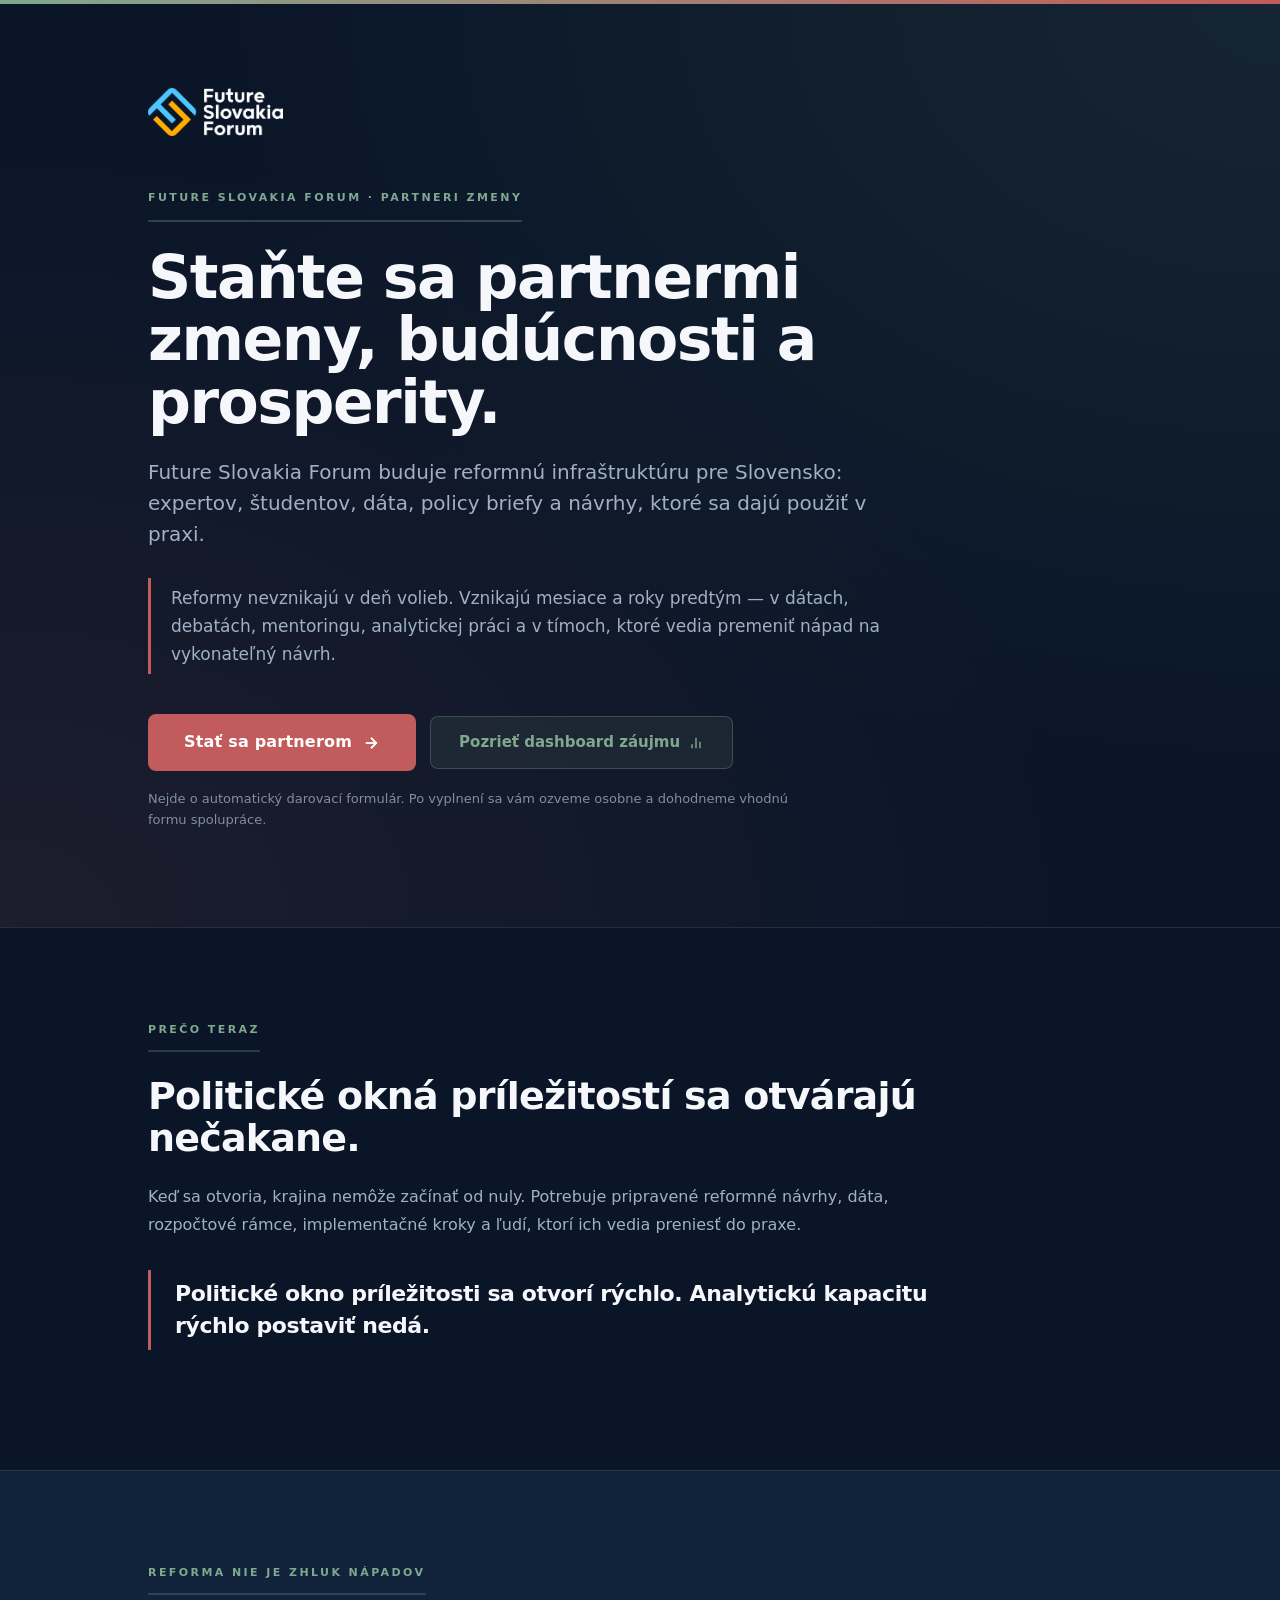
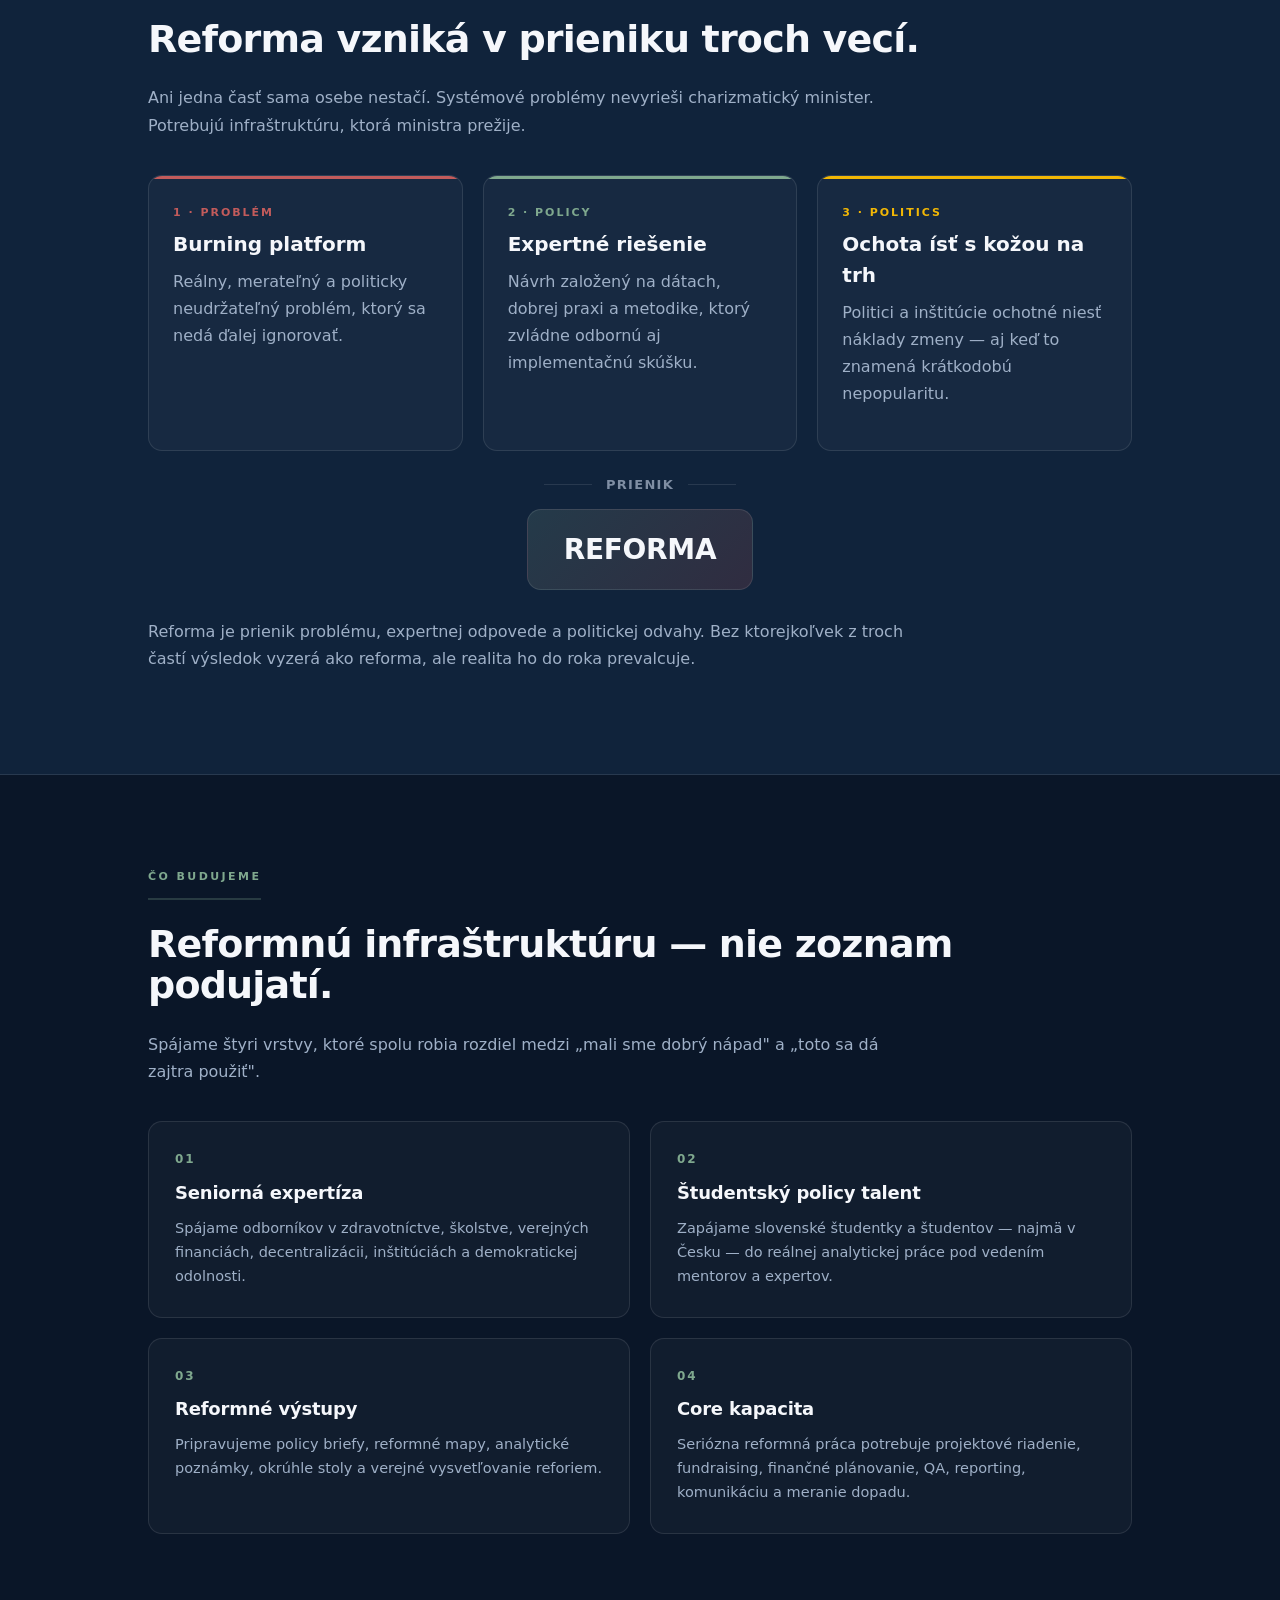
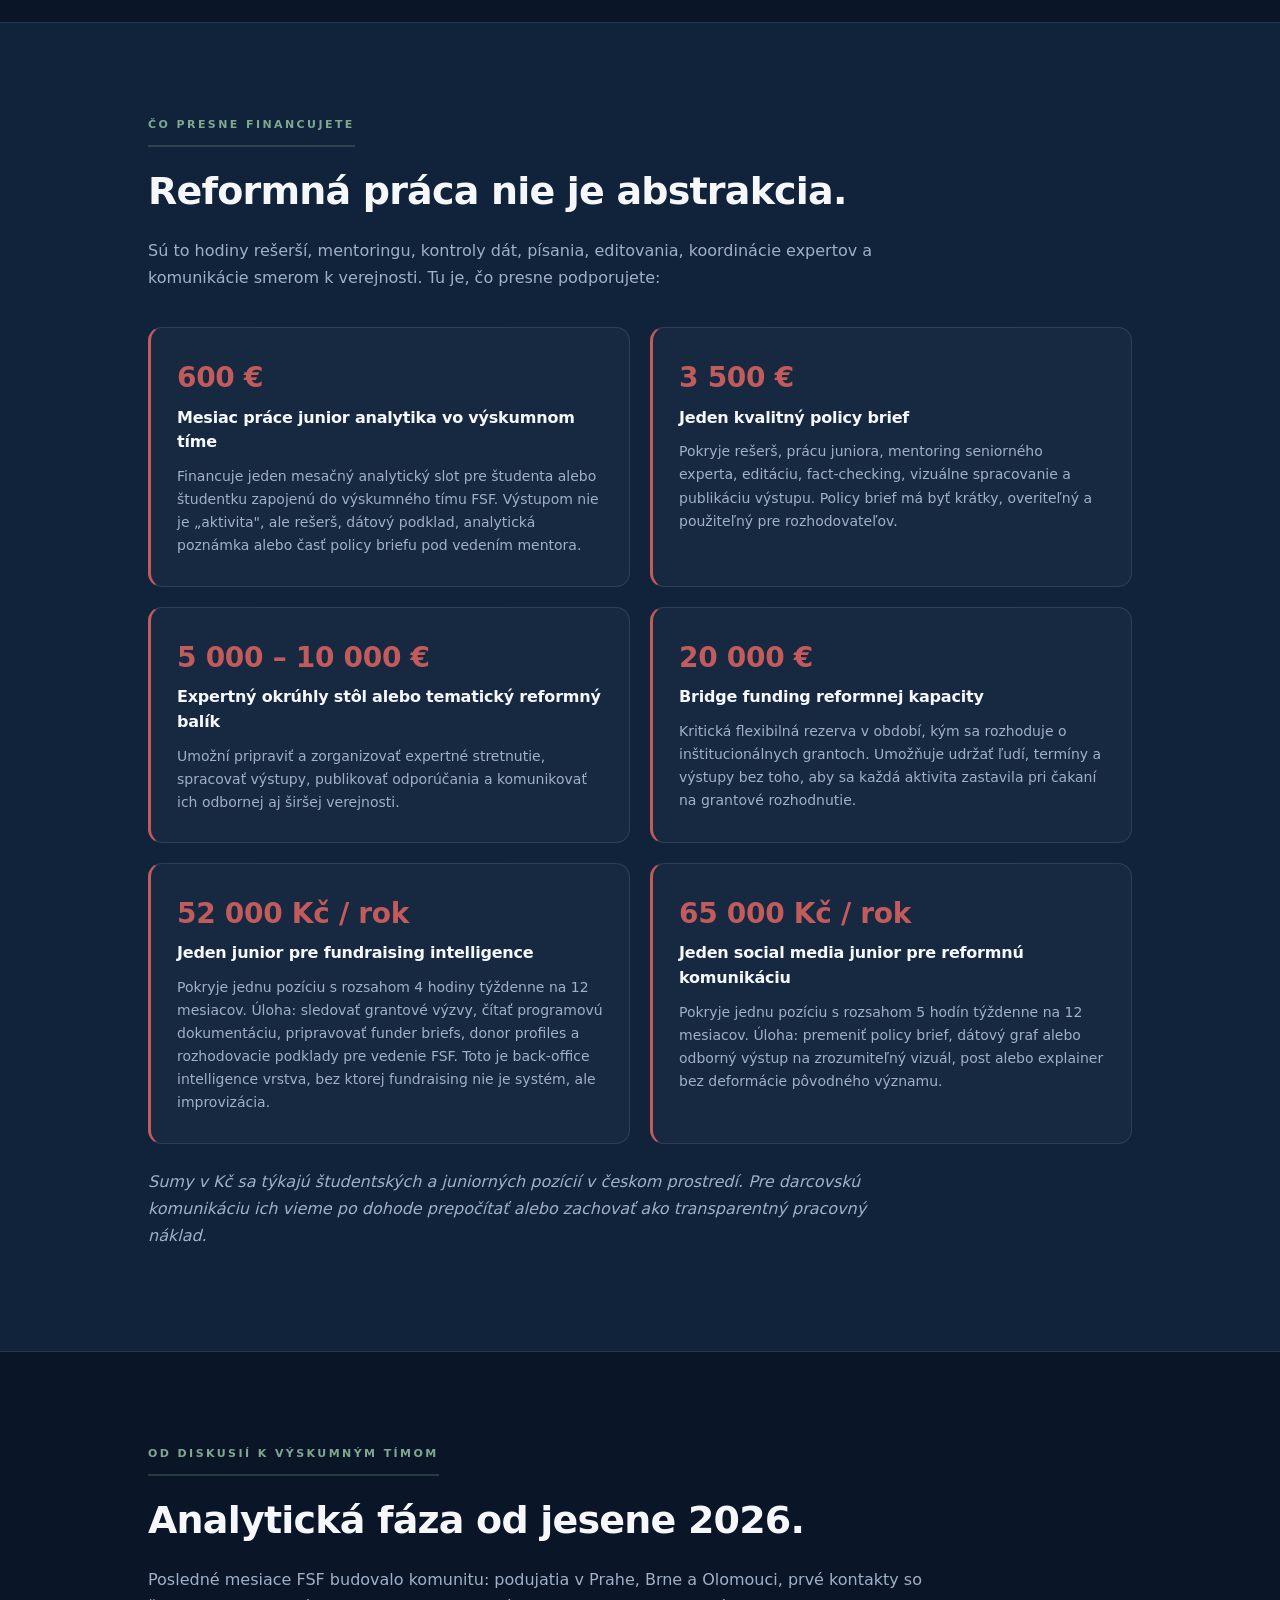
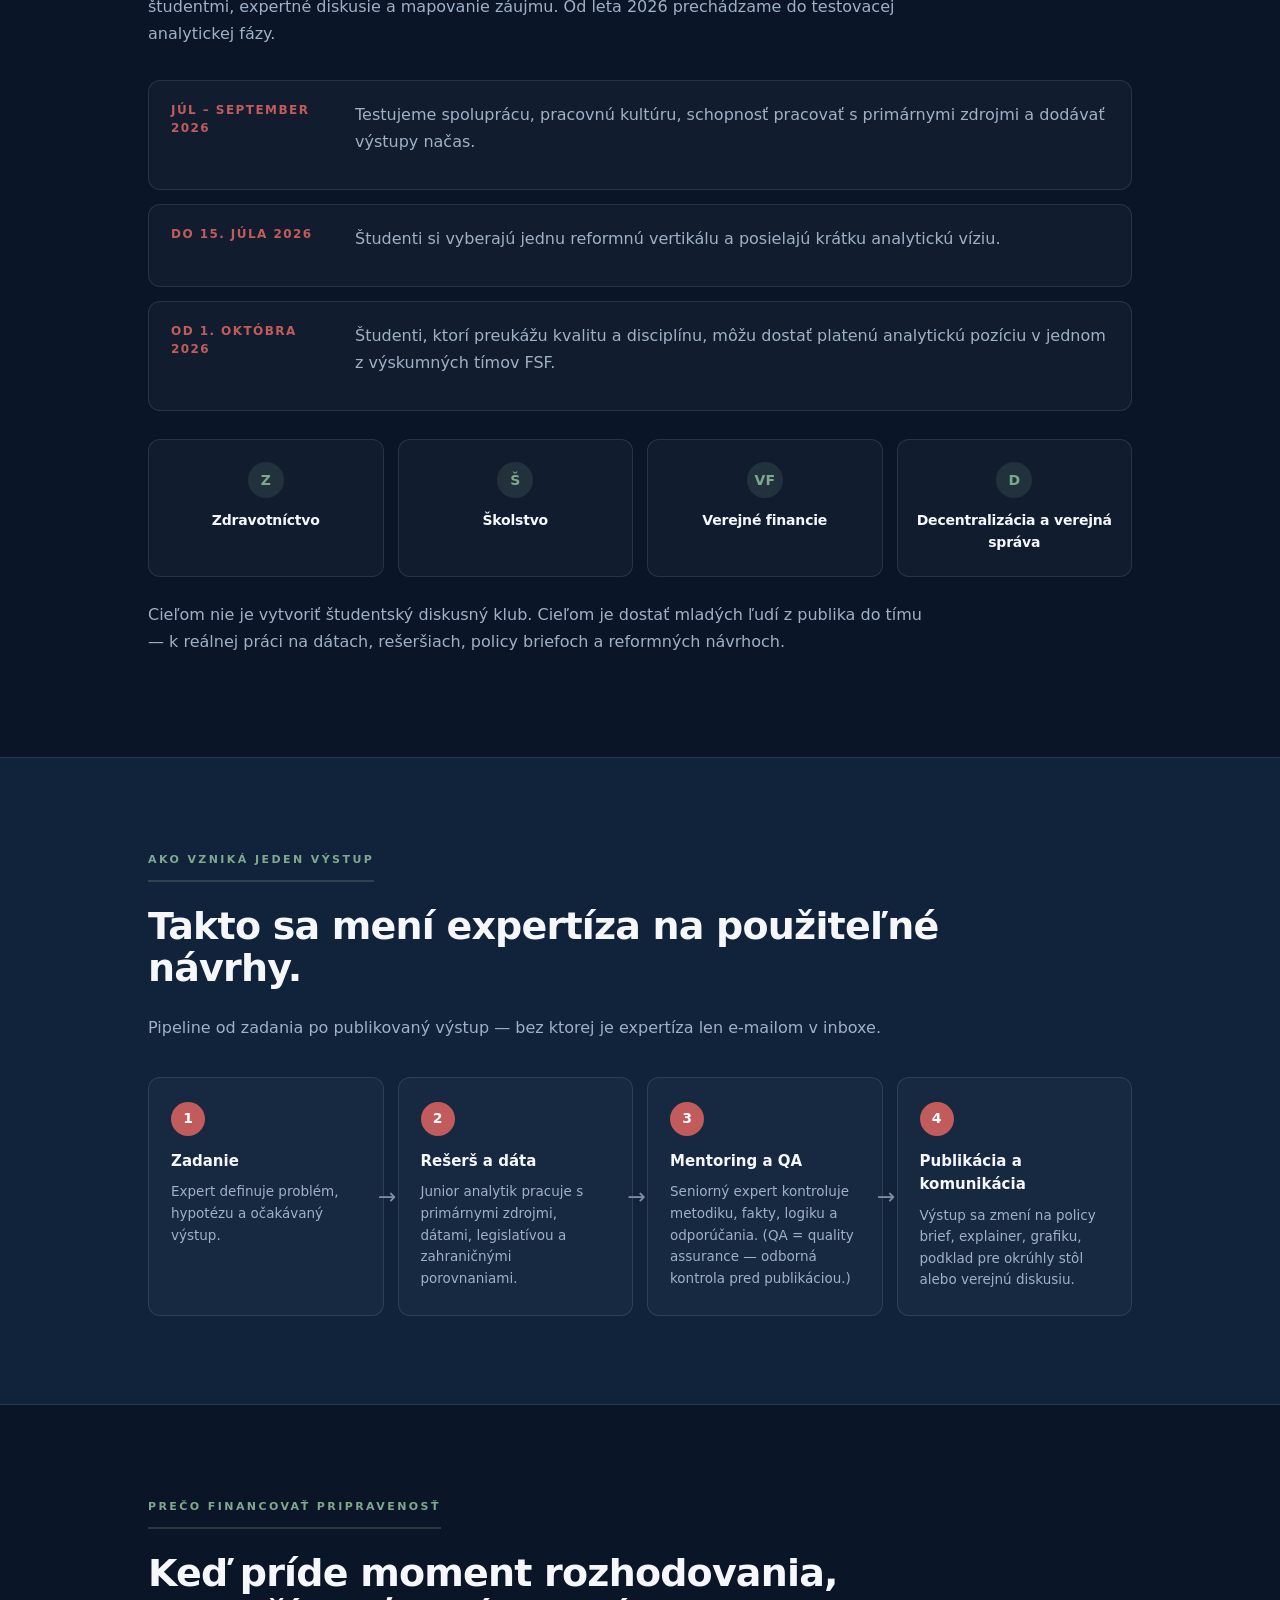
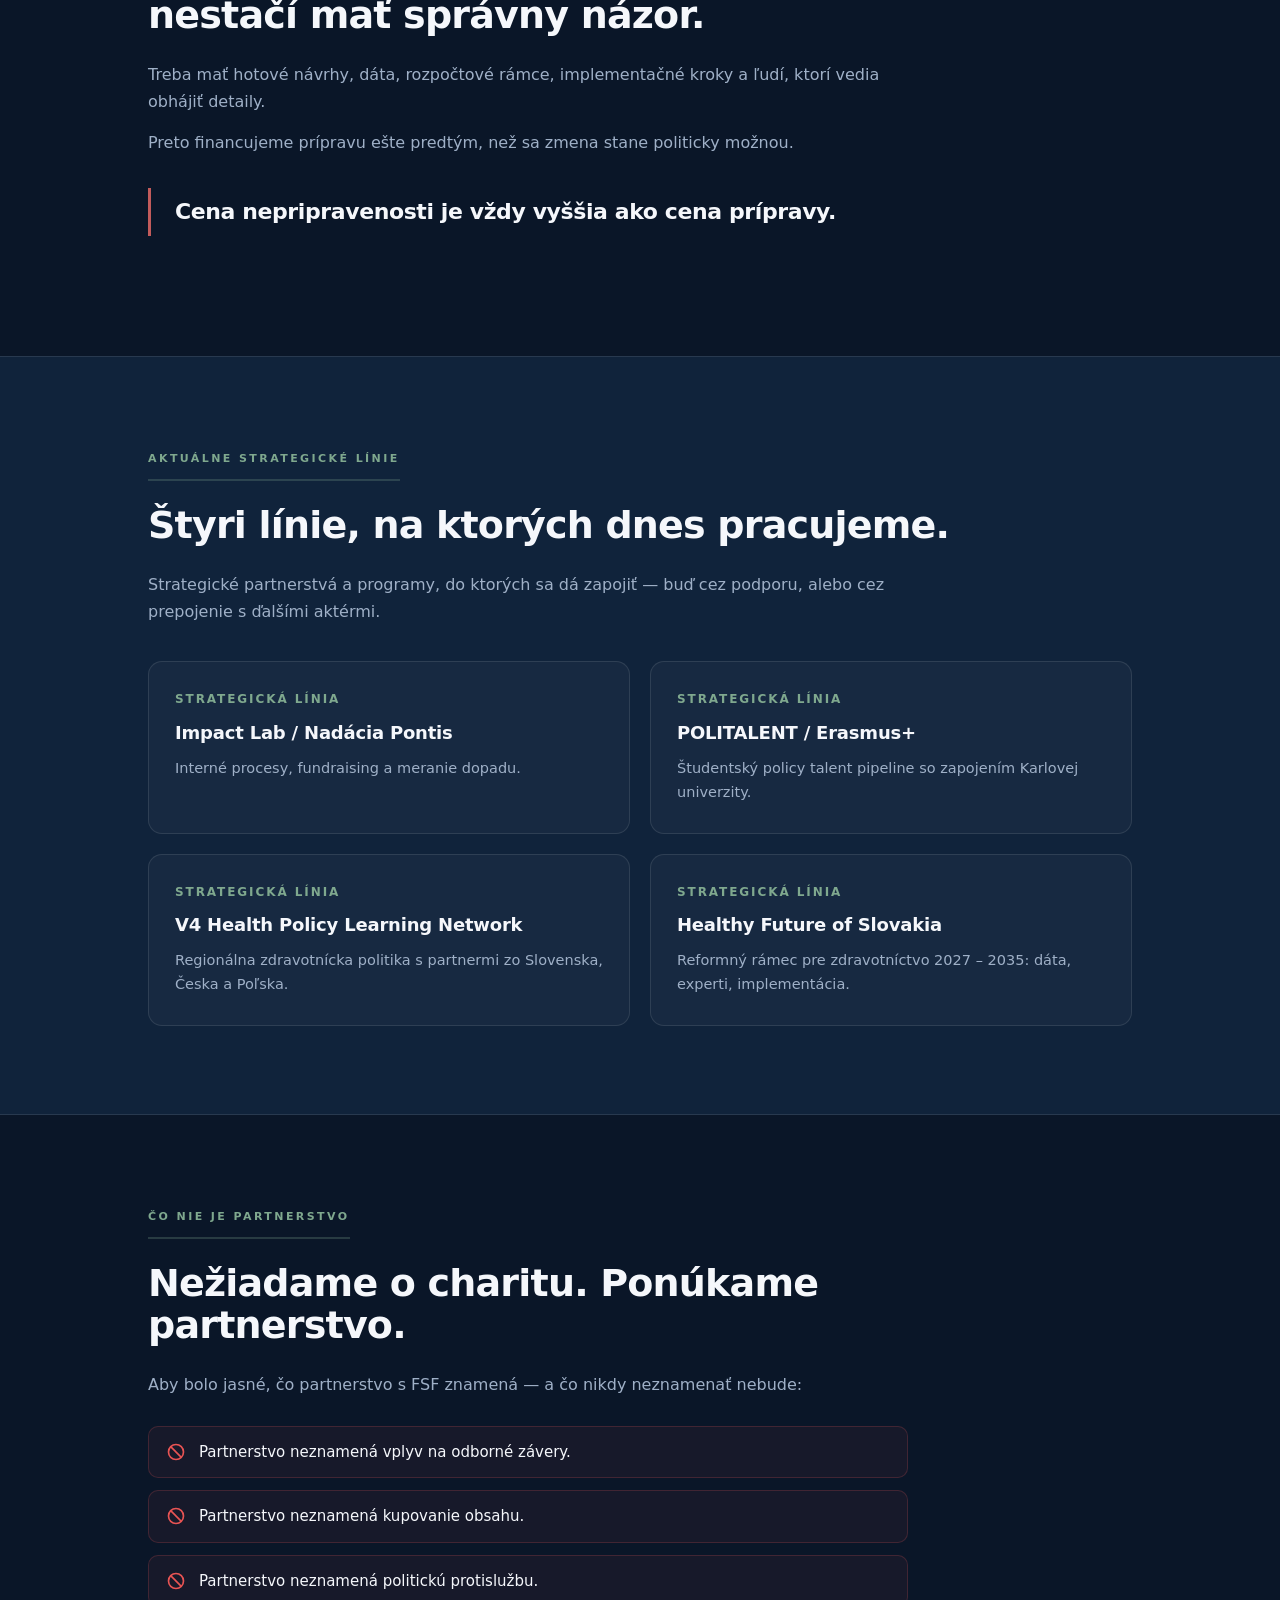
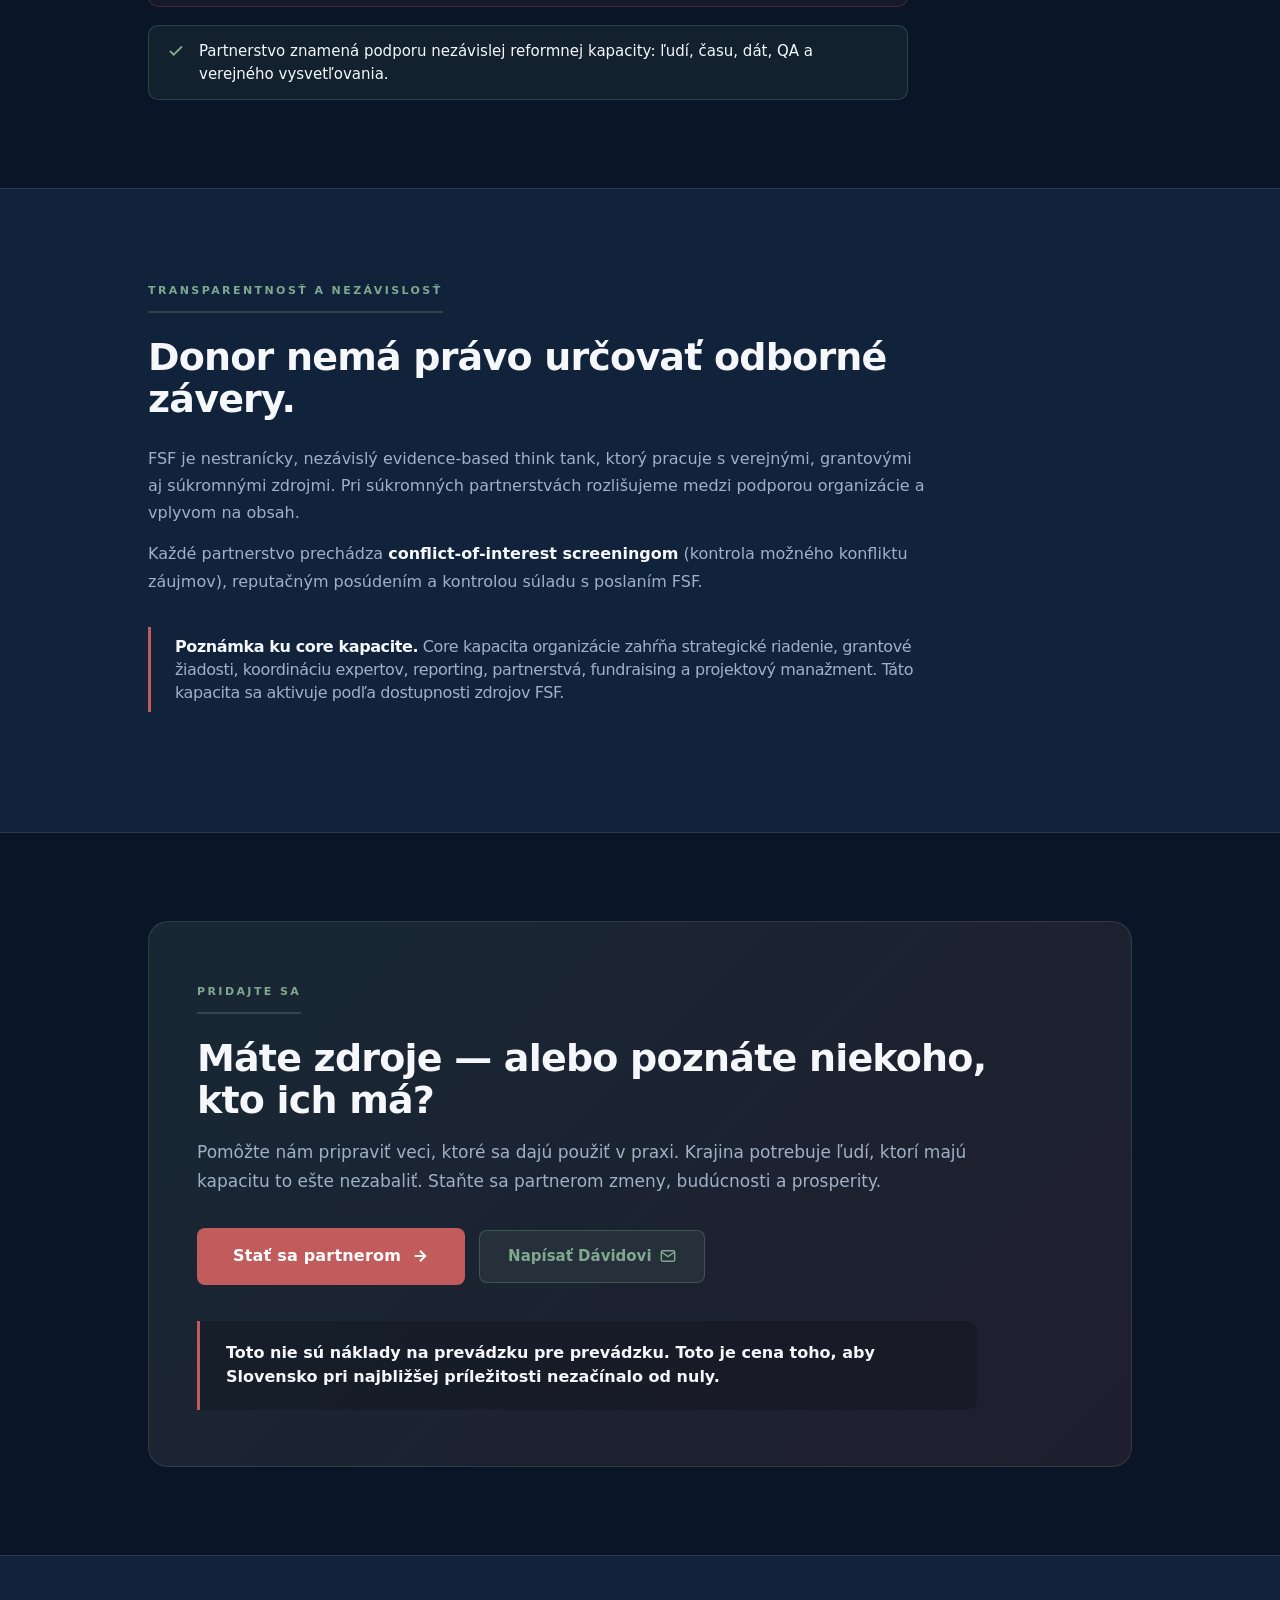
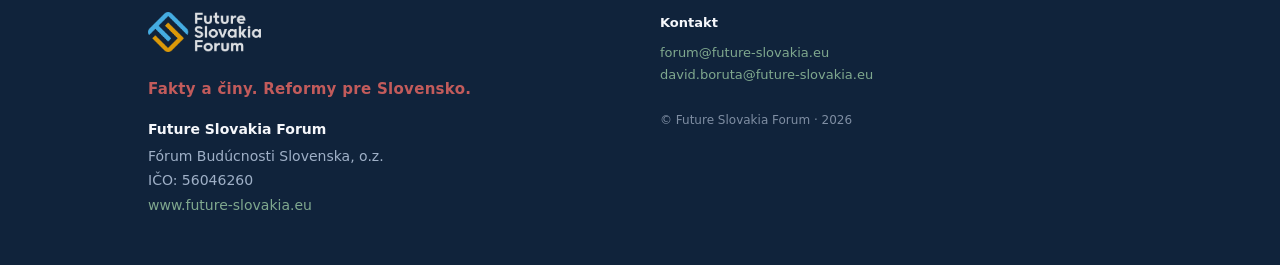
==== partneri-zmeny/index.html @ 7ffce9e7 "Add partneri-zmeny fundraising microsite" ====
<!DOCTYPE html>
<html lang="sk">
<head>
<meta charset="UTF-8">
<meta name="viewport" content="width=device-width, initial-scale=1.0">
<title>Staňte sa partnermi zmeny, budúcnosti a prosperity · Future Slovakia Forum</title>
<meta name="description" content="Future Slovakia Forum buduje reformnú infraštruktúru pre Slovensko: expertov, študentov, dáta a návrhy, ktoré sa dajú použiť v praxi. Staňte sa partnerom zmeny, budúcnosti a prosperity.">
<meta property="og:title" content="Staňte sa partnermi zmeny, budúcnosti a prosperity">
<meta property="og:description" content="Reformy nevznikajú v deň volieb. Future Slovakia Forum pripravuje expertov, študentov, dáta a návrhy pre lepšie Slovensko.">
<meta property="og:type" content="website">
<meta property="og:url" content="https://healthy-future.sk/partneri-zmeny/">
<meta property="og:image" content="https://healthy-future.sk/partneri-zmeny/og-image.png">
<meta property="og:image:width" content="1200">
<meta property="og:image:height" content="630">
<meta property="og:image:alt" content="Future Slovakia Forum — Staňte sa partnermi zmeny, budúcnosti a prosperity.">
<meta property="og:locale" content="sk_SK">
<meta name="twitter:card" content="summary_large_image">
<meta name="twitter:title" content="Staňte sa partnermi zmeny, budúcnosti a prosperity">
<meta name="twitter:description" content="Reformy nevznikajú v deň volieb. Future Slovakia Forum pripravuje expertov, študentov, dáta a návrhy pre lepšie Slovensko.">
<meta name="twitter:image" content="https://healthy-future.sk/partneri-zmeny/og-image.png">
<link rel="canonical" href="https://healthy-future.sk/partneri-zmeny/">
<link rel="icon" type="image/png" href="logo-fsf.png">
<meta name="referrer" content="strict-origin-when-cross-origin">
<meta http-equiv="Content-Security-Policy" content="default-src 'self'; script-src 'self' 'unsafe-inline'; style-src 'self' 'unsafe-inline' https://fonts.googleapis.com; font-src 'self' https://fonts.gstatic.com; img-src 'self' data: https://healthy-future.sk https://future-slovakia.eu; connect-src 'self' https://script.google.com https://script.googleusercontent.com; frame-ancestors 'none'; base-uri 'self'; form-action 'self';">
<link rel="preconnect" href="https://fonts.googleapis.com">
<link rel="preconnect" href="https://fonts.gstatic.com" crossorigin>
<link href="https://fonts.googleapis.com/css2?family=Inter+Tight:ital,wght@0,300;0,400;0,500;0,600;0,700;0,800;0,900&display=swap" rel="stylesheet">
<style>
  *{margin:0;padding:0;box-sizing:border-box}
  html{scroll-behavior:smooth}

  :root{
    --bg-primary:#0a1628;
    --bg-secondary:#10233b;
    --text-primary:#f5f7fb;
    --text-secondary:#9fb0c7;
    --text-muted:#7f8ea3;
    --accent:#c25b5b;
    --accent-hover:#a84a4a;
    --cyan:#7fa88e;
    --yellow:#f2b705;
    --border-soft:rgba(255,255,255,0.10);
    --card-bg:rgba(255,255,255,0.03);
    --font:'Inter Tight',system-ui,sans-serif;
  }

  body{
    font-family:var(--font);
    background:var(--bg-primary);
    color:var(--text-primary);
    -webkit-font-smoothing:antialiased;
    -moz-osx-font-smoothing:grayscale;
    line-height:1.55;
  }

  a:focus-visible,button:focus-visible{
    outline:2px solid var(--accent);
    outline-offset:3px;
    border-radius:4px;
  }

  /* ─── Top gradient strip ─── */
  body::before{
    content:'';position:fixed;top:0;left:0;right:0;height:4px;z-index:50;
    background:linear-gradient(90deg,var(--cyan),var(--accent));
  }

  /* ─── HERO ─── */
  .hero{
    position:relative;overflow:hidden;
    border-bottom:1px solid var(--border-soft);
  }
  .hero-bg{
    position:absolute;top:0;left:0;right:0;bottom:0;
    background:
      radial-gradient(ellipse at top right, rgba(127,168,142,0.10), transparent 60%),
      radial-gradient(ellipse at bottom left, rgba(194,91,91,0.10), transparent 60%),
      var(--bg-primary);
    pointer-events:none;z-index:0;
  }
  .hero-inner{
    position:relative;z-index:1;
    max-width:1080px;margin:0 auto;
    padding:88px 48px 96px;
  }
  .hero-logo{
    height:48px;width:auto;display:block;margin-bottom:48px;
  }
  .hero-eyebrow{
    font-size:11px;font-weight:700;letter-spacing:0.22em;text-transform:uppercase;
    color:var(--cyan);
    padding-bottom:14px;
    border-bottom:2px solid rgba(127,168,142,0.30);
    display:inline-block;margin-bottom:24px;
  }
  .hero h1{
    font-size:clamp(36px,5.4vw,60px);
    font-weight:900;line-height:1.04;letter-spacing:-1.5px;
    margin-bottom:24px;max-width:880px;
  }
  .hero-sub{
    font-size:clamp(17px,1.8vw,20px);
    color:var(--text-secondary);font-weight:400;
    line-height:1.55;max-width:760px;
    margin-bottom:28px;
  }
  .hero-claim{
    font-size:clamp(15px,1.5vw,17px);
    color:var(--text-secondary);font-weight:400;
    line-height:1.65;max-width:760px;
    border-left:3px solid var(--accent);
    padding:6px 0 6px 20px;
    margin-bottom:40px;
  }
  .hero-cta-row{
    display:flex;flex-wrap:wrap;gap:14px;align-items:center;
    margin-bottom:18px;
  }
  .btn-primary{
    display:inline-flex;align-items:center;gap:10px;
    padding:16px 36px;
    background:var(--accent);color:#fff;
    font-size:16px;font-weight:700;font-family:var(--font);
    border:none;border-radius:8px;text-decoration:none;cursor:pointer;
    transition:background 0.2s,transform 0.15s;
    letter-spacing:0.2px;
  }
  .btn-primary:hover{background:var(--accent-hover);transform:translateY(-1px)}
  .btn-primary svg{width:18px;height:18px;stroke:#fff;fill:none;stroke-width:2.5}
  .btn-secondary{
    display:inline-flex;align-items:center;gap:8px;
    padding:14px 28px;
    background:rgba(127,168,142,0.10);color:var(--cyan);
    font-size:15px;font-weight:600;font-family:var(--font);
    border:1px solid rgba(127,168,142,0.30);border-radius:8px;
    text-decoration:none;cursor:pointer;
    transition:background 0.2s,border-color 0.2s;
  }
  .btn-secondary:hover{background:rgba(127,168,142,0.18);border-color:var(--cyan)}
  .btn-secondary svg{width:16px;height:16px;stroke:currentColor;fill:none;stroke-width:2.2}
  .hero-microcopy{
    font-size:13px;color:var(--text-muted);font-weight:500;
    margin-top:14px;max-width:680px;line-height:1.6;
  }

  /* ─── Section common ─── */
  .section{position:relative}
  .section-bg{background:var(--bg-secondary);border-top:1px solid var(--border-soft);border-bottom:1px solid var(--border-soft)}
  .section-wrap{max-width:1080px;margin:0 auto;padding:88px 48px}
  .section-label{
    font-size:11px;font-weight:700;letter-spacing:0.22em;text-transform:uppercase;
    color:var(--cyan);margin-bottom:24px;
    padding-bottom:12px;
    border-bottom:2px solid rgba(127,168,142,0.25);
    display:inline-block;
  }
  .section h2{
    font-size:clamp(26px,3.4vw,38px);
    font-weight:800;line-height:1.1;letter-spacing:-0.8px;
    margin-bottom:24px;max-width:820px;
  }
  .section h3{
    font-size:18px;font-weight:700;letter-spacing:-0.2px;margin-bottom:10px;
  }
  .section p{
    color:var(--text-secondary);font-size:16px;line-height:1.7;
    max-width:780px;margin-bottom:14px;
  }
  .section p strong{color:var(--text-primary);font-weight:600}

  .lead-quote{
    font-size:clamp(18px,2.1vw,22px);
    color:var(--text-primary);font-weight:600;
    line-height:1.45;letter-spacing:-0.4px;
    border-left:3px solid var(--accent);
    padding:8px 0 8px 24px;
    margin:32px 0;max-width:820px;
  }

  /* ─── Venn ─── */
  .venn-wrap{
    display:grid;grid-template-columns:repeat(3,1fr);gap:20px;
    margin:36px 0 24px;
  }
  .venn-card{
    background:var(--card-bg);border:1px solid var(--border-soft);
    border-radius:14px;padding:28px 24px;
    position:relative;overflow:hidden;
  }
  .venn-card::before{
    content:'';position:absolute;top:0;left:0;right:0;height:3px;
  }
  .venn-card.c1::before{background:var(--accent)}
  .venn-card.c2::before{background:var(--cyan)}
  .venn-card.c3::before{background:var(--yellow)}
  .venn-tag{
    font-size:11px;font-weight:700;letter-spacing:0.18em;text-transform:uppercase;
    margin-bottom:8px;
  }
  .venn-card.c1 .venn-tag{color:var(--accent)}
  .venn-card.c2 .venn-tag{color:var(--cyan)}
  .venn-card.c3 .venn-tag{color:var(--yellow)}
  .venn-title{font-size:20px;font-weight:800;margin-bottom:8px;color:var(--text-primary)}
  .venn-desc{font-size:14px;color:var(--text-secondary);line-height:1.6;margin:0}

  .venn-intersect{
    display:flex;flex-direction:column;align-items:center;justify-content:center;
    margin:8px auto 28px;
    text-align:center;
  }
  .venn-arrows{
    display:flex;align-items:center;gap:14px;color:var(--text-muted);
    font-size:13px;letter-spacing:0.1em;text-transform:uppercase;font-weight:600;
    margin-bottom:14px;
  }
  .venn-arrows::before,.venn-arrows::after{
    content:'';display:inline-block;width:48px;height:1px;background:var(--border-soft);
  }
  .venn-result{
    display:inline-block;
    background:linear-gradient(135deg,rgba(127,168,142,0.18),rgba(194,91,91,0.18));
    border:1px solid var(--border-soft);
    border-radius:14px;padding:18px 36px;
    font-size:clamp(22px,2.5vw,28px);font-weight:900;
    letter-spacing:-0.3px;color:var(--text-primary);
  }

  /* ─── 4-card grid (Čo budujeme, Strategické línie, atď.) ─── */
  .grid-4{
    display:grid;grid-template-columns:repeat(2,1fr);gap:20px;
    margin-top:36px;
  }
  .grid-card{
    background:var(--card-bg);border:1px solid var(--border-soft);
    border-radius:14px;padding:28px 26px;
    transition:border-color 0.2s,background 0.2s;
  }
  .grid-card:hover{border-color:rgba(194,91,91,0.25);background:rgba(255,255,255,0.05)}
  .grid-card-num{
    font-size:12px;font-weight:700;letter-spacing:0.16em;color:var(--cyan);
    margin-bottom:10px;text-transform:uppercase;
  }
  .grid-card h3{margin-bottom:10px}
  .grid-card p{font-size:14.5px;line-height:1.65;margin-bottom:0;color:var(--text-secondary)}

  /* ─── Cost cards (Čo presne financujete) — 6 cards ─── */
  .cost-grid{
    display:grid;grid-template-columns:repeat(2,1fr);gap:20px;
    margin-top:36px;
  }
  .cost-card{
    background:var(--card-bg);border:1px solid var(--border-soft);
    border-radius:14px;padding:28px 26px;
    border-left:3px solid var(--accent);
  }
  .cost-amount{
    font-size:clamp(22px,2.5vw,28px);font-weight:900;
    color:var(--accent);letter-spacing:-0.3px;
    margin-bottom:6px;
  }
  .cost-card h3{font-size:16px;font-weight:700;margin-bottom:10px;color:var(--text-primary)}
  .cost-card p{font-size:14px;line-height:1.65;color:var(--text-secondary);margin-bottom:0}
  .cost-note{
    margin-top:24px;font-size:13px;color:var(--text-muted);
    font-style:italic;line-height:1.65;max-width:780px;
  }

  /* ─── Verticals (research teams) ─── */
  .vert-grid{
    display:grid;grid-template-columns:repeat(4,1fr);gap:14px;
    margin:28px 0 24px;
  }
  .vert-card{
    background:var(--card-bg);border:1px solid var(--border-soft);
    border-radius:12px;padding:22px 18px;text-align:center;
    transition:border-color 0.2s;
  }
  .vert-card:hover{border-color:var(--cyan)}
  .vert-card-icon{
    width:36px;height:36px;border-radius:50%;
    background:rgba(127,168,142,0.15);color:var(--cyan);
    display:flex;align-items:center;justify-content:center;margin:0 auto 12px;
    font-weight:800;font-size:14px;
  }
  .vert-card h4{font-size:14px;font-weight:700;color:var(--text-primary);letter-spacing:-0.2px}

  /* ─── Timeline ─── */
  .timeline{
    display:grid;grid-template-columns:1fr;gap:14px;
    margin:32px 0 12px;
  }
  .tl-item{
    display:grid;grid-template-columns:160px 1fr;gap:24px;
    background:var(--card-bg);border:1px solid var(--border-soft);
    border-radius:12px;padding:20px 22px;
  }
  .tl-date{
    font-size:12px;font-weight:700;letter-spacing:0.12em;text-transform:uppercase;
    color:var(--accent);line-height:1.5;
  }
  .tl-text{font-size:14.5px;color:var(--text-secondary);line-height:1.65;margin:0}

  /* ─── Output flow ─── */
  .flow-wrap{
    display:grid;grid-template-columns:repeat(4,1fr);gap:14px;
    margin-top:36px;position:relative;
  }
  .flow-step{
    background:var(--card-bg);border:1px solid var(--border-soft);
    border-radius:12px;padding:24px 22px;position:relative;
  }
  .flow-step-num{
    width:34px;height:34px;border-radius:50%;
    background:var(--accent);color:#fff;
    display:flex;align-items:center;justify-content:center;
    font-weight:800;font-size:14px;
    margin-bottom:14px;
  }
  .flow-step h4{font-size:15px;font-weight:700;margin-bottom:8px;color:var(--text-primary)}
  .flow-step p{font-size:13.5px;color:var(--text-secondary);line-height:1.6;margin-bottom:0}
  .flow-step:not(:last-child)::after{
    content:'→';
    position:absolute;right:-14px;top:50%;
    transform:translateY(-50%);
    color:var(--text-muted);font-size:22px;font-weight:300;
    z-index:1;
  }

  /* ─── Not-a-partnership list ─── */
  .not-list{
    display:flex;flex-direction:column;gap:12px;
    margin:28px 0 18px;max-width:760px;
  }
  .not-item{
    display:flex;align-items:flex-start;gap:14px;
    padding:14px 18px;
    background:rgba(232,84,84,0.06);
    border:1px solid rgba(232,84,84,0.20);
    border-radius:10px;
  }
  .not-item svg{width:18px;height:18px;flex-shrink:0;margin-top:2px;stroke:#e85454;fill:none;stroke-width:2.2}
  .not-item span{font-size:15px;color:var(--text-primary);font-weight:500;line-height:1.5}
  .yes-item{
    display:flex;align-items:flex-start;gap:14px;
    padding:14px 18px;
    background:rgba(127,168,142,0.08);
    border:1px solid rgba(127,168,142,0.25);
    border-radius:10px;
    max-width:760px;
  }
  .yes-item svg{width:18px;height:18px;flex-shrink:0;margin-top:2px;stroke:var(--cyan);fill:none;stroke-width:2.5}
  .yes-item span{font-size:15px;color:var(--text-primary);font-weight:500;line-height:1.5}

  /* ─── Final CTA ─── */
  .final-cta{
    background:linear-gradient(135deg,rgba(127,168,142,0.12),rgba(194,91,91,0.12));
    border-radius:20px;padding:56px 48px;
    margin:0;border:1px solid var(--border-soft);
  }
  .final-cta h2{margin-bottom:16px}
  .final-cta p{font-size:17px;max-width:780px;margin-bottom:32px}
  .final-quote{
    margin-top:36px;padding:20px 26px;
    border-left:3px solid var(--accent);
    background:rgba(0,0,0,0.18);border-radius:0 10px 10px 0;
    font-size:16px;font-weight:600;line-height:1.55;color:var(--text-primary);
    max-width:780px;
  }

  /* ─── Footer ─── */
  .footer{
    border-top:1px solid var(--border-soft);
    background:var(--bg-secondary);
  }
  .footer-inner{
    max-width:1080px;margin:0 auto;
    padding:56px 48px 48px;
    display:grid;grid-template-columns:1fr 1fr;gap:40px;align-items:flex-start;
  }
  .footer-logo{height:40px;width:auto;margin-bottom:18px;opacity:0.85}
  .footer-org{
    font-size:14px;color:var(--text-secondary);line-height:1.75;
  }
  .footer-org strong{color:var(--text-primary);font-weight:700;display:block;margin-bottom:2px}
  .footer-org a{color:var(--cyan);text-decoration:none}
  .footer-org a:hover{text-decoration:underline}
  .footer-meta{font-size:13px;color:var(--text-muted);line-height:1.7}
  .footer-slogan{
    font-size:15px;font-weight:700;color:var(--accent);
    letter-spacing:0.3px;
    margin-bottom:16px;
  }

  /* ─── Responsive ─── */
  @media (max-width:900px){
    .hero-inner{padding:72px 32px 80px}
    .section-wrap{padding:72px 32px}
    .venn-wrap{grid-template-columns:1fr;gap:14px}
    .grid-4{grid-template-columns:1fr}
    .cost-grid{grid-template-columns:1fr}
    .vert-grid{grid-template-columns:repeat(2,1fr)}
    .flow-wrap{grid-template-columns:1fr;gap:18px}
    .flow-step:not(:last-child)::after{
      content:'↓';right:50%;top:auto;bottom:-18px;transform:translateX(50%);
    }
    .final-cta{padding:40px 28px}
    .footer-inner{grid-template-columns:1fr;padding:48px 32px}
  }

  @media (max-width:640px){
    .hero-inner{padding:56px 22px 64px}
    .hero-logo{height:40px;margin-bottom:32px}
    .section-wrap{padding:56px 22px}
    .tl-item{grid-template-columns:1fr;gap:8px;padding:18px 20px}
    .footer-inner{padding:40px 22px}
  }

  @media(prefers-reduced-motion:no-preference){
    .hero-inner{animation:fadeUp 0.7s ease-out both}
    @keyframes fadeUp{
      from{opacity:0;transform:translateY(16px)}
      to{opacity:1;transform:translateY(0)}
    }
  }
</style>
</head>
<body>

<!-- ════════════════════ HERO ════════════════════ -->
<section class="hero">
  <div class="hero-bg" role="presentation"></div>
  <div class="hero-inner">
    <img src="logo-fsf.png" alt="Future Slovakia Forum" class="hero-logo" width="160" height="48">
    <div class="hero-eyebrow">Future Slovakia Forum · Partneri zmeny</div>
    <h1>Staňte sa partnermi zmeny, budúcnosti a prosperity.</h1>
    <p class="hero-sub">
      Future Slovakia Forum buduje reformnú infraštruktúru pre Slovensko: expertov, študentov, dáta, policy briefy a návrhy, ktoré sa dajú použiť v praxi.
    </p>
    <p class="hero-claim">
      Reformy nevznikajú v deň volieb. Vznikajú mesiace a roky predtým — v dátach, debatách, mentoringu, analytickej práci a v tímoch, ktoré vedia premeniť nápad na vykonateľný návrh.
    </p>
    <div class="hero-cta-row">
      <a href="registracia.html" class="btn-primary">
        Stať sa partnerom
        <svg viewBox="0 0 24 24"><line x1="5" y1="12" x2="19" y2="12"/><polyline points="12 5 19 12 12 19"/></svg>
      </a>
      <a href="dashboard.html" class="btn-secondary">
        Pozrieť dashboard záujmu
        <svg viewBox="0 0 24 24"><line x1="18" y1="20" x2="18" y2="10"/><line x1="12" y1="20" x2="12" y2="4"/><line x1="6" y1="20" x2="6" y2="14"/></svg>
      </a>
    </div>
    <p class="hero-microcopy">
      Nejde o automatický darovací formulár. Po vyplnení sa vám ozveme osobne a dohodneme vhodnú formu spolupráce.
    </p>
  </div>
</section>

<!-- ════════════════════ SEKCIA 1 — PREČO TERAZ ════════════════════ -->
<section class="section">
  <div class="section-wrap">
    <div class="section-label">Prečo teraz</div>
    <h2>Politické okná príležitostí sa otvárajú nečakane.</h2>
    <p>
      Keď sa otvoria, krajina nemôže začínať od nuly. Potrebuje pripravené reformné návrhy, dáta, rozpočtové rámce, implementačné kroky a ľudí, ktorí ich vedia preniesť do praxe.
    </p>
    <div class="lead-quote">
      Politické okno príležitosti sa otvorí rýchlo. Analytickú kapacitu rýchlo postaviť nedá.
    </div>
  </div>
</section>

<!-- ════════════════════ SEKCIA 2 — REFORMA NIE JE ZHLUK NÁPADOV ════════════════════ -->
<section class="section section-bg">
  <div class="section-wrap">
    <div class="section-label">Reforma nie je zhluk nápadov</div>
    <h2>Reforma vzniká v prieniku troch vecí.</h2>
    <p>
      Ani jedna časť sama osebe nestačí. Systémové problémy nevyrieši charizmatický minister. Potrebujú infraštruktúru, ktorá ministra prežije.
    </p>

    <div class="venn-wrap">
      <div class="venn-card c1">
        <div class="venn-tag">1 · Problém</div>
        <div class="venn-title">Burning platform</div>
        <p class="venn-desc">Reálny, merateľný a politicky neudržateľný problém, ktorý sa nedá ďalej ignorovať.</p>
      </div>
      <div class="venn-card c2">
        <div class="venn-tag">2 · Policy</div>
        <div class="venn-title">Expertné riešenie</div>
        <p class="venn-desc">Návrh založený na dátach, dobrej praxi a metodike, ktorý zvládne odbornú aj implementačnú skúšku.</p>
      </div>
      <div class="venn-card c3">
        <div class="venn-tag">3 · Politics</div>
        <div class="venn-title">Ochota ísť s kožou na trh</div>
        <p class="venn-desc">Politici a inštitúcie ochotné niesť náklady zmeny — aj keď to znamená krátkodobú nepopularitu.</p>
      </div>
    </div>

    <div class="venn-intersect">
      <div class="venn-arrows"><span>Prienik</span></div>
      <div class="venn-result">REFORMA</div>
    </div>

    <p>
      Reforma je prienik problému, expertnej odpovede a politickej odvahy. Bez ktorejkoľvek z troch častí výsledok vyzerá ako reforma, ale realita ho do roka prevalcuje.
    </p>
  </div>
</section>

<!-- ════════════════════ SEKCIA 3 — ČO BUDUJEME ════════════════════ -->
<section class="section">
  <div class="section-wrap">
    <div class="section-label">Čo budujeme</div>
    <h2>Reformnú infraštruktúru — nie zoznam podujatí.</h2>
    <p>
      Spájame štyri vrstvy, ktoré spolu robia rozdiel medzi „mali sme dobrý nápad" a „toto sa dá zajtra použiť".
    </p>

    <div class="grid-4">
      <div class="grid-card">
        <div class="grid-card-num">01</div>
        <h3>Seniorná expertíza</h3>
        <p>Spájame odborníkov v zdravotníctve, školstve, verejných financiách, decentralizácii, inštitúciách a demokratickej odolnosti.</p>
      </div>
      <div class="grid-card">
        <div class="grid-card-num">02</div>
        <h3>Študentský policy talent</h3>
        <p>Zapájame slovenské študentky a študentov — najmä v Česku — do reálnej analytickej práce pod vedením mentorov a expertov.</p>
      </div>
      <div class="grid-card">
        <div class="grid-card-num">03</div>
        <h3>Reformné výstupy</h3>
        <p>Pripravujeme policy briefy, reformné mapy, analytické poznámky, okrúhle stoly a verejné vysvetľovanie reforiem.</p>
      </div>
      <div class="grid-card">
        <div class="grid-card-num">04</div>
        <h3>Core kapacita</h3>
        <p>Seriózna reformná práca potrebuje projektové riadenie, fundraising, finančné plánovanie, QA, reporting, komunikáciu a meranie dopadu.</p>
      </div>
    </div>
  </div>
</section>

<!-- ════════════════════ SEKCIA 4 — ČO PRESNE FINANCUJETE ════════════════════ -->
<section class="section section-bg">
  <div class="section-wrap">
    <div class="section-label">Čo presne financujete</div>
    <h2>Reformná práca nie je abstrakcia.</h2>
    <p>
      Sú to hodiny rešerší, mentoringu, kontroly dát, písania, editovania, koordinácie expertov a komunikácie smerom k verejnosti. Tu je, čo presne podporujete:
    </p>

    <div class="cost-grid">
      <div class="cost-card">
        <div class="cost-amount">600 €</div>
        <h3>Mesiac práce junior analytika vo výskumnom tíme</h3>
        <p>Financuje jeden mesačný analytický slot pre študenta alebo študentku zapojenú do výskumného tímu FSF. Výstupom nie je „aktivita", ale rešerš, dátový podklad, analytická poznámka alebo časť policy briefu pod vedením mentora.</p>
      </div>
      <div class="cost-card">
        <div class="cost-amount">3 500 €</div>
        <h3>Jeden kvalitný policy brief</h3>
        <p>Pokryje rešerš, prácu juniora, mentoring seniorného experta, editáciu, fact-checking, vizuálne spracovanie a publikáciu výstupu. Policy brief má byť krátky, overiteľný a použiteľný pre rozhodovateľov.</p>
      </div>
      <div class="cost-card">
        <div class="cost-amount">5 000 – 10 000 €</div>
        <h3>Expertný okrúhly stôl alebo tematický reformný balík</h3>
        <p>Umožní pripraviť a zorganizovať expertné stretnutie, spracovať výstupy, publikovať odporúčania a komunikovať ich odbornej aj širšej verejnosti.</p>
      </div>
      <div class="cost-card">
        <div class="cost-amount">20 000 €</div>
        <h3>Bridge funding reformnej kapacity</h3>
        <p>Kritická flexibilná rezerva v období, kým sa rozhoduje o inštitucionálnych grantoch. Umožňuje udržať ľudí, termíny a výstupy bez toho, aby sa každá aktivita zastavila pri čakaní na grantové rozhodnutie.</p>
      </div>
      <div class="cost-card">
        <div class="cost-amount">52 000 Kč / rok</div>
        <h3>Jeden junior pre fundraising intelligence</h3>
        <p>Pokryje jednu pozíciu s rozsahom 4 hodiny týždenne na 12 mesiacov. Úloha: sledovať grantové výzvy, čítať programovú dokumentáciu, pripravovať funder briefs, donor profiles a rozhodovacie podklady pre vedenie FSF. Toto je back-office intelligence vrstva, bez ktorej fundraising nie je systém, ale improvizácia.</p>
      </div>
      <div class="cost-card">
        <div class="cost-amount">65 000 Kč / rok</div>
        <h3>Jeden social media junior pre reformnú komunikáciu</h3>
        <p>Pokryje jednu pozíciu s rozsahom 5 hodín týždenne na 12 mesiacov. Úloha: premeniť policy brief, dátový graf alebo odborný výstup na zrozumiteľný vizuál, post alebo explainer bez deformácie pôvodného významu.</p>
      </div>
    </div>

    <p class="cost-note">
      Sumy v Kč sa týkajú študentských a juniorných pozícií v českom prostredí. Pre darcovskú komunikáciu ich vieme po dohode prepočítať alebo zachovať ako transparentný pracovný náklad.
    </p>
  </div>
</section>

<!-- ════════════════════ SEKCIA 5 — VÝSKUMNÉ TÍMY ════════════════════ -->
<section class="section">
  <div class="section-wrap">
    <div class="section-label">Od diskusií k výskumným tímom</div>
    <h2>Analytická fáza od jesene 2026.</h2>
    <p>
      Posledné mesiace FSF budovalo komunitu: podujatia v Prahe, Brne a Olomouci, prvé kontakty so študentmi, expertné diskusie a mapovanie záujmu. Od leta 2026 prechádzame do testovacej analytickej fázy.
    </p>

    <div class="timeline">
      <div class="tl-item">
        <div class="tl-date">Júl – september 2026</div>
        <p class="tl-text">Testujeme spoluprácu, pracovnú kultúru, schopnosť pracovať s primárnymi zdrojmi a dodávať výstupy načas.</p>
      </div>
      <div class="tl-item">
        <div class="tl-date">Do 15. júla 2026</div>
        <p class="tl-text">Študenti si vyberajú jednu reformnú vertikálu a posielajú krátku analytickú víziu.</p>
      </div>
      <div class="tl-item">
        <div class="tl-date">Od 1. októbra 2026</div>
        <p class="tl-text">Študenti, ktorí preukážu kvalitu a disciplínu, môžu dostať platenú analytickú pozíciu v jednom z výskumných tímov FSF.</p>
      </div>
    </div>

    <div class="vert-grid">
      <div class="vert-card">
        <div class="vert-card-icon">Z</div>
        <h4>Zdravotníctvo</h4>
      </div>
      <div class="vert-card">
        <div class="vert-card-icon">Š</div>
        <h4>Školstvo</h4>
      </div>
      <div class="vert-card">
        <div class="vert-card-icon">VF</div>
        <h4>Verejné financie</h4>
      </div>
      <div class="vert-card">
        <div class="vert-card-icon">D</div>
        <h4>Decentralizácia a verejná správa</h4>
      </div>
    </div>

    <p>
      Cieľom nie je vytvoriť študentský diskusný klub. Cieľom je dostať mladých ľudí z publika do tímu — k reálnej práci na dátach, rešeršiach, policy briefoch a reformných návrhoch.
    </p>
  </div>
</section>

<!-- ════════════════════ SEKCIA 6 — AKO VZNIKÁ JEDEN VÝSTUP ════════════════════ -->
<section class="section section-bg">
  <div class="section-wrap">
    <div class="section-label">Ako vzniká jeden výstup</div>
    <h2>Takto sa mení expertíza na použiteľné návrhy.</h2>
    <p>
      Pipeline od zadania po publikovaný výstup — bez ktorej je expertíza len e-mailom v inboxe.
    </p>

    <div class="flow-wrap">
      <div class="flow-step">
        <div class="flow-step-num">1</div>
        <h4>Zadanie</h4>
        <p>Expert definuje problém, hypotézu a očakávaný výstup.</p>
      </div>
      <div class="flow-step">
        <div class="flow-step-num">2</div>
        <h4>Rešerš a dáta</h4>
        <p>Junior analytik pracuje s primárnymi zdrojmi, dátami, legislatívou a zahraničnými porovnaniami.</p>
      </div>
      <div class="flow-step">
        <div class="flow-step-num">3</div>
        <h4>Mentoring a QA</h4>
        <p>Seniorný expert kontroluje metodiku, fakty, logiku a odporúčania. (QA = quality assurance — odborná kontrola pred publikáciou.)</p>
      </div>
      <div class="flow-step">
        <div class="flow-step-num">4</div>
        <h4>Publikácia a komunikácia</h4>
        <p>Výstup sa zmení na policy brief, explainer, grafiku, podklad pre okrúhly stôl alebo verejnú diskusiu.</p>
      </div>
    </div>
  </div>
</section>

<!-- ════════════════════ SEKCIA 7 — PREČO FINANCOVAŤ PRIPRAVENOSŤ ════════════════════ -->
<section class="section">
  <div class="section-wrap">
    <div class="section-label">Prečo financovať pripravenosť</div>
    <h2>Keď príde moment rozhodovania, nestačí mať správny názor.</h2>
    <p>
      Treba mať hotové návrhy, dáta, rozpočtové rámce, implementačné kroky a ľudí, ktorí vedia obhájiť detaily.
    </p>
    <p>
      Preto financujeme prípravu ešte predtým, než sa zmena stane politicky možnou.
    </p>
    <div class="lead-quote">
      Cena nepripravenosti je vždy vyššia ako cena prípravy.
    </div>
  </div>
</section>

<!-- ════════════════════ SEKCIA 8 — STRATEGICKÉ LÍNIE ════════════════════ -->
<section class="section section-bg">
  <div class="section-wrap">
    <div class="section-label">Aktuálne strategické línie</div>
    <h2>Štyri línie, na ktorých dnes pracujeme.</h2>
    <p>
      Strategické partnerstvá a programy, do ktorých sa dá zapojiť — buď cez podporu, alebo cez prepojenie s ďalšími aktérmi.
    </p>

    <div class="grid-4">
      <div class="grid-card">
        <div class="grid-card-num">Strategická línia</div>
        <h3>Impact Lab / Nadácia Pontis</h3>
        <p>Interné procesy, fundraising a meranie dopadu.</p>
      </div>
      <div class="grid-card">
        <div class="grid-card-num">Strategická línia</div>
        <h3>POLITALENT / Erasmus+</h3>
        <p>Študentský policy talent pipeline so zapojením Karlovej univerzity.</p>
      </div>
      <div class="grid-card">
        <div class="grid-card-num">Strategická línia</div>
        <h3>V4 Health Policy Learning Network</h3>
        <p>Regionálna zdravotnícka politika s partnermi zo Slovenska, Česka a Poľska.</p>
      </div>
      <div class="grid-card">
        <div class="grid-card-num">Strategická línia</div>
        <h3>Healthy Future of Slovakia</h3>
        <p>Reformný rámec pre zdravotníctvo 2027 – 2035: dáta, experti, implementácia.</p>
      </div>
    </div>
  </div>
</section>

<!-- ════════════════════ SEKCIA 9 — ČO NIE JE PARTNERSTVO ════════════════════ -->
<section class="section">
  <div class="section-wrap">
    <div class="section-label">Čo nie je partnerstvo</div>
    <h2>Nežiadame o charitu. Ponúkame partnerstvo.</h2>
    <p>
      Aby bolo jasné, čo partnerstvo s FSF znamená — a čo nikdy neznamenať nebude:
    </p>

    <div class="not-list">
      <div class="not-item">
        <svg viewBox="0 0 24 24"><circle cx="12" cy="12" r="10"/><line x1="4.93" y1="4.93" x2="19.07" y2="19.07"/></svg>
        <span>Partnerstvo neznamená vplyv na odborné závery.</span>
      </div>
      <div class="not-item">
        <svg viewBox="0 0 24 24"><circle cx="12" cy="12" r="10"/><line x1="4.93" y1="4.93" x2="19.07" y2="19.07"/></svg>
        <span>Partnerstvo neznamená kupovanie obsahu.</span>
      </div>
      <div class="not-item">
        <svg viewBox="0 0 24 24"><circle cx="12" cy="12" r="10"/><line x1="4.93" y1="4.93" x2="19.07" y2="19.07"/></svg>
        <span>Partnerstvo neznamená politickú protislužbu.</span>
      </div>
    </div>

    <div class="yes-item">
      <svg viewBox="0 0 24 24"><polyline points="20 6 9 17 4 12"/></svg>
      <span>Partnerstvo znamená podporu nezávislej reformnej kapacity: ľudí, času, dát, QA a verejného vysvetľovania.</span>
    </div>
  </div>
</section>

<!-- ════════════════════ SEKCIA 10 — TRANSPARENTNOSŤ ════════════════════ -->
<section class="section section-bg">
  <div class="section-wrap">
    <div class="section-label">Transparentnosť a nezávislosť</div>
    <h2>Donor nemá právo určovať odborné závery.</h2>
    <p>
      FSF je nestranícky, nezávislý evidence-based think tank, ktorý pracuje s verejnými, grantovými aj súkromnými zdrojmi. Pri súkromných partnerstvách rozlišujeme medzi podporou organizácie a vplyvom na obsah.
    </p>
    <p>
      Každé partnerstvo prechádza <strong>conflict-of-interest screeningom</strong> (kontrola možného konfliktu záujmov), reputačným posúdením a kontrolou súladu s poslaním FSF.
    </p>

    <div class="lead-quote" style="font-size:16px;font-weight:500;color:var(--text-secondary)">
      <strong style="color:var(--text-primary);font-weight:700">Poznámka ku core kapacite.</strong>
      Core kapacita organizácie zahŕňa strategické riadenie, grantové žiadosti, koordináciu expertov, reporting, partnerstvá, fundraising a projektový manažment. Táto kapacita sa aktivuje podľa dostupnosti zdrojov FSF.
    </div>
  </div>
</section>

<!-- ════════════════════ SEKCIA 11 — FINAL CTA ════════════════════ -->
<section class="section">
  <div class="section-wrap">
    <div class="final-cta">
      <div class="section-label">Pridajte sa</div>
      <h2>Máte zdroje — alebo poznáte niekoho, kto ich má?</h2>
      <p>
        Pomôžte nám pripraviť veci, ktoré sa dajú použiť v praxi. Krajina potrebuje ľudí, ktorí majú kapacitu to ešte nezabaliť. Staňte sa partnerom zmeny, budúcnosti a prosperity.
      </p>
      <div class="hero-cta-row">
        <a href="registracia.html" class="btn-primary">
          Stať sa partnerom
          <svg viewBox="0 0 24 24"><line x1="5" y1="12" x2="19" y2="12"/><polyline points="12 5 19 12 12 19"/></svg>
        </a>
        <a href="mailto:david.boruta@future-slovakia.eu" class="btn-secondary">
          Napísať Dávidovi
          <svg viewBox="0 0 24 24"><path d="M4 4h16c1.1 0 2 .9 2 2v12c0 1.1-.9 2-2 2H4c-1.1 0-2-.9-2-2V6c0-1.1.9-2 2-2z"/><polyline points="22,6 12,13 2,6"/></svg>
        </a>
      </div>
      <div class="final-quote">
        Toto nie sú náklady na prevádzku pre prevádzku. Toto je cena toho, aby Slovensko pri najbližšej príležitosti nezačínalo od nuly.
      </div>
    </div>
  </div>
</section>

<!-- ════════════════════ FOOTER ════════════════════ -->
<footer class="footer">
  <div class="footer-inner">
    <div>
      <img src="logo-fsf.png" alt="Future Slovakia Forum" class="footer-logo" width="160" height="40">
      <div class="footer-slogan">Fakty a činy. Reformy pre Slovensko.</div>
      <div class="footer-org">
        <strong>Future Slovakia Forum</strong>
        Fórum Budúcnosti Slovenska, o.z.<br>
        IČO: 56046260<br>
        <a href="https://www.future-slovakia.eu" target="_blank" rel="noopener">www.future-slovakia.eu</a>
      </div>
    </div>
    <div class="footer-meta">
      <strong style="color:var(--text-primary);display:block;margin-bottom:8px;font-weight:700">Kontakt</strong>
      <a href="mailto:forum@future-slovakia.eu" style="color:var(--cyan);text-decoration:none">forum@future-slovakia.eu</a><br>
      <a href="mailto:david.boruta@future-slovakia.eu" style="color:var(--cyan);text-decoration:none">david.boruta@future-slovakia.eu</a>
      <div style="margin-top:24px;font-size:12px;color:var(--text-muted)">
        © Future Slovakia Forum · 2026
      </div>
    </div>
  </div>
</footer>

</body>
</html>
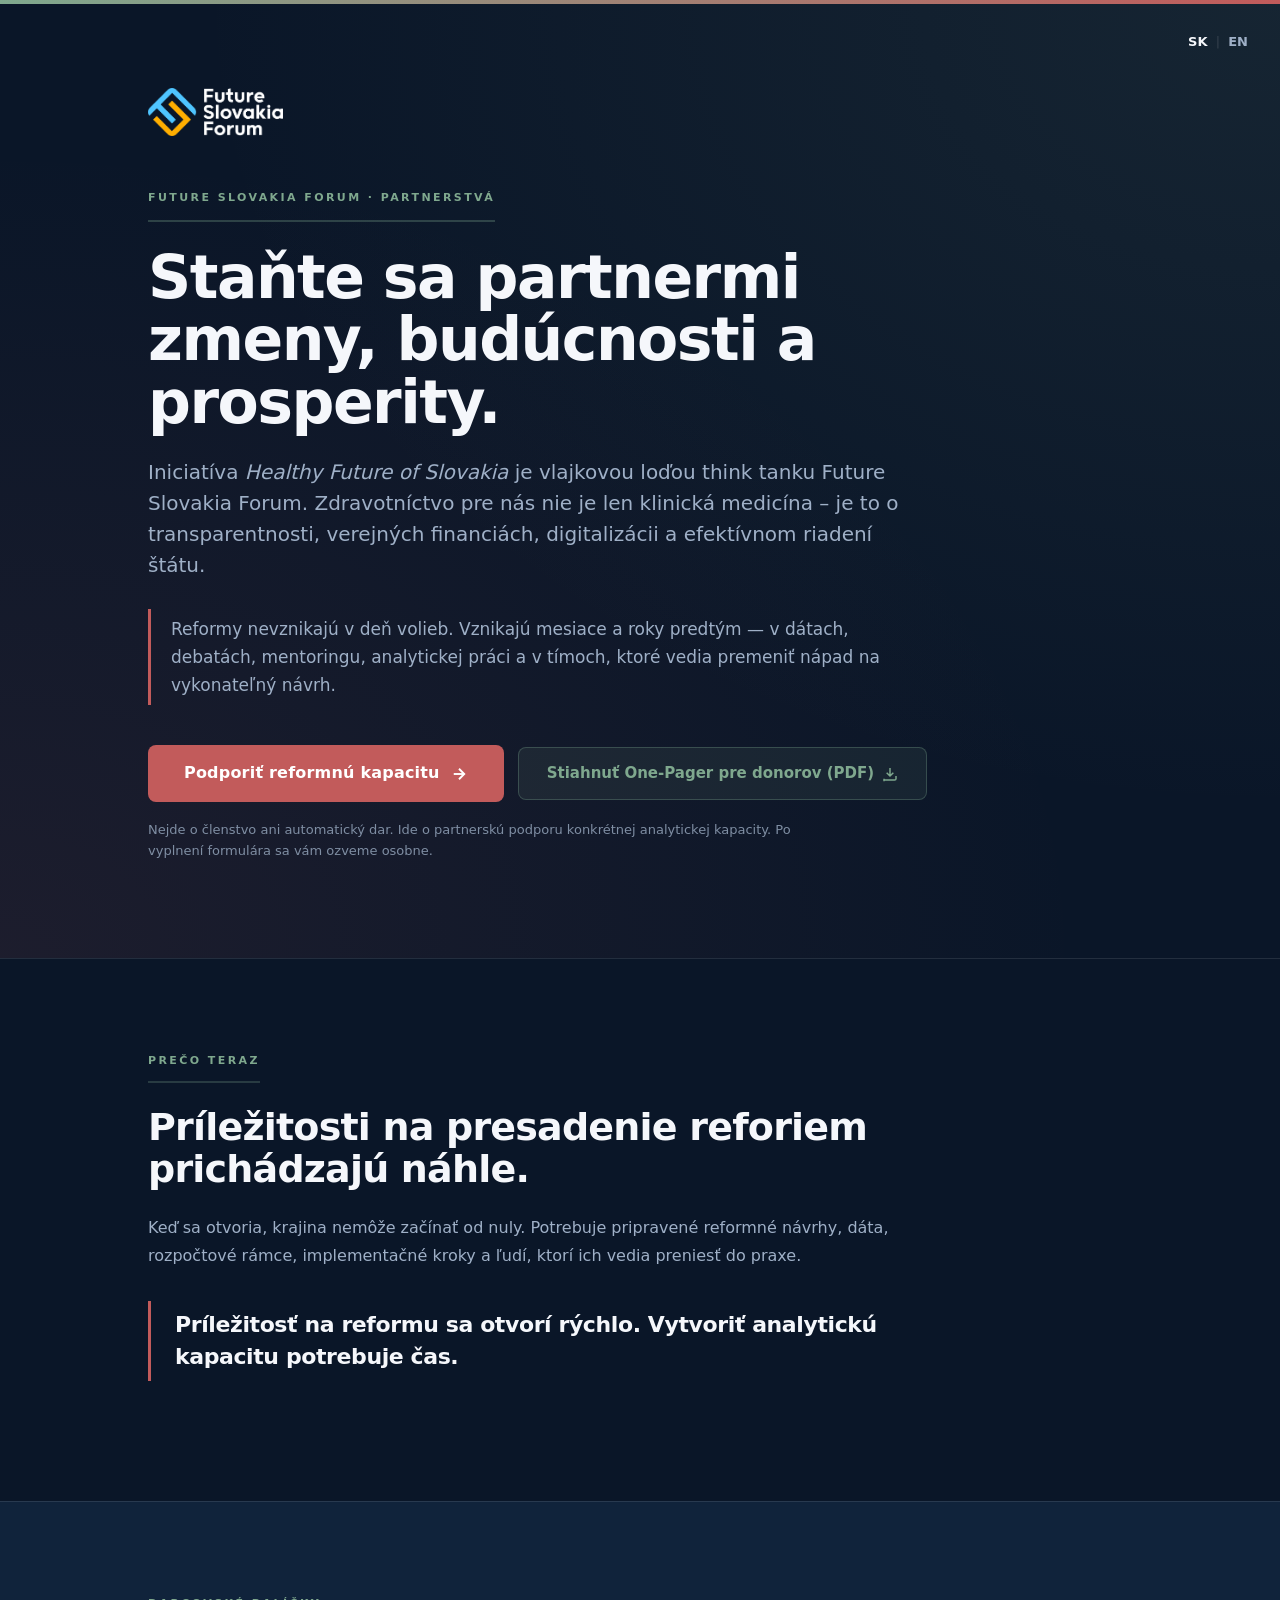
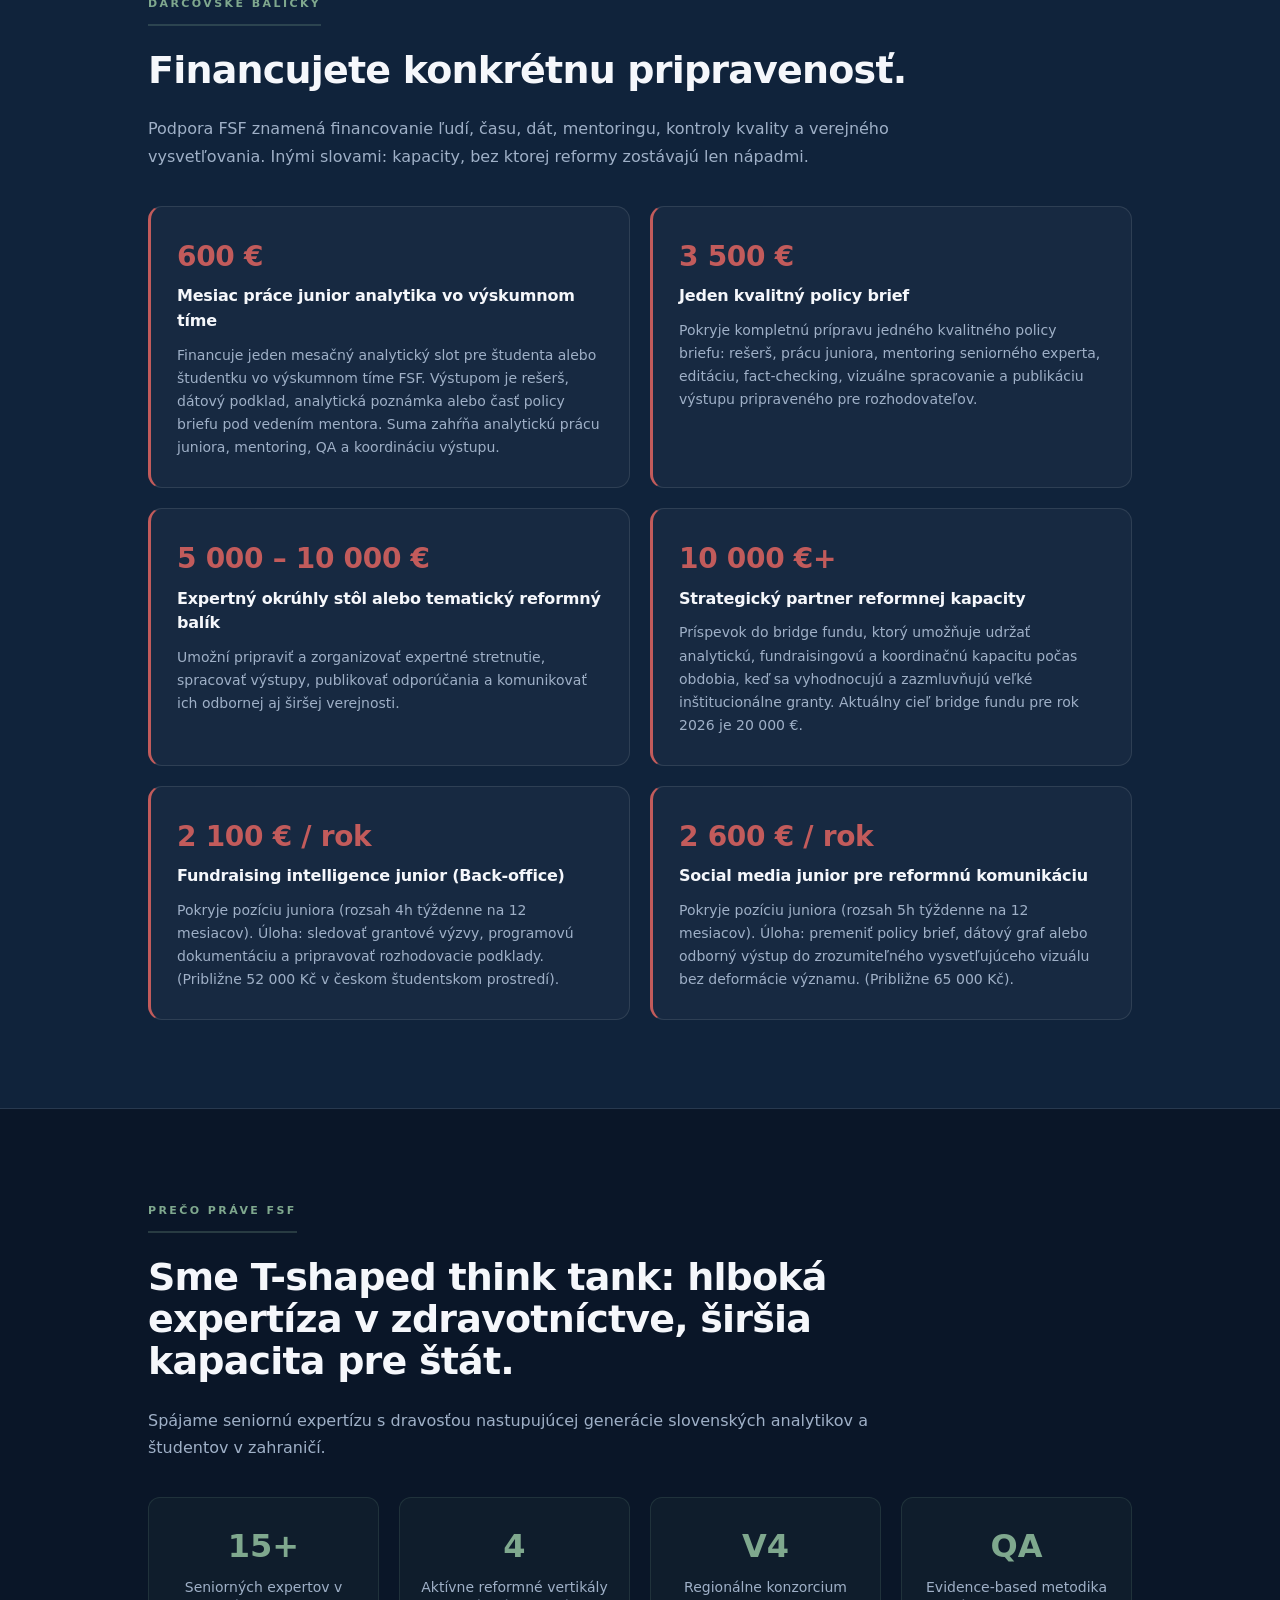
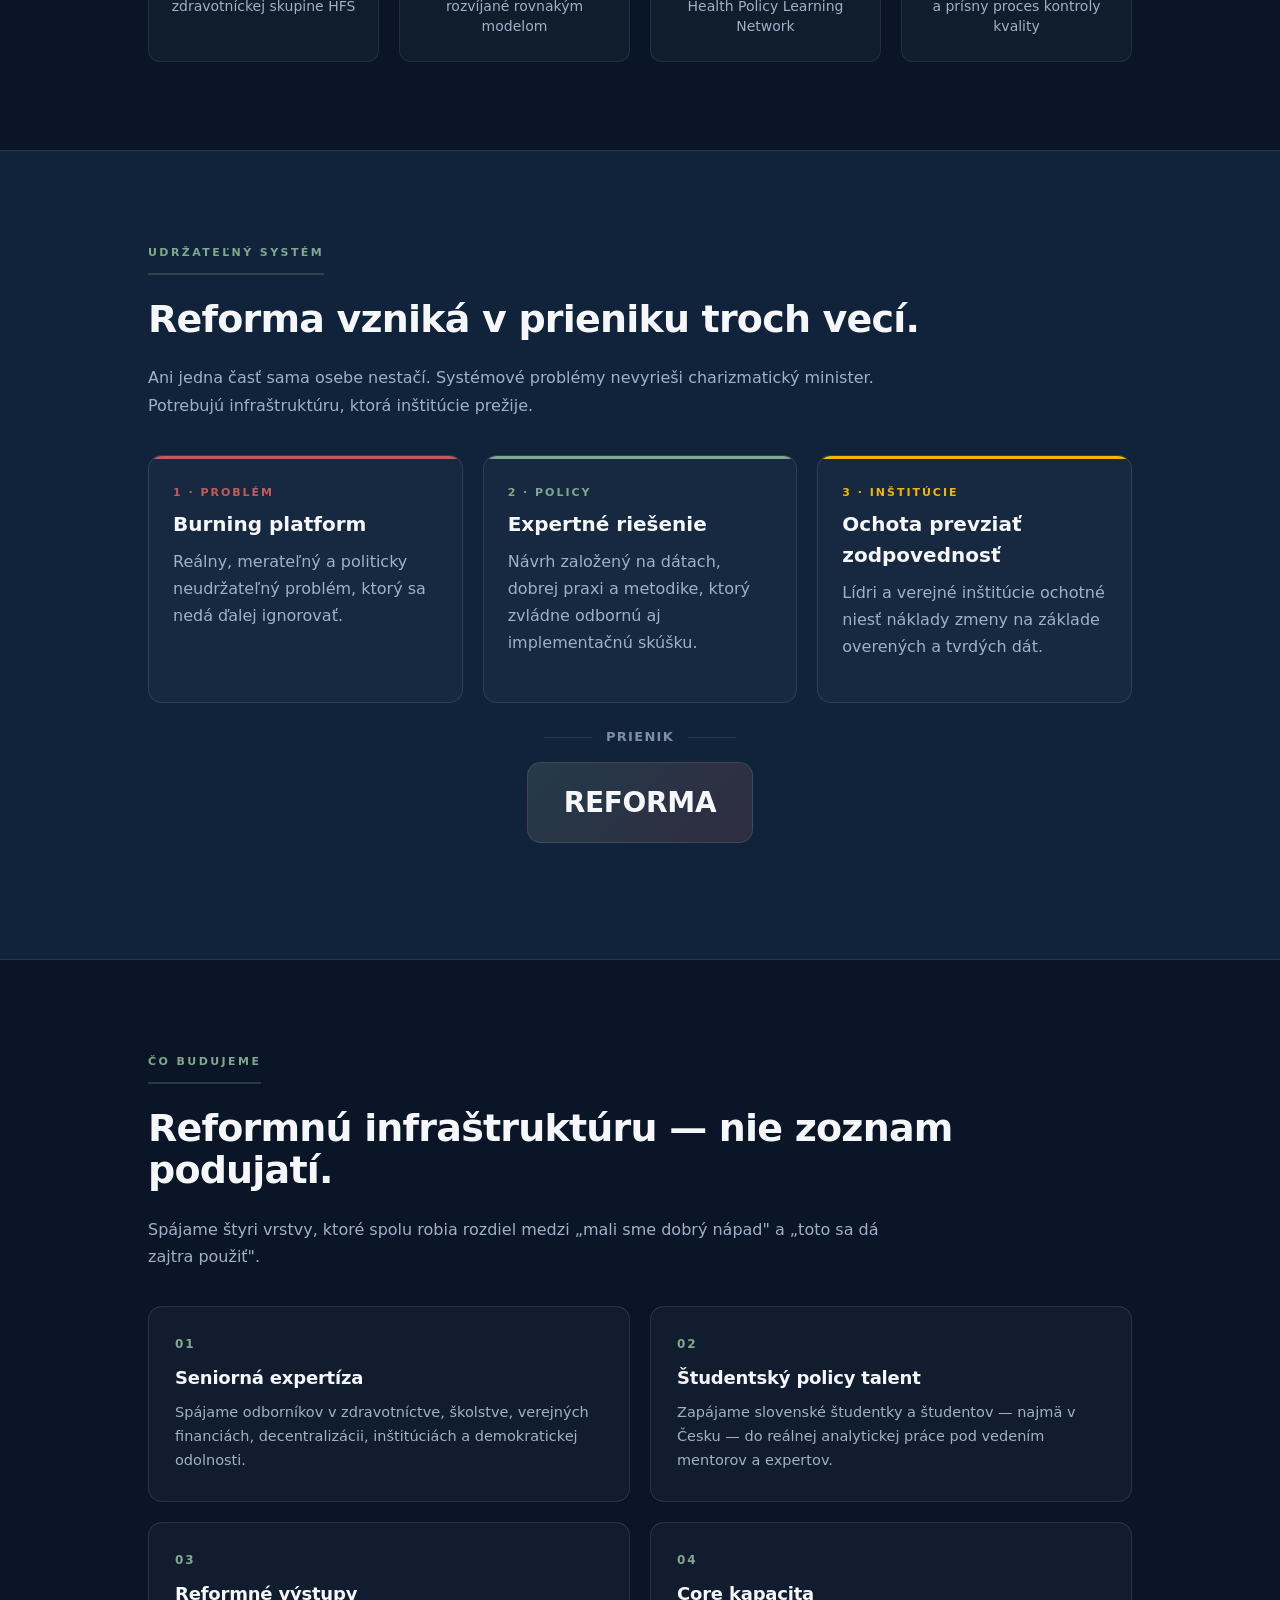
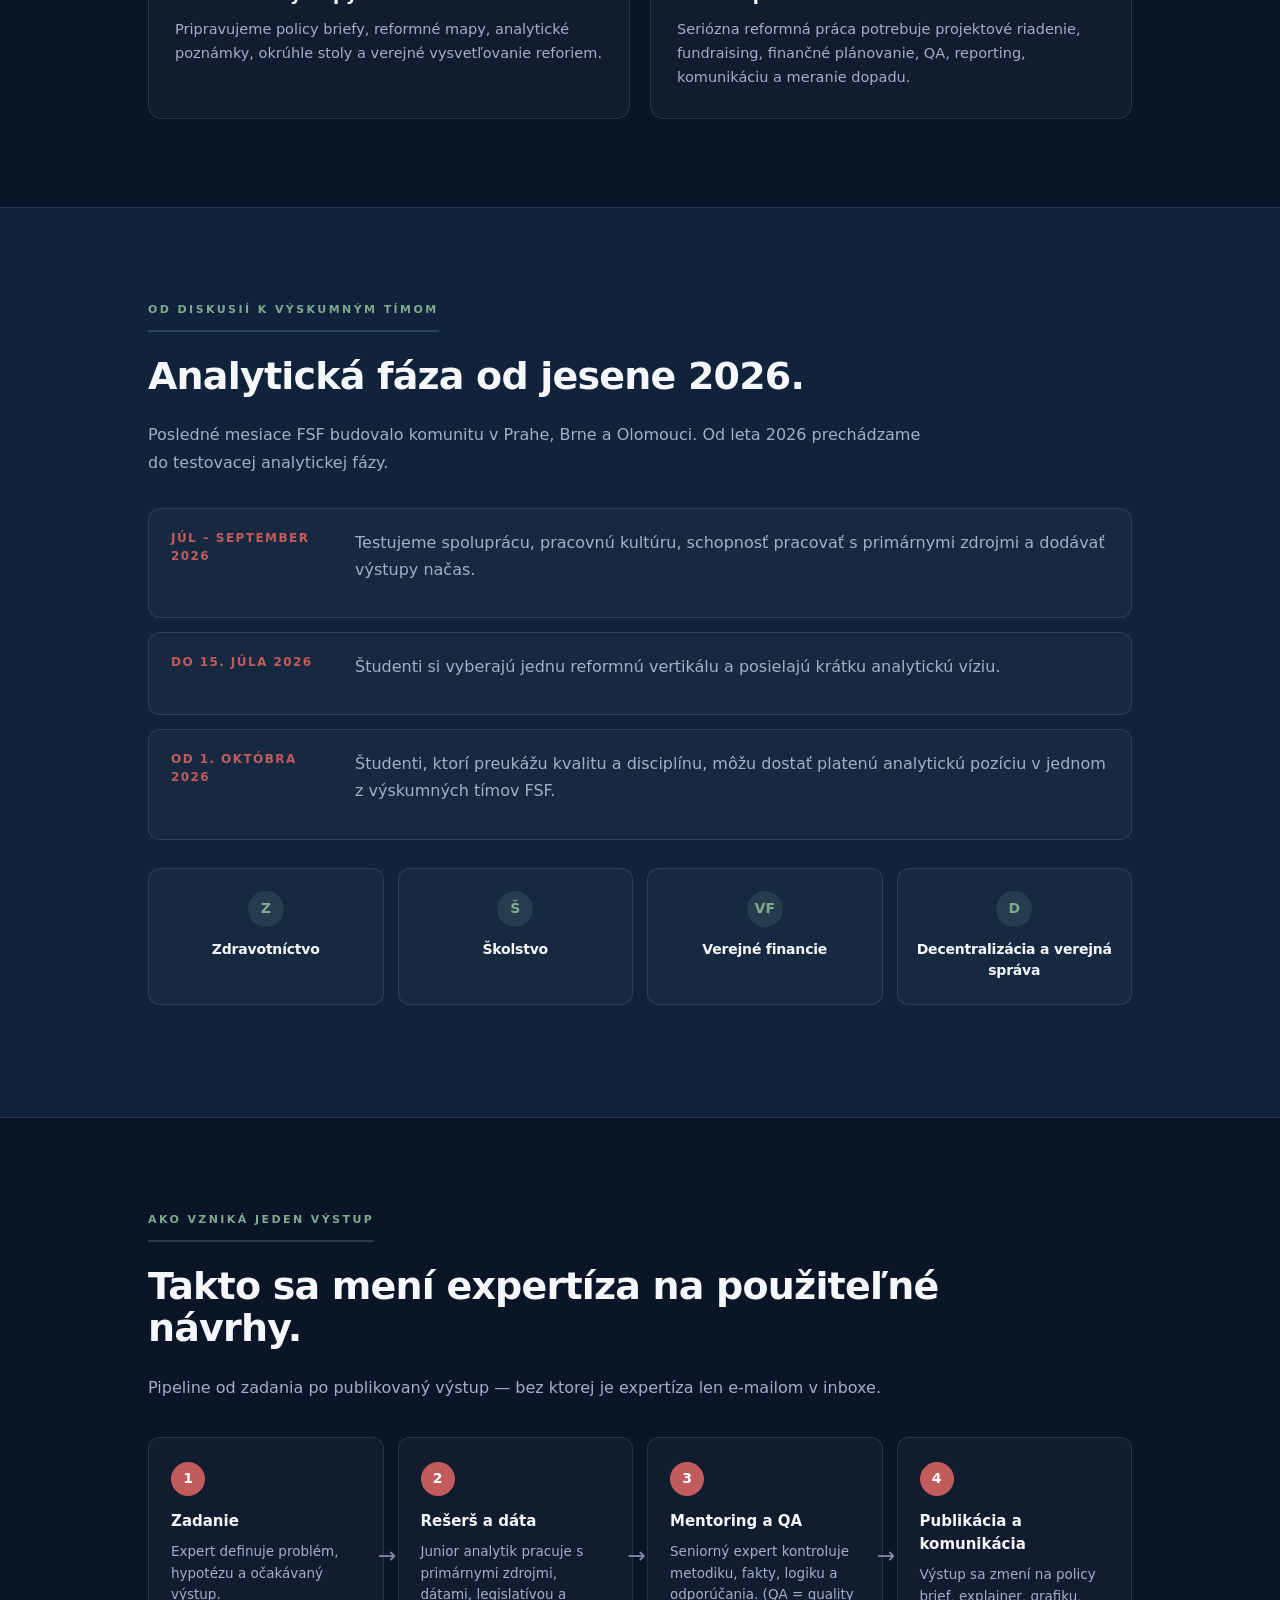
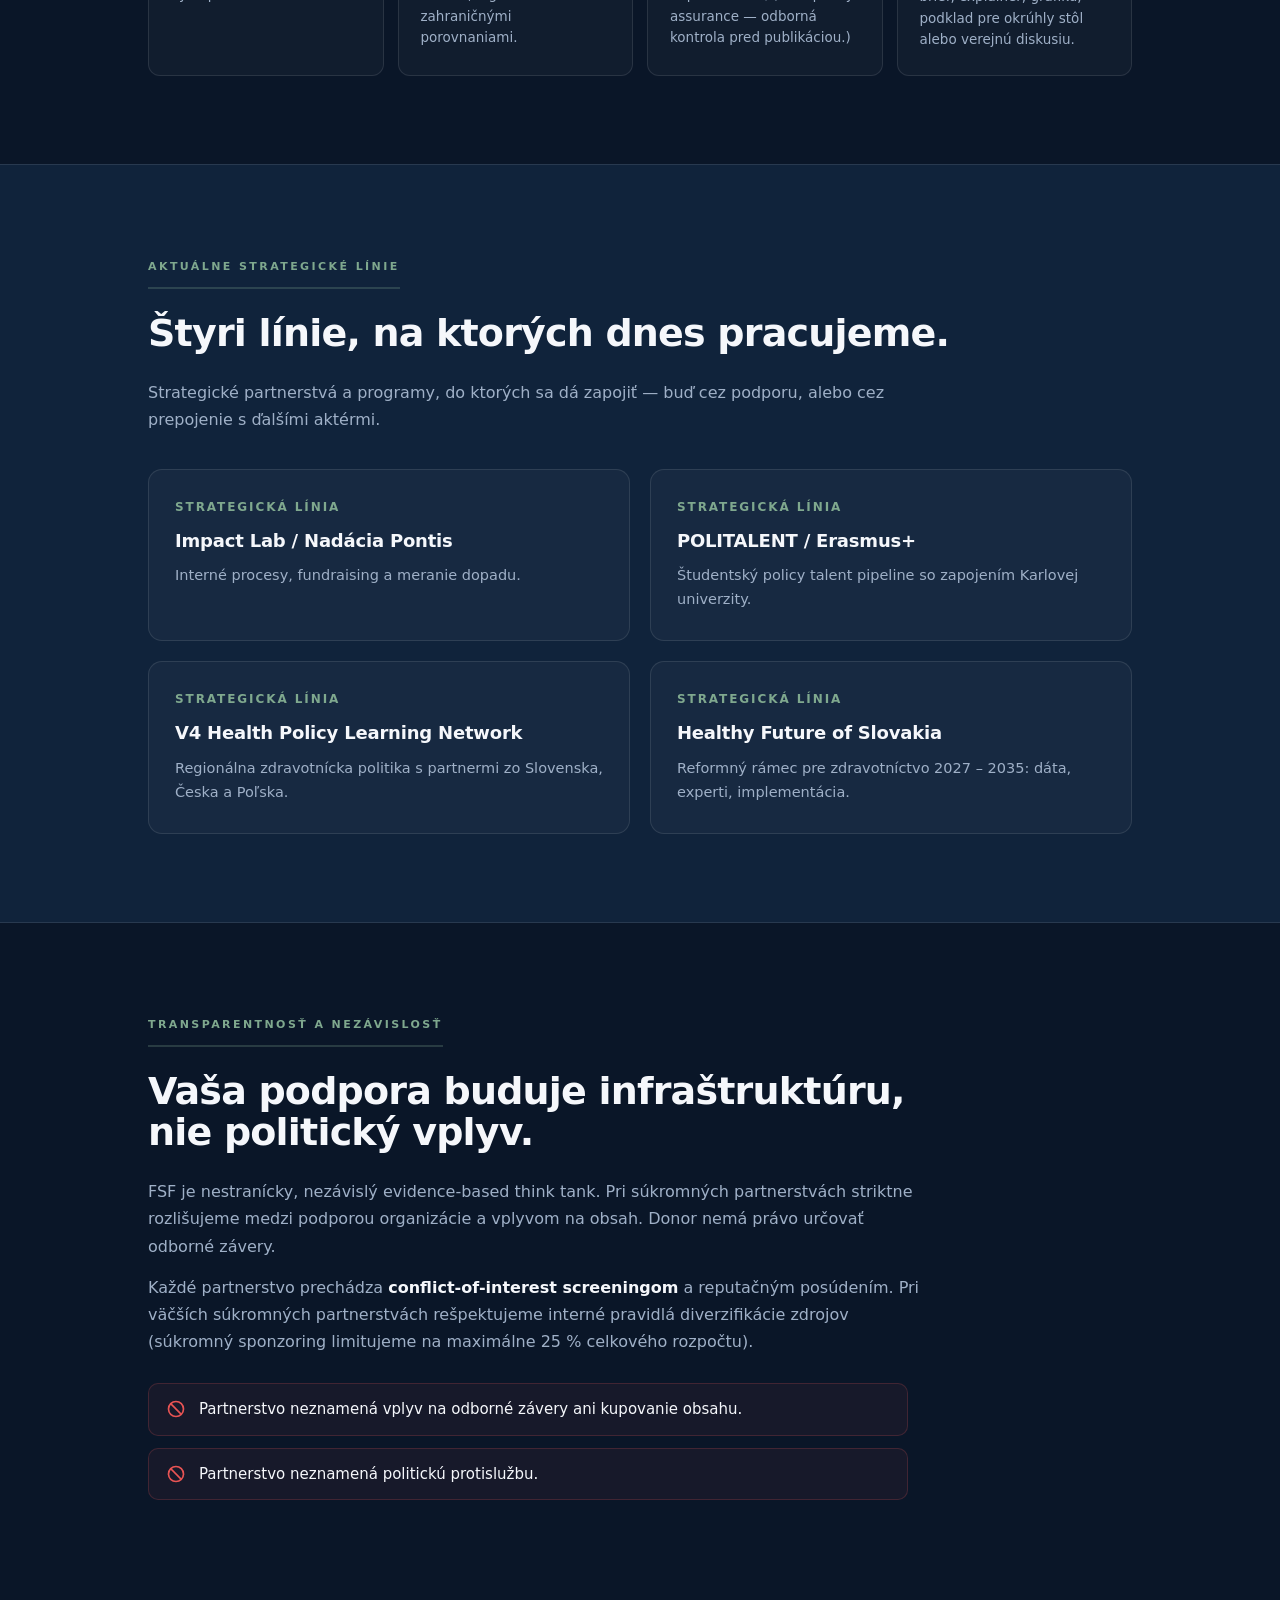
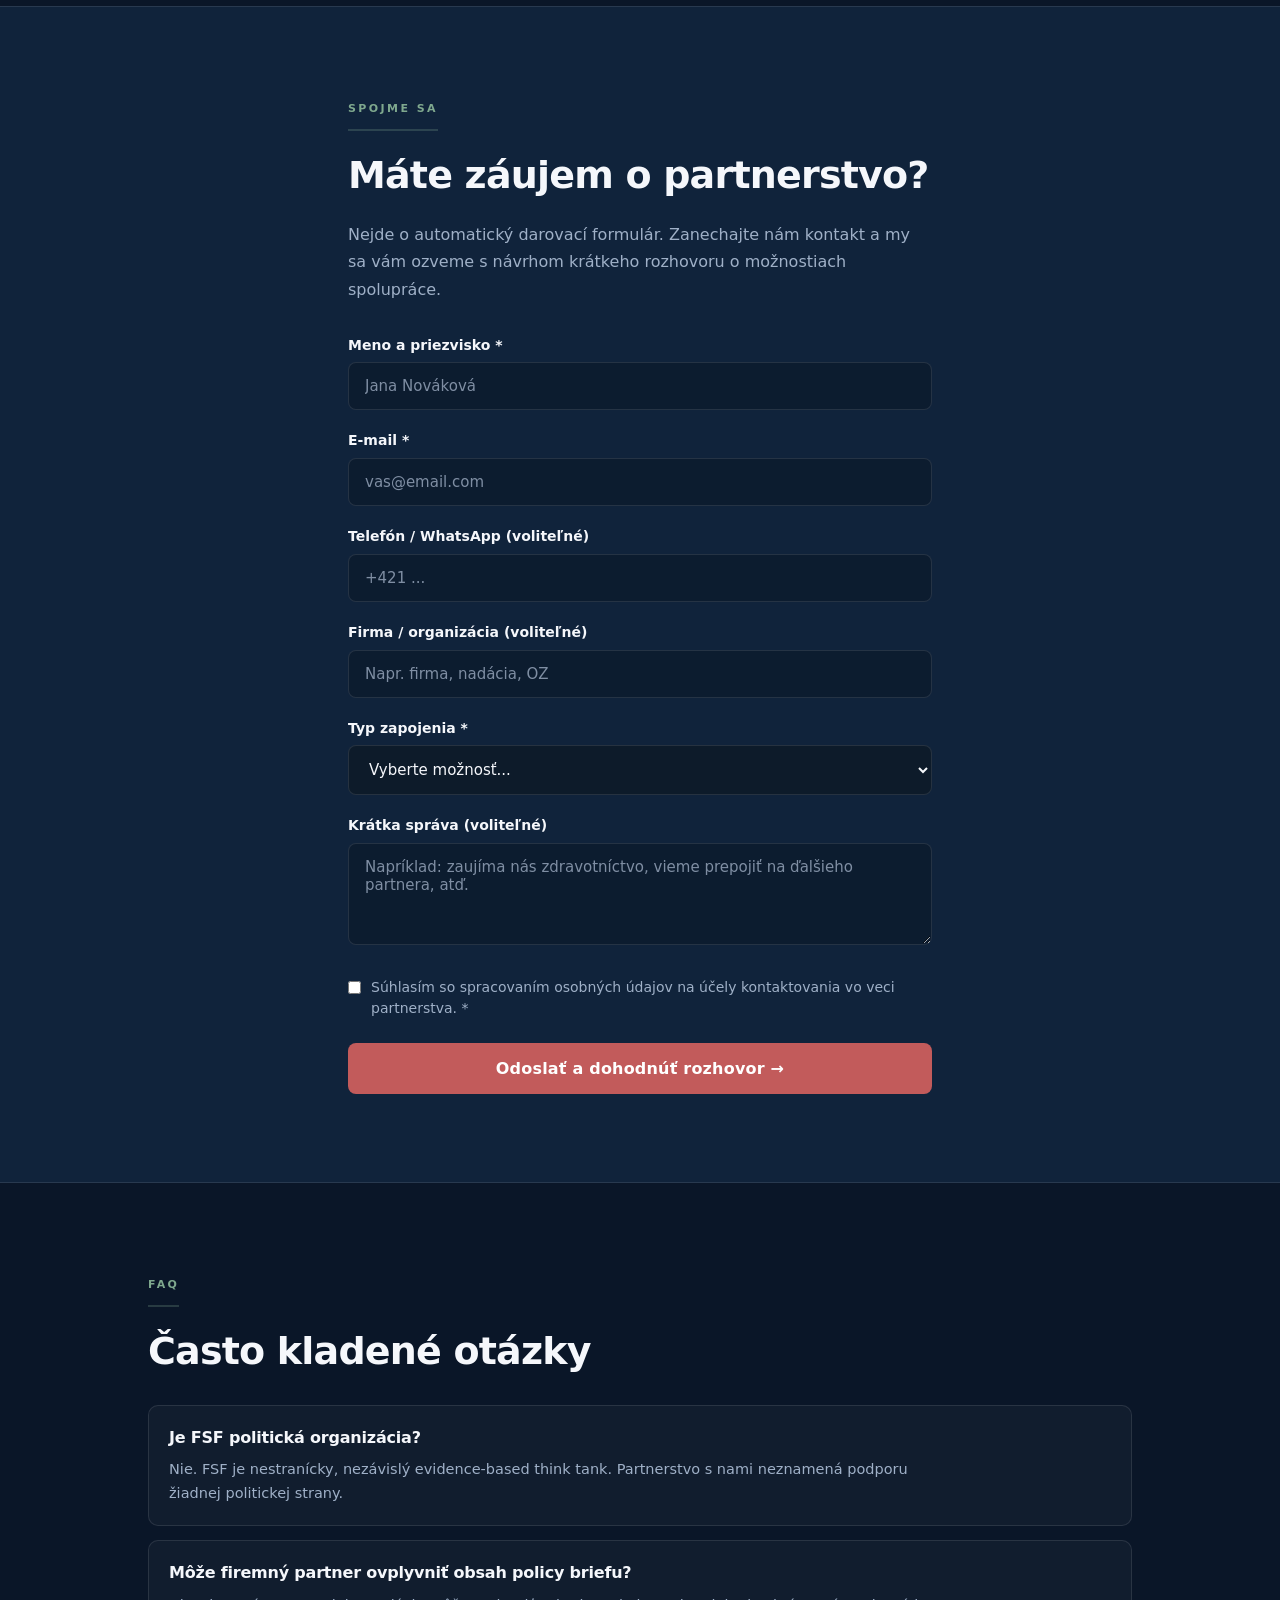
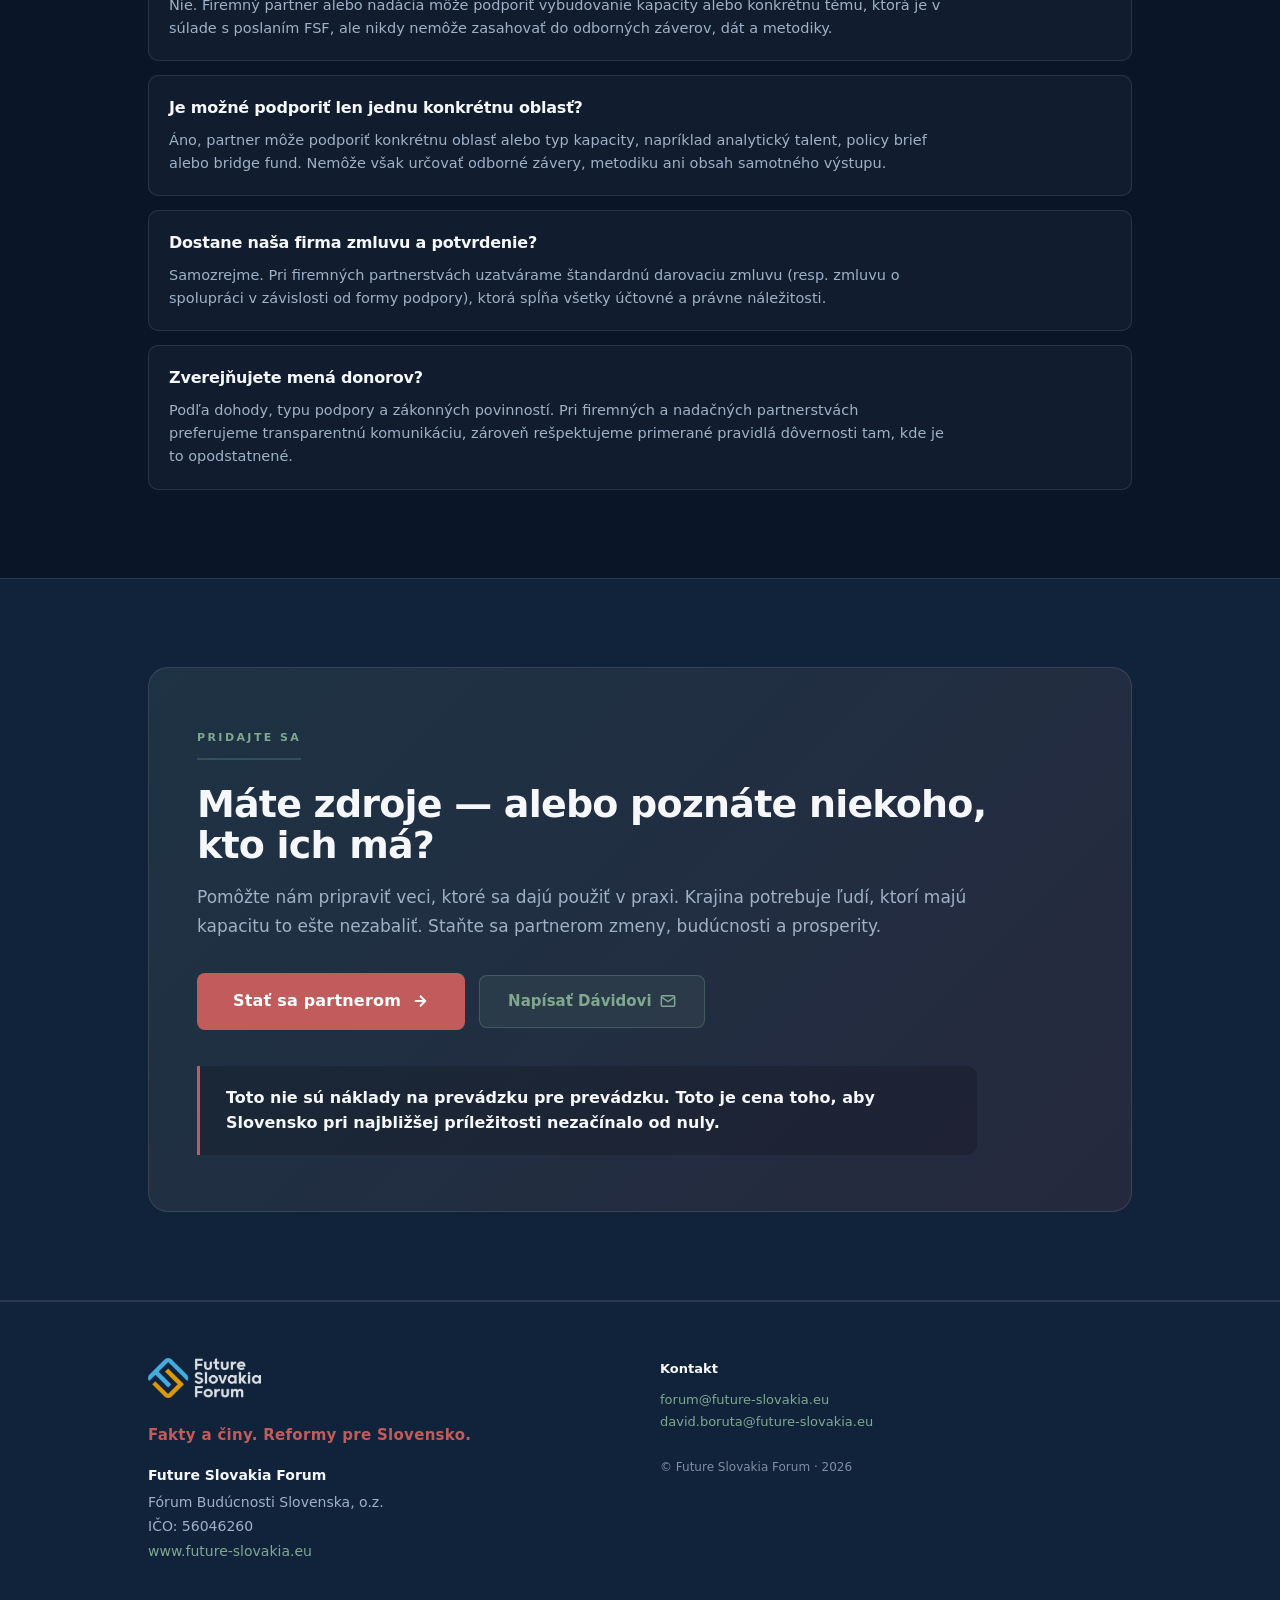
==== commit c99a7f37: "fix(content): correct HFS senior expert count 10+ → 15+ per documented memory rule Memory rule: '20+" ====
--- a/partneri-zmeny/index.html
+++ b/partneri-zmeny/index.html
@@ -3,21 +3,21 @@
 <head>
 <meta charset="UTF-8">
 <meta name="viewport" content="width=device-width, initial-scale=1.0">
-<title>Staňte sa partnermi zmeny, budúcnosti a prosperity · Future Slovakia Forum</title>
+<title>Partnerstvá pre pripravené reformy · Future Slovakia Forum</title>
 <meta name="description" content="Future Slovakia Forum buduje reformnú infraštruktúru pre Slovensko: expertov, študentov, dáta a návrhy, ktoré sa dajú použiť v praxi. Staňte sa partnerom zmeny, budúcnosti a prosperity.">
-<meta property="og:title" content="Staňte sa partnermi zmeny, budúcnosti a prosperity">
+<meta property="og:title" content="Partnerstvá pre pripravené reformy">
 <meta property="og:description" content="Reformy nevznikajú v deň volieb. Future Slovakia Forum pripravuje expertov, študentov, dáta a návrhy pre lepšie Slovensko.">
 <meta property="og:type" content="website">
 <meta property="og:url" content="https://healthy-future.sk/partneri-zmeny/">
-<meta property="og:image" content="https://healthy-future.sk/partneri-zmeny/og-image.png">
+<meta property="og:image" content="https://healthy-future.sk/partneri-zmeny/og-image.png?v=20260518b">
 <meta property="og:image:width" content="1200">
 <meta property="og:image:height" content="630">
-<meta property="og:image:alt" content="Future Slovakia Forum — Staňte sa partnermi zmeny, budúcnosti a prosperity.">
+<meta property="og:image:alt" content="Future Slovakia Forum — Partnerstvá pre pripravené reformy.">
 <meta property="og:locale" content="sk_SK">
 <meta name="twitter:card" content="summary_large_image">
-<meta name="twitter:title" content="Staňte sa partnermi zmeny, budúcnosti a prosperity">
+<meta name="twitter:title" content="Partnerstvá pre pripravené reformy">
 <meta name="twitter:description" content="Reformy nevznikajú v deň volieb. Future Slovakia Forum pripravuje expertov, študentov, dáta a návrhy pre lepšie Slovensko.">
-<meta name="twitter:image" content="https://healthy-future.sk/partneri-zmeny/og-image.png">
+<meta name="twitter:image" content="https://healthy-future.sk/partneri-zmeny/og-image.png?v=20260518b">
 <link rel="canonical" href="https://healthy-future.sk/partneri-zmeny/">
 <link rel="icon" type="image/png" href="logo-fsf.png">
 <meta name="referrer" content="strict-origin-when-cross-origin">
@@ -59,13 +59,20 @@
     border-radius:4px;
   }
 
-  /* ─── Top gradient strip ─── */
   body::before{
     content:'';position:fixed;top:0;left:0;right:0;height:4px;z-index:50;
     background:linear-gradient(90deg,var(--cyan),var(--accent));
   }
 
-  /* ─── HERO ─── */
+  /* Language switcher — absolute top-right of .hero / .header */
+  .lang-switcher{position:absolute;top:32px;right:32px;font-size:13px;font-weight:600;z-index:10;display:flex;gap:8px;align-items:center}
+  .lang-switcher a{color:var(--text-secondary);text-decoration:none;transition:color 0.2s}
+  .lang-switcher a:hover{color:var(--cyan)}
+  .lang-switcher a.active{color:var(--text-primary);pointer-events:none}
+  .lang-switcher .sep{color:var(--border-soft)}
+  @media (max-width:640px){.lang-switcher{top:16px;right:20px}}
+
+  /* HERO */
   .hero{
     position:relative;overflow:hidden;
     border-bottom:1px solid var(--border-soft);
@@ -77,6 +84,28 @@
       radial-gradient(ellipse at bottom left, rgba(194,91,91,0.10), transparent 60%),
       var(--bg-primary);
     pointer-events:none;z-index:0;
+  }
+  .hero-watermark{
+    position:absolute;top:0;right:0;bottom:0;
+    width:60%;
+    background-color:var(--text-primary);
+    -webkit-mask-image:url("og-watermark.svg");
+    mask-image:url("og-watermark.svg");
+    -webkit-mask-repeat:no-repeat;
+    mask-repeat:no-repeat;
+    -webkit-mask-position:right center;
+    mask-position:right center;
+    -webkit-mask-size:contain;
+    mask-size:contain;
+    opacity:0.08;
+    pointer-events:none;
+    z-index:0;
+  }
+  @media(max-width:900px){
+    .hero-watermark{width:75%;opacity:0.05}
+  }
+  @media(max-width:640px){
+    .hero-watermark{display:none}
   }
   .hero-inner{
     position:relative;z-index:1;
@@ -126,6 +155,7 @@
     letter-spacing:0.2px;
   }
   .btn-primary:hover{background:var(--accent-hover);transform:translateY(-1px)}
+  .btn-primary:disabled{opacity:0.5;cursor:not-allowed;transform:none}
   .btn-primary svg{width:18px;height:18px;stroke:#fff;fill:none;stroke-width:2.5}
   .btn-secondary{
     display:inline-flex;align-items:center;gap:8px;
@@ -143,7 +173,7 @@
     margin-top:14px;max-width:680px;line-height:1.6;
   }
 
-  /* ─── Section common ─── */
+  /* Section common */
   .section{position:relative}
   .section-bg{background:var(--bg-secondary);border-top:1px solid var(--border-soft);border-bottom:1px solid var(--border-soft)}
   .section-wrap{max-width:1080px;margin:0 auto;padding:88px 48px}
@@ -177,7 +207,7 @@
     margin:32px 0;max-width:820px;
   }
 
-  /* ─── Venn ─── */
+  /* Venn */
   .venn-wrap{
     display:grid;grid-template-columns:repeat(3,1fr);gap:20px;
     margin:36px 0 24px;
@@ -225,7 +255,7 @@
     letter-spacing:-0.3px;color:var(--text-primary);
   }
 
-  /* ─── 4-card grid (Čo budujeme, Strategické línie, atď.) ─── */
+  /* 4-card grid */
   .grid-4{
     display:grid;grid-template-columns:repeat(2,1fr);gap:20px;
     margin-top:36px;
@@ -243,7 +273,7 @@
   .grid-card h3{margin-bottom:10px}
   .grid-card p{font-size:14.5px;line-height:1.65;margin-bottom:0;color:var(--text-secondary)}
 
-  /* ─── Cost cards (Čo presne financujete) — 6 cards ─── */
+  /* Cost cards — 6 cards */
   .cost-grid{
     display:grid;grid-template-columns:repeat(2,1fr);gap:20px;
     margin-top:36px;
@@ -265,7 +295,25 @@
     font-style:italic;line-height:1.65;max-width:780px;
   }
 
-  /* ─── Verticals (research teams) ─── */
+  /* Proof Box Styles */
+  .proof-grid {
+    display:grid;grid-template-columns:repeat(4,1fr);gap:20px;margin-top:36px;
+  }
+  .proof-card {
+    background:rgba(127,168,142,0.05);border:1px solid rgba(127,168,142,0.15);
+    border-radius:12px;padding:24px 20px;text-align:center;
+  }
+  .proof-stat {
+    font-size:32px;font-weight:900;color:var(--cyan);margin-bottom:6px;
+  }
+  .proof-label {
+    font-size:14px;color:var(--text-secondary);line-height:1.4;
+  }
+  @media(max-width:768px){
+    .proof-grid {grid-template-columns:repeat(2,1fr);}
+  }
+
+  /* Verticals */
   .vert-grid{
     display:grid;grid-template-columns:repeat(4,1fr);gap:14px;
     margin:28px 0 24px;
@@ -284,7 +332,7 @@
   }
   .vert-card h4{font-size:14px;font-weight:700;color:var(--text-primary);letter-spacing:-0.2px}
 
-  /* ─── Timeline ─── */
+  /* Timeline */
   .timeline{
     display:grid;grid-template-columns:1fr;gap:14px;
     margin:32px 0 12px;
@@ -300,7 +348,7 @@
   }
   .tl-text{font-size:14.5px;color:var(--text-secondary);line-height:1.65;margin:0}
 
-  /* ─── Output flow ─── */
+  /* Output flow */
   .flow-wrap{
     display:grid;grid-template-columns:repeat(4,1fr);gap:14px;
     margin-top:36px;position:relative;
@@ -326,7 +374,7 @@
     z-index:1;
   }
 
-  /* ─── Not-a-partnership list ─── */
+  /* Not-a-partnership list */
   .not-list{
     display:flex;flex-direction:column;gap:12px;
     margin:28px 0 18px;max-width:760px;
@@ -351,7 +399,66 @@
   .yes-item svg{width:18px;height:18px;flex-shrink:0;margin-top:2px;stroke:var(--cyan);fill:none;stroke-width:2.5}
   .yes-item span{font-size:15px;color:var(--text-primary);font-weight:500;line-height:1.5}
 
-  /* ─── Final CTA ─── */
+  /* Integrated Form Styles */
+  .form-group {
+    margin-bottom: 20px;
+  }
+  .form-group label {
+    display: block; font-size: 14px; font-weight: 600; margin-bottom: 6px; color: var(--text-primary);
+  }
+  .form-control {
+    width: 100%; padding: 14px 16px; background: rgba(0,0,0,0.2); border: 1px solid var(--border-soft);
+    border-radius: 8px; color: var(--text-primary); font-family: var(--font); font-size: 15px;
+    transition: border-color 0.2s;
+  }
+  .form-control:focus {
+    outline: none; border-color: var(--cyan);
+  }
+  .form-control::placeholder{color:var(--text-muted)}
+  .form-group.invalid .form-control{border-color:#e85454}
+  .form-group .field-error{
+    display:none;font-size:12px;color:#e85454;margin-top:6px;
+  }
+  .form-group.invalid .field-error{display:block}
+  .checkbox-group {
+    display: flex; align-items: flex-start; gap: 10px; margin-top: 24px; margin-bottom: 24px;
+  }
+  .checkbox-group input {
+    margin-top: 4px;
+  }
+  .checkbox-group label {
+    font-size: 14px; color: var(--text-secondary); line-height: 1.5; cursor: pointer;
+  }
+  .checkbox-group.invalid label{color:#e85454}
+
+  /* Success / error panels inline in form section */
+  .form-state{display:none;text-align:center;padding:40px 24px;background:var(--card-bg);
+    border:1px solid var(--border-soft);border-radius:14px;margin-top:8px}
+  .form-state.show{display:block}
+  .form-state h3{font-size:22px;font-weight:800;margin-bottom:10px;color:var(--text-primary)}
+  .form-state p{font-size:15px;color:var(--text-secondary);line-height:1.6;max-width:520px;margin:0 auto}
+  .form-state-icon{width:56px;height:56px;border-radius:50%;display:flex;align-items:center;
+    justify-content:center;margin:0 auto 18px}
+  .form-state-icon.ok{background:rgba(127,168,142,0.18)}
+  .form-state-icon.ok svg{width:28px;height:28px;stroke:var(--cyan);fill:none;stroke-width:2.5}
+  .form-state-icon.err{background:rgba(232,84,84,0.14)}
+  .form-state-icon.err svg{width:28px;height:28px;stroke:#e85454;fill:none;stroke-width:2.5}
+
+  /* FAQ Accordion Styles */
+  .faq-wrap {
+    margin-top: 32px; display: flex; flex-direction: column; gap: 14px;
+  }
+  .faq-item {
+    background: var(--card-bg); border: 1px solid var(--border-soft); border-radius: 10px; padding: 20px;
+  }
+  .faq-item h3 {
+    font-size: 16px; font-weight: 700; color: var(--text-primary); margin-bottom: 8px;
+  }
+  .faq-item p {
+    font-size: 14.5px; color: var(--text-secondary); line-height: 1.6; margin-bottom: 0;
+  }
+
+  /* Final CTA */
   .final-cta{
     background:linear-gradient(135deg,rgba(127,168,142,0.12),rgba(194,91,91,0.12));
     border-radius:20px;padding:56px 48px;
@@ -367,7 +474,7 @@
     max-width:780px;
   }
 
-  /* ─── Footer ─── */
+  /* Footer */
   .footer{
     border-top:1px solid var(--border-soft);
     background:var(--bg-secondary);
@@ -391,7 +498,7 @@
     margin-bottom:16px;
   }
 
-  /* ─── Responsive ─── */
+  /* Responsive */
   @media (max-width:900px){
     .hero-inner{padding:72px 32px 80px}
     .section-wrap{padding:72px 32px}
@@ -426,56 +533,127 @@
 </head>
 <body>
 
-<!-- ════════════════════ HERO ════════════════════ -->
 <section class="hero">
   <div class="hero-bg" role="presentation"></div>
+  <div class="hero-watermark" role="presentation"></div>
+  <div class="lang-switcher"><a href="index.html" class="active" aria-current="page">SK</a><span class="sep">|</span><a href="index-en.html">EN</a></div>
   <div class="hero-inner">
     <img src="logo-fsf.png" alt="Future Slovakia Forum" class="hero-logo" width="160" height="48">
-    <div class="hero-eyebrow">Future Slovakia Forum · Partneri zmeny</div>
+    <div class="hero-eyebrow">Future Slovakia Forum · Partnerstvá</div>
     <h1>Staňte sa partnermi zmeny, budúcnosti a prosperity.</h1>
     <p class="hero-sub">
-      Future Slovakia Forum buduje reformnú infraštruktúru pre Slovensko: expertov, študentov, dáta, policy briefy a návrhy, ktoré sa dajú použiť v praxi.
+      Iniciatíva <em>Healthy Future of Slovakia</em> je vlajkovou loďou think tanku Future Slovakia Forum. Zdravotníctvo pre nás nie je len klinická medicína – je to o transparentnosti, verejných financiách, digitalizácii a efektívnom riadení štátu.
     </p>
     <p class="hero-claim">
       Reformy nevznikajú v deň volieb. Vznikajú mesiace a roky predtým — v dátach, debatách, mentoringu, analytickej práci a v tímoch, ktoré vedia premeniť nápad na vykonateľný návrh.
     </p>
     <div class="hero-cta-row">
-      <a href="registracia.html" class="btn-primary">
-        Stať sa partnerom
+      <a href="#kontakt-form" class="btn-primary">
+        Podporiť reformnú kapacitu
         <svg viewBox="0 0 24 24"><line x1="5" y1="12" x2="19" y2="12"/><polyline points="12 5 19 12 12 19"/></svg>
       </a>
-      <a href="dashboard.html" class="btn-secondary">
-        Pozrieť dashboard záujmu
-        <svg viewBox="0 0 24 24"><line x1="18" y1="20" x2="18" y2="10"/><line x1="12" y1="20" x2="12" y2="4"/><line x1="6" y1="20" x2="6" y2="14"/></svg>
+      <a href="FSF_Donor_OnePager_May2026_TUNED.pdf" class="btn-secondary" target="_blank" rel="noopener" download>
+        Stiahnuť One-Pager pre donorov (PDF)
+        <svg viewBox="0 0 24 24"><path d="M21 15v4a2 2 0 0 1-2 2H5a2 2 0 0 1-2-2v4M7 10l5 5 5-5M12 15V3"/></svg>
       </a>
     </div>
     <p class="hero-microcopy">
-      Nejde o automatický darovací formulár. Po vyplnení sa vám ozveme osobne a dohodneme vhodnú formu spolupráce.
-    </p>
-  </div>
-</section>
-
-<!-- ════════════════════ SEKCIA 1 — PREČO TERAZ ════════════════════ -->
+      Nejde o členstvo ani automatický dar. Ide o partnerskú podporu konkrétnej analytickej kapacity. Po vyplnení formulára sa vám ozveme osobne.
+    </p>
+  </div>
+</section>
+
 <section class="section">
   <div class="section-wrap">
     <div class="section-label">Prečo teraz</div>
-    <h2>Politické okná príležitostí sa otvárajú nečakane.</h2>
+    <h2>Príležitosti na presadenie reforiem prichádzajú náhle.</h2>
     <p>
       Keď sa otvoria, krajina nemôže začínať od nuly. Potrebuje pripravené reformné návrhy, dáta, rozpočtové rámce, implementačné kroky a ľudí, ktorí ich vedia preniesť do praxe.
     </p>
     <div class="lead-quote">
-      Politické okno príležitosti sa otvorí rýchlo. Analytickú kapacitu rýchlo postaviť nedá.
-    </div>
-  </div>
-</section>
-
-<!-- ════════════════════ SEKCIA 2 — REFORMA NIE JE ZHLUK NÁPADOV ════════════════════ -->
+      Príležitosť na reformu sa otvorí rýchlo. Vytvoriť analytickú kapacitu potrebuje čas.
+    </div>
+  </div>
+</section>
+
 <section class="section section-bg">
   <div class="section-wrap">
-    <div class="section-label">Reforma nie je zhluk nápadov</div>
+    <div class="section-label">Darcovské balíčky</div>
+    <h2>Financujete konkrétnu pripravenosť.</h2>
+    <p>
+      Podpora FSF znamená financovanie ľudí, času, dát, mentoringu, kontroly kvality a verejného vysvetľovania. Inými slovami: kapacity, bez ktorej reformy zostávajú len nápadmi.
+    </p>
+
+    <div class="cost-grid">
+      <div class="cost-card">
+        <div class="cost-amount">600 €</div>
+        <h3>Mesiac práce junior analytika vo výskumnom tíme</h3>
+        <p>Financuje jeden mesačný analytický slot pre študenta alebo študentku vo výskumnom tíme FSF. Výstupom je rešerš, dátový podklad, analytická poznámka alebo časť policy briefu pod vedením mentora. Suma zahŕňa analytickú prácu juniora, mentoring, QA a koordináciu výstupu.</p>
+      </div>
+      <div class="cost-card">
+        <div class="cost-amount">3 500 €</div>
+        <h3>Jeden kvalitný policy brief</h3>
+        <p>Pokryje kompletnú prípravu jedného kvalitného policy briefu: rešerš, prácu juniora, mentoring seniorného experta, editáciu, fact-checking, vizuálne spracovanie a publikáciu výstupu pripraveného pre rozhodovateľov.</p>
+      </div>
+      <div class="cost-card">
+        <div class="cost-amount">5 000 – 10 000 €</div>
+        <h3>Expertný okrúhly stôl alebo tematický reformný balík</h3>
+        <p>Umožní pripraviť a zorganizovať expertné stretnutie, spracovať výstupy, publikovať odporúčania a komunikovať ich odbornej aj širšej verejnosti.</p>
+      </div>
+      <div class="cost-card">
+        <div class="cost-amount">10 000 €+</div>
+        <h3>Strategický partner reformnej kapacity</h3>
+        <p>Príspevok do bridge fundu, ktorý umožňuje udržať analytickú, fundraisingovú a koordinačnú kapacitu počas obdobia, keď sa vyhodnocujú a zazmluvňujú veľké inštitucionálne granty. Aktuálny cieľ bridge fundu pre rok 2026 je 20 000 €.</p>
+      </div>
+      <div class="cost-card">
+        <div class="cost-amount">2 100 € / rok</div>
+        <h3>Fundraising intelligence junior (Back-office)</h3>
+        <p>Pokryje pozíciu juniora (rozsah 4h týždenne na 12 mesiacov). Úloha: sledovať grantové výzvy, programovú dokumentáciu a pripravovať rozhodovacie podklady. (Približne 52 000 Kč v českom študentskom prostredí).</p>
+      </div>
+      <div class="cost-card">
+        <div class="cost-amount">2 600 € / rok</div>
+        <h3>Social media junior pre reformnú komunikáciu</h3>
+        <p>Pokryje pozíciu juniora (rozsah 5h týždenne na 12 mesiacov). Úloha: premeniť policy brief, dátový graf alebo odborný výstup do zrozumiteľného vysvetľujúceho vizuálu bez deformácie významu. (Približne 65 000 Kč).</p>
+      </div>
+    </div>
+  </div>
+</section>
+
+<section class="section">
+  <div class="section-wrap">
+    <div class="section-label">Prečo práve FSF</div>
+    <h2>Sme T-shaped think tank: hlboká expertíza v zdravotníctve, širšia kapacita pre štát.</h2>
+    <p>
+      Spájame seniornú expertízu s dravosťou nastupujúcej generácie slovenských analytikov a študentov v zahraničí.
+    </p>
+
+    <div class="proof-grid">
+      <div class="proof-card">
+        <div class="proof-stat">15+</div>
+        <div class="proof-label">Seniorných expertov v zdravotníckej skupine HFS</div>
+      </div>
+      <div class="proof-card">
+        <div class="proof-stat">4</div>
+        <div class="proof-label">Aktívne reformné vertikály rozvíjané rovnakým modelom</div>
+      </div>
+      <div class="proof-card">
+        <div class="proof-stat">V4</div>
+        <div class="proof-label">Regionálne konzorcium Health Policy Learning Network</div>
+      </div>
+      <div class="proof-card">
+        <div class="proof-stat">QA</div>
+        <div class="proof-label">Evidence-based metodika a prísny proces kontroly kvality</div>
+      </div>
+    </div>
+  </div>
+</section>
+
+<section class="section section-bg">
+  <div class="section-wrap">
+    <div class="section-label">Udržateľný systém</div>
     <h2>Reforma vzniká v prieniku troch vecí.</h2>
     <p>
-      Ani jedna časť sama osebe nestačí. Systémové problémy nevyrieši charizmatický minister. Potrebujú infraštruktúru, ktorá ministra prežije.
+      Ani jedna časť sama osebe nestačí. Systémové problémy nevyrieši charizmatický minister. Potrebujú infraštruktúru, ktorá inštitúcie prežije.
     </p>
 
     <div class="venn-wrap">
@@ -490,9 +668,9 @@
         <p class="venn-desc">Návrh založený na dátach, dobrej praxi a metodike, ktorý zvládne odbornú aj implementačnú skúšku.</p>
       </div>
       <div class="venn-card c3">
-        <div class="venn-tag">3 · Politics</div>
-        <div class="venn-title">Ochota ísť s kožou na trh</div>
-        <p class="venn-desc">Politici a inštitúcie ochotné niesť náklady zmeny — aj keď to znamená krátkodobú nepopularitu.</p>
+        <div class="venn-tag">3 · Inštitúcie</div>
+        <div class="venn-title">Ochota prevziať zodpovednosť</div>
+        <p class="venn-desc">Lídri a verejné inštitúcie ochotné niesť náklady zmeny na základe overených a tvrdých dát.</p>
       </div>
     </div>
 
@@ -500,14 +678,9 @@
       <div class="venn-arrows"><span>Prienik</span></div>
       <div class="venn-result">REFORMA</div>
     </div>
-
-    <p>
-      Reforma je prienik problému, expertnej odpovede a politickej odvahy. Bez ktorejkoľvek z troch častí výsledok vyzerá ako reforma, ale realita ho do roka prevalcuje.
-    </p>
-  </div>
-</section>
-
-<!-- ════════════════════ SEKCIA 3 — ČO BUDUJEME ════════════════════ -->
+  </div>
+</section>
+
 <section class="section">
   <div class="section-wrap">
     <div class="section-label">Čo budujeme</div>
@@ -541,61 +714,12 @@
   </div>
 </section>
 
-<!-- ════════════════════ SEKCIA 4 — ČO PRESNE FINANCUJETE ════════════════════ -->
 <section class="section section-bg">
-  <div class="section-wrap">
-    <div class="section-label">Čo presne financujete</div>
-    <h2>Reformná práca nie je abstrakcia.</h2>
-    <p>
-      Sú to hodiny rešerší, mentoringu, kontroly dát, písania, editovania, koordinácie expertov a komunikácie smerom k verejnosti. Tu je, čo presne podporujete:
-    </p>
-
-    <div class="cost-grid">
-      <div class="cost-card">
-        <div class="cost-amount">600 €</div>
-        <h3>Mesiac práce junior analytika vo výskumnom tíme</h3>
-        <p>Financuje jeden mesačný analytický slot pre študenta alebo študentku zapojenú do výskumného tímu FSF. Výstupom nie je „aktivita", ale rešerš, dátový podklad, analytická poznámka alebo časť policy briefu pod vedením mentora.</p>
-      </div>
-      <div class="cost-card">
-        <div class="cost-amount">3 500 €</div>
-        <h3>Jeden kvalitný policy brief</h3>
-        <p>Pokryje rešerš, prácu juniora, mentoring seniorného experta, editáciu, fact-checking, vizuálne spracovanie a publikáciu výstupu. Policy brief má byť krátky, overiteľný a použiteľný pre rozhodovateľov.</p>
-      </div>
-      <div class="cost-card">
-        <div class="cost-amount">5 000 – 10 000 €</div>
-        <h3>Expertný okrúhly stôl alebo tematický reformný balík</h3>
-        <p>Umožní pripraviť a zorganizovať expertné stretnutie, spracovať výstupy, publikovať odporúčania a komunikovať ich odbornej aj širšej verejnosti.</p>
-      </div>
-      <div class="cost-card">
-        <div class="cost-amount">20 000 €</div>
-        <h3>Bridge funding reformnej kapacity</h3>
-        <p>Kritická flexibilná rezerva v období, kým sa rozhoduje o inštitucionálnych grantoch. Umožňuje udržať ľudí, termíny a výstupy bez toho, aby sa každá aktivita zastavila pri čakaní na grantové rozhodnutie.</p>
-      </div>
-      <div class="cost-card">
-        <div class="cost-amount">52 000 Kč / rok</div>
-        <h3>Jeden junior pre fundraising intelligence</h3>
-        <p>Pokryje jednu pozíciu s rozsahom 4 hodiny týždenne na 12 mesiacov. Úloha: sledovať grantové výzvy, čítať programovú dokumentáciu, pripravovať funder briefs, donor profiles a rozhodovacie podklady pre vedenie FSF. Toto je back-office intelligence vrstva, bez ktorej fundraising nie je systém, ale improvizácia.</p>
-      </div>
-      <div class="cost-card">
-        <div class="cost-amount">65 000 Kč / rok</div>
-        <h3>Jeden social media junior pre reformnú komunikáciu</h3>
-        <p>Pokryje jednu pozíciu s rozsahom 5 hodín týždenne na 12 mesiacov. Úloha: premeniť policy brief, dátový graf alebo odborný výstup na zrozumiteľný vizuál, post alebo explainer bez deformácie pôvodného významu.</p>
-      </div>
-    </div>
-
-    <p class="cost-note">
-      Sumy v Kč sa týkajú študentských a juniorných pozícií v českom prostredí. Pre darcovskú komunikáciu ich vieme po dohode prepočítať alebo zachovať ako transparentný pracovný náklad.
-    </p>
-  </div>
-</section>
-
-<!-- ════════════════════ SEKCIA 5 — VÝSKUMNÉ TÍMY ════════════════════ -->
-<section class="section">
   <div class="section-wrap">
     <div class="section-label">Od diskusií k výskumným tímom</div>
     <h2>Analytická fáza od jesene 2026.</h2>
     <p>
-      Posledné mesiace FSF budovalo komunitu: podujatia v Prahe, Brne a Olomouci, prvé kontakty so študentmi, expertné diskusie a mapovanie záujmu. Od leta 2026 prechádzame do testovacej analytickej fázy.
+      Posledné mesiace FSF budovalo komunitu v Prahe, Brne a Olomouci. Od leta 2026 prechádzame do testovacej analytickej fázy.
     </p>
 
     <div class="timeline">
@@ -631,15 +755,10 @@
         <h4>Decentralizácia a verejná správa</h4>
       </div>
     </div>
-
-    <p>
-      Cieľom nie je vytvoriť študentský diskusný klub. Cieľom je dostať mladých ľudí z publika do tímu — k reálnej práci na dátach, rešeršiach, policy briefoch a reformných návrhoch.
-    </p>
-  </div>
-</section>
-
-<!-- ════════════════════ SEKCIA 6 — AKO VZNIKÁ JEDEN VÝSTUP ════════════════════ -->
-<section class="section section-bg">
+  </div>
+</section>
+
+<section class="section">
   <div class="section-wrap">
     <div class="section-label">Ako vzniká jeden výstup</div>
     <h2>Takto sa mení expertíza na použiteľné návrhy.</h2>
@@ -672,24 +791,6 @@
   </div>
 </section>
 
-<!-- ════════════════════ SEKCIA 7 — PREČO FINANCOVAŤ PRIPRAVENOSŤ ════════════════════ -->
-<section class="section">
-  <div class="section-wrap">
-    <div class="section-label">Prečo financovať pripravenosť</div>
-    <h2>Keď príde moment rozhodovania, nestačí mať správny názor.</h2>
-    <p>
-      Treba mať hotové návrhy, dáta, rozpočtové rámce, implementačné kroky a ľudí, ktorí vedia obhájiť detaily.
-    </p>
-    <p>
-      Preto financujeme prípravu ešte predtým, než sa zmena stane politicky možnou.
-    </p>
-    <div class="lead-quote">
-      Cena nepripravenosti je vždy vyššia ako cena prípravy.
-    </div>
-  </div>
-</section>
-
-<!-- ════════════════════ SEKCIA 8 — STRATEGICKÉ LÍNIE ════════════════════ -->
 <section class="section section-bg">
   <div class="section-wrap">
     <div class="section-label">Aktuálne strategické línie</div>
@@ -723,58 +824,136 @@
   </div>
 </section>
 
-<!-- ════════════════════ SEKCIA 9 — ČO NIE JE PARTNERSTVO ════════════════════ -->
 <section class="section">
   <div class="section-wrap">
-    <div class="section-label">Čo nie je partnerstvo</div>
-    <h2>Nežiadame o charitu. Ponúkame partnerstvo.</h2>
+    <div class="section-label">Transparentnosť a nezávislosť</div>
+    <h2>Vaša podpora buduje infraštruktúru, nie politický vplyv.</h2>
     <p>
-      Aby bolo jasné, čo partnerstvo s FSF znamená — a čo nikdy neznamenať nebude:
+      FSF je nestranícky, nezávislý evidence-based think tank. Pri súkromných partnerstvách striktne rozlišujeme medzi podporou organizácie a vplyvom na obsah. Donor nemá právo určovať odborné závery.
+    </p>
+    <p>
+      Každé partnerstvo prechádza <strong>conflict-of-interest screeningom</strong> a reputačným posúdením. Pri väčších súkromných partnerstvách rešpektujeme interné pravidlá diverzifikácie zdrojov (súkromný sponzoring limitujeme na maximálne 25 % celkového rozpočtu).
     </p>
 
     <div class="not-list">
       <div class="not-item">
         <svg viewBox="0 0 24 24"><circle cx="12" cy="12" r="10"/><line x1="4.93" y1="4.93" x2="19.07" y2="19.07"/></svg>
-        <span>Partnerstvo neznamená vplyv na odborné závery.</span>
-      </div>
-      <div class="not-item">
-        <svg viewBox="0 0 24 24"><circle cx="12" cy="12" r="10"/><line x1="4.93" y1="4.93" x2="19.07" y2="19.07"/></svg>
-        <span>Partnerstvo neznamená kupovanie obsahu.</span>
+        <span>Partnerstvo neznamená vplyv na odborné závery ani kupovanie obsahu.</span>
       </div>
       <div class="not-item">
         <svg viewBox="0 0 24 24"><circle cx="12" cy="12" r="10"/><line x1="4.93" y1="4.93" x2="19.07" y2="19.07"/></svg>
         <span>Partnerstvo neznamená politickú protislužbu.</span>
       </div>
     </div>
-
-    <div class="yes-item">
-      <svg viewBox="0 0 24 24"><polyline points="20 6 9 17 4 12"/></svg>
-      <span>Partnerstvo znamená podporu nezávislej reformnej kapacity: ľudí, času, dát, QA a verejného vysvetľovania.</span>
-    </div>
-  </div>
-</section>
-
-<!-- ════════════════════ SEKCIA 10 — TRANSPARENTNOSŤ ════════════════════ -->
+  </div>
+</section>
+
+<section class="section section-bg" id="kontakt-form">
+  <div class="section-wrap" style="max-width: 680px;">
+    <div class="section-label">Spojme sa</div>
+    <h2>Máte záujem o partnerstvo?</h2>
+    <p style="margin-bottom: 32px;">
+      Nejde o automatický darovací formulár. Zanechajte nám kontakt a my sa vám ozveme s návrhom krátkeho rozhovoru o možnostiach spolupráce.
+    </p>
+
+    <div id="formContainer">
+      <form id="regForm" novalidate>
+        <div class="form-group">
+          <label for="f_name">Meno a priezvisko *</label>
+          <input type="text" id="f_name" name="name" class="form-control" required placeholder="Jana Nováková" autocomplete="name">
+          <div class="field-error">Zadajte meno a priezvisko.</div>
+        </div>
+        <div class="form-group">
+          <label for="f_email">E-mail *</label>
+          <input type="email" id="f_email" name="email" class="form-control" required placeholder="vas@email.com" autocomplete="email">
+          <div class="field-error">Zadajte platnú e-mailovú adresu.</div>
+        </div>
+        <div class="form-group">
+          <label for="f_phone">Telefón / WhatsApp (voliteľné)</label>
+          <input type="text" id="f_phone" name="phone" class="form-control" placeholder="+421 ..." autocomplete="tel">
+        </div>
+        <div class="form-group">
+          <label for="f_org">Firma / organizácia (voliteľné)</label>
+          <input type="text" id="f_org" name="org" class="form-control" placeholder="Napr. firma, nadácia, OZ" autocomplete="organization">
+        </div>
+        <div class="form-group">
+          <label for="f_type">Typ zapojenia *</label>
+          <select id="f_type" name="type" class="form-control" style="background-color: #0d1b2a;" required>
+            <option value="" disabled selected>Vyberte možnosť...</option>
+            <option value="firma_csr">Chcem podporiť ako firma / CSR</option>
+            <option value="individualny_donor">Chcem podporiť ako jednotlivec</option>
+            <option value="otvaram_dvere">Viem vás prepojiť na ďalšieho partnera</option>
+            <option value="nadacia_grant">Zastupujem nadáciu / grantový program</option>
+            <option value="rozhovor">Mám otázku / chcem krátky rozhovor</option>
+          </select>
+          <div class="field-error">Vyberte typ zapojenia.</div>
+        </div>
+        <div class="form-group">
+          <label for="f_message">Krátka správa (voliteľné)</label>
+          <textarea id="f_message" name="message" class="form-control" rows="4" placeholder="Napríklad: zaujíma nás zdravotníctvo, vieme prepojiť na ďalšieho partnera, atď."></textarea>
+        </div>
+
+        <div class="checkbox-group" id="gdprWrap">
+          <input type="checkbox" id="f_gdpr" name="gdpr" required>
+          <label for="f_gdpr">Súhlasím so spracovaním osobných údajov na účely kontaktovania vo veci partnerstva. *</label>
+        </div>
+
+        <button type="submit" class="btn-primary" id="submitBtn" style="width: 100%; justify-content: center;">
+          Odoslať a dohodnúť rozhovor →
+        </button>
+      </form>
+    </div>
+
+    <div class="form-state" id="successPanel">
+      <div class="form-state-icon ok">
+        <svg viewBox="0 0 24 24"><polyline points="20 6 9 17 4 12"/></svg>
+      </div>
+      <h3>Ďakujeme. Ozveme sa vám osobne.</h3>
+      <p>Vašu správu sme prijali. Ozveme sa vám, aby sme dohodli vhodnú formu spolupráce.</p>
+    </div>
+
+    <div class="form-state" id="errorPanel">
+      <div class="form-state-icon err">
+        <svg viewBox="0 0 24 24"><circle cx="12" cy="12" r="10"/><line x1="12" y1="8" x2="12" y2="12"/><line x1="12" y1="16" x2="12.01" y2="16"/></svg>
+      </div>
+      <h3>Niečo sa pokazilo.</h3>
+      <p>Skúste to prosím znova alebo napíšte priamo na <a href="mailto:david.boruta@future-slovakia.eu" style="color:var(--cyan)">david.boruta@future-slovakia.eu</a>.</p>
+    </div>
+
+  </div>
+</section>
+
+<section class="section">
+  <div class="section-wrap">
+    <div class="section-label">FAQ</div>
+    <h2>Často kladené otázky</h2>
+
+    <div class="faq-wrap">
+      <div class="faq-item">
+        <h3>Je FSF politická organizácia?</h3>
+        <p>Nie. FSF je nestranícky, nezávislý evidence-based think tank. Partnerstvo s nami neznamená podporu žiadnej politickej strany.</p>
+      </div>
+      <div class="faq-item">
+        <h3>Môže firemný partner ovplyvniť obsah policy briefu?</h3>
+        <p>Nie. Firemný partner alebo nadácia môže podporiť vybudovanie kapacity alebo konkrétnu tému, ktorá je v súlade s poslaním FSF, ale nikdy nemôže zasahovať do odborných záverov, dát a metodiky.</p>
+      </div>
+      <div class="faq-item">
+        <h3>Je možné podporiť len jednu konkrétnu oblasť?</h3>
+        <p>Áno, partner môže podporiť konkrétnu oblasť alebo typ kapacity, napríklad analytický talent, policy brief alebo bridge fund. Nemôže však určovať odborné závery, metodiku ani obsah samotného výstupu.</p>
+      </div>
+      <div class="faq-item">
+        <h3>Dostane naša firma zmluvu a potvrdenie?</h3>
+        <p>Samozrejme. Pri firemných partnerstvách uzatvárame štandardnú darovaciu zmluvu (resp. zmluvu o spolupráci v závislosti od formy podpory), ktorá spĺňa všetky účtovné a právne náležitosti.</p>
+      </div>
+      <div class="faq-item">
+        <h3>Zverejňujete mená donorov?</h3>
+        <p>Podľa dohody, typu podpory a zákonných povinností. Pri firemných a nadačných partnerstvách preferujeme transparentnú komunikáciu, zároveň rešpektujeme primerané pravidlá dôvernosti tam, kde je to opodstatnené.</p>
+      </div>
+    </div>
+  </div>
+</section>
+
 <section class="section section-bg">
-  <div class="section-wrap">
-    <div class="section-label">Transparentnosť a nezávislosť</div>
-    <h2>Donor nemá právo určovať odborné závery.</h2>
-    <p>
-      FSF je nestranícky, nezávislý evidence-based think tank, ktorý pracuje s verejnými, grantovými aj súkromnými zdrojmi. Pri súkromných partnerstvách rozlišujeme medzi podporou organizácie a vplyvom na obsah.
-    </p>
-    <p>
-      Každé partnerstvo prechádza <strong>conflict-of-interest screeningom</strong> (kontrola možného konfliktu záujmov), reputačným posúdením a kontrolou súladu s poslaním FSF.
-    </p>
-
-    <div class="lead-quote" style="font-size:16px;font-weight:500;color:var(--text-secondary)">
-      <strong style="color:var(--text-primary);font-weight:700">Poznámka ku core kapacite.</strong>
-      Core kapacita organizácie zahŕňa strategické riadenie, grantové žiadosti, koordináciu expertov, reporting, partnerstvá, fundraising a projektový manažment. Táto kapacita sa aktivuje podľa dostupnosti zdrojov FSF.
-    </div>
-  </div>
-</section>
-
-<!-- ════════════════════ SEKCIA 11 — FINAL CTA ════════════════════ -->
-<section class="section">
   <div class="section-wrap">
     <div class="final-cta">
       <div class="section-label">Pridajte sa</div>
@@ -783,7 +962,7 @@
         Pomôžte nám pripraviť veci, ktoré sa dajú použiť v praxi. Krajina potrebuje ľudí, ktorí majú kapacitu to ešte nezabaliť. Staňte sa partnerom zmeny, budúcnosti a prosperity.
       </p>
       <div class="hero-cta-row">
-        <a href="registracia.html" class="btn-primary">
+        <a href="#kontakt-form" class="btn-primary">
           Stať sa partnerom
           <svg viewBox="0 0 24 24"><line x1="5" y1="12" x2="19" y2="12"/><polyline points="12 5 19 12 12 19"/></svg>
         </a>
@@ -799,7 +978,6 @@
   </div>
 </section>
 
-<!-- ════════════════════ FOOTER ════════════════════ -->
 <footer class="footer">
   <div class="footer-inner">
     <div>
@@ -823,5 +1001,145 @@
   </div>
 </footer>
 
+<script>
+(function(){
+  'use strict';
+
+  // GAS endpoint — shared with the (now-archived) registracia.html.
+  // Backend stays unchanged: same Sheet schema, same duplicate guard,
+  // same notification emails. We just send a thinner payload because
+  // the inline form collects fewer fields than the old standalone one.
+  const GAS_URL = 'https://script.google.com/macros/s/AKfycbzLlDKbFZB72J5zPY2UL7-WxaI0pJVdyI9EGqbfMaWyCgMaQUqNsJlLwzGc2APjo1j22w/exec';
+
+  const form = document.getElementById('regForm');
+  const formContainer = document.getElementById('formContainer');
+  const successPanel = document.getElementById('successPanel');
+  const errorPanel = document.getElementById('errorPanel');
+  const submitBtn = document.getElementById('submitBtn');
+  const SUBMIT_HTML = submitBtn.innerHTML;
+
+  function resetSubmit(){
+    submitBtn.disabled = false;
+    submitBtn.innerHTML = SUBMIT_HTML;
+  }
+
+  function showSuccess(){
+    formContainer.style.display = 'none';
+    errorPanel.classList.remove('show');
+    successPanel.classList.add('show');
+    successPanel.scrollIntoView({ behavior: 'smooth', block: 'center' });
+  }
+
+  function showError(){
+    formContainer.style.display = 'none';
+    successPanel.classList.remove('show');
+    errorPanel.classList.add('show');
+    errorPanel.scrollIntoView({ behavior: 'smooth', block: 'center' });
+  }
+
+  // Clear invalid state when the user starts fixing the field
+  ['f_name','f_email','f_type'].forEach(function(id){
+    const el = document.getElementById(id);
+    el.addEventListener('input', function(){ el.closest('.form-group').classList.remove('invalid'); });
+    el.addEventListener('change', function(){ el.closest('.form-group').classList.remove('invalid'); });
+  });
+  document.getElementById('f_gdpr').addEventListener('change', function(){
+    document.getElementById('gdprWrap').classList.toggle('invalid', !this.checked);
+  });
+
+  /**
+   * Split a full name into first / last on the LAST whitespace.
+   * "Anna Mária Nováková" → meno="Anna Mária", priezvisko="Nováková".
+   * Single-word input duplicates into both fields so GAS validation
+   * (which requires both) doesn't reject the submit.
+   */
+  function splitName(full){
+    const parts = full.trim().split(/\s+/);
+    if (parts.length >= 2) {
+      return { meno: parts.slice(0, -1).join(' '), priezvisko: parts[parts.length - 1] };
+    }
+    return { meno: parts[0] || '', priezvisko: parts[0] || '' };
+  }
+
+  form.addEventListener('submit', async function(e){
+    e.preventDefault();
+    form.querySelectorAll('.form-group').forEach(function(g){ g.classList.remove('invalid'); });
+    document.getElementById('gdprWrap').classList.remove('invalid');
+
+    const nameEl = document.getElementById('f_name');
+    const emailEl = document.getElementById('f_email');
+    const phoneEl = document.getElementById('f_phone');
+    const orgEl = document.getElementById('f_org');
+    const typeEl = document.getElementById('f_type');
+    const msgEl = document.getElementById('f_message');
+    const gdprEl = document.getElementById('f_gdpr');
+
+    let valid = true;
+    if (!nameEl.value.trim()) { nameEl.closest('.form-group').classList.add('invalid'); valid = false; }
+    if (!emailEl.value || !/^[^\s@]+@[^\s@]+\.[^\s@]+$/.test(emailEl.value)) {
+      emailEl.closest('.form-group').classList.add('invalid'); valid = false;
+    }
+    if (!typeEl.value) { typeEl.closest('.form-group').classList.add('invalid'); valid = false; }
+    if (!gdprEl.checked) { document.getElementById('gdprWrap').classList.add('invalid'); valid = false; }
+
+    if (!valid) {
+      const firstErr = form.querySelector('.form-group.invalid, .checkbox-group.invalid');
+      if (firstErr) firstErr.scrollIntoView({ behavior: 'smooth', block: 'center' });
+      return;
+    }
+
+    const name = splitName(nameEl.value);
+
+    // Keep existing GAS field names so backend (Sheet schema, duplicate
+    // guard, notification emails) stays unchanged. Removed-from-UI fields
+    // are sent empty.
+    const payload = {
+      meno: name.meno,
+      priezvisko: name.priezvisko,
+      email: emailEl.value.trim(),
+      mobil: phoneEl.value.trim(),
+      organizacia: orgEl.value.trim(),
+      mesto_krajina: '',
+      typ_partnerstva: typeEl.value,
+      forma_podpory: '',
+      financne_pasmo: '',
+      support_items: [],
+      preferred_vertical: '',
+      wants_call: false,
+      public_note_allowed: false,
+      sprava: msgEl.value.trim(),
+      gdpr: !!gdprEl.checked,
+      user_agent: (navigator.userAgent || '').slice(0, 200)
+    };
+
+    submitBtn.disabled = true;
+    submitBtn.innerHTML = 'Odosielam...';
+
+    try {
+      const res = await fetch(GAS_URL, {
+        method: 'POST',
+        headers: { 'Content-Type': 'text/plain;charset=utf-8' },
+        body: JSON.stringify(payload)
+      });
+      let data = null;
+      try { data = await res.json(); } catch (err) { /* non-JSON response — fall through */ }
+
+      if (data && data.error === 'already_registered') {
+        alert('Na tento e-mail je už záujem o partnerstvo zaevidovaný. Ak ide o omyl alebo chcete poslať doplňujúce informácie, napíšte nám na david.boruta@future-slovakia.eu.');
+        resetSubmit();
+        return;
+      }
+      if (data && data.ok) {
+        showSuccess();
+        return;
+      }
+      showError();
+    } catch (err) {
+      showError();
+    }
+  });
+})();
+</script>
+
 </body>
 </html>
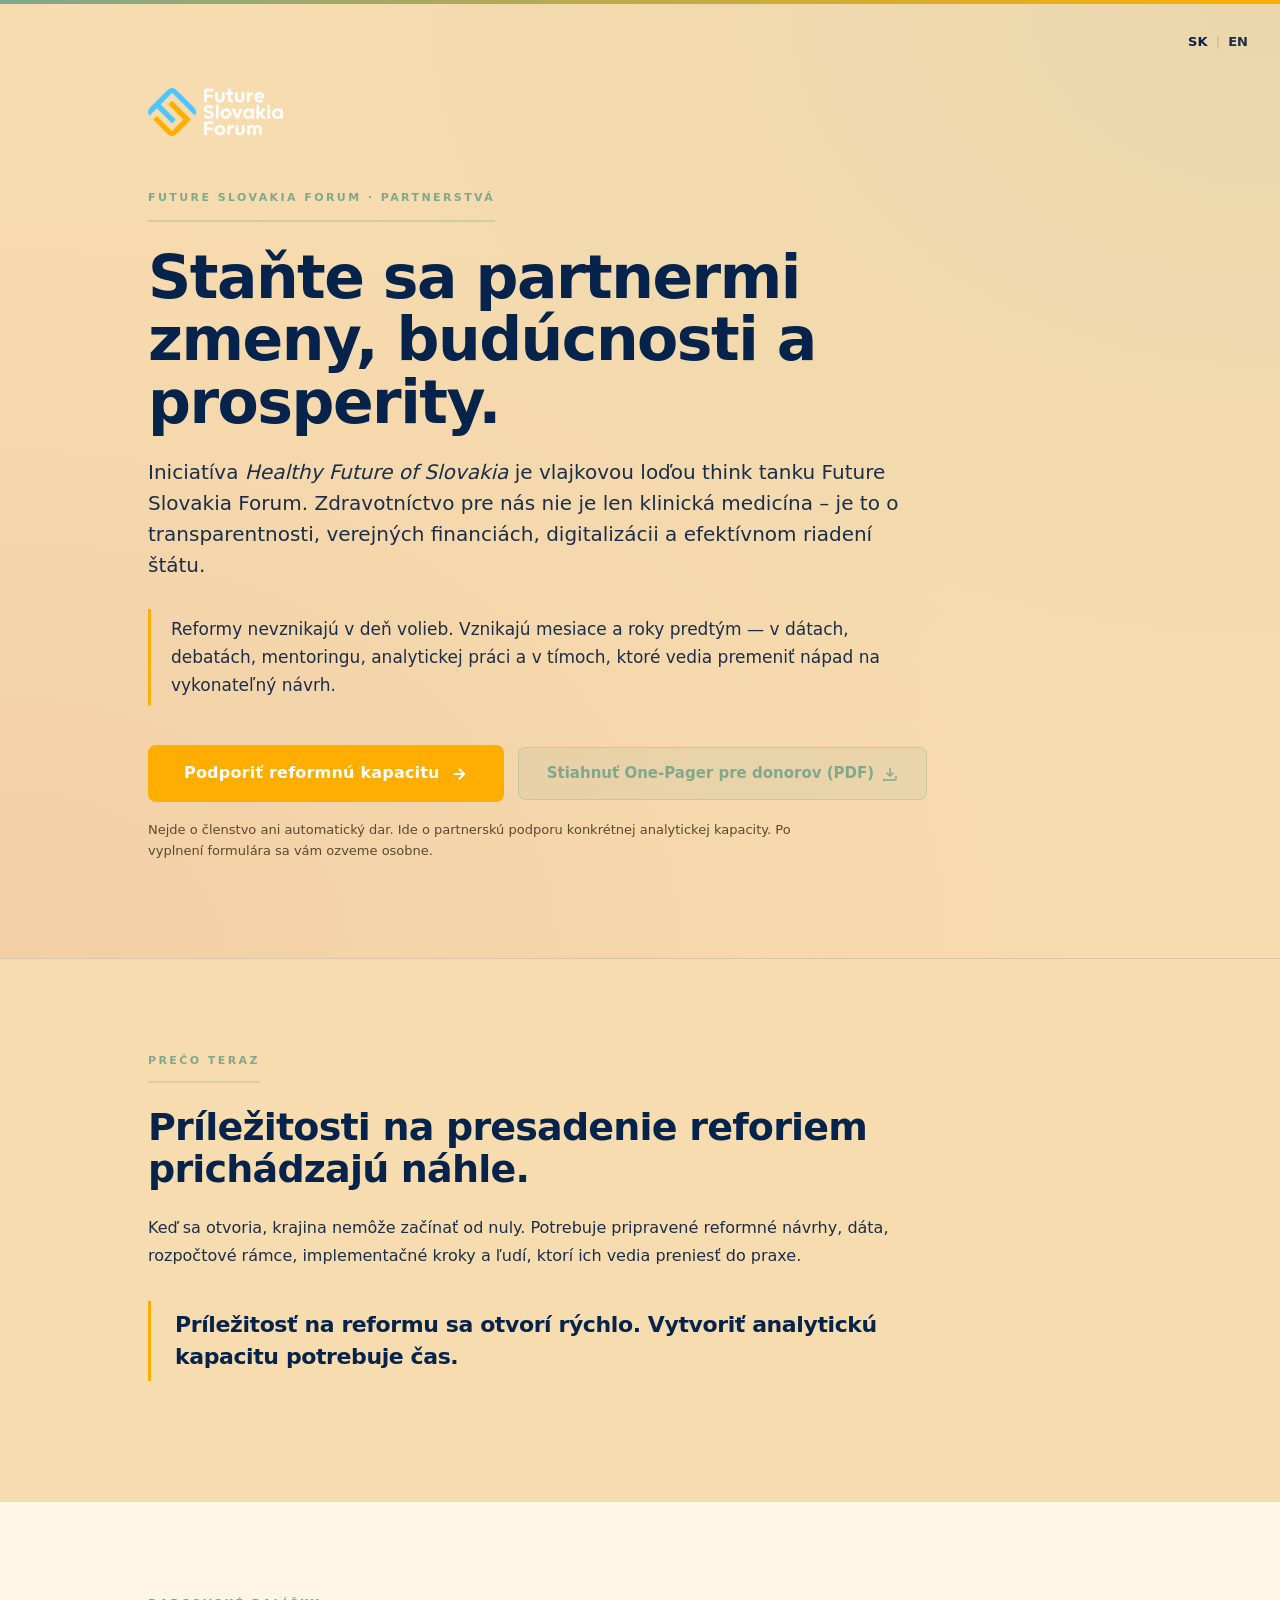
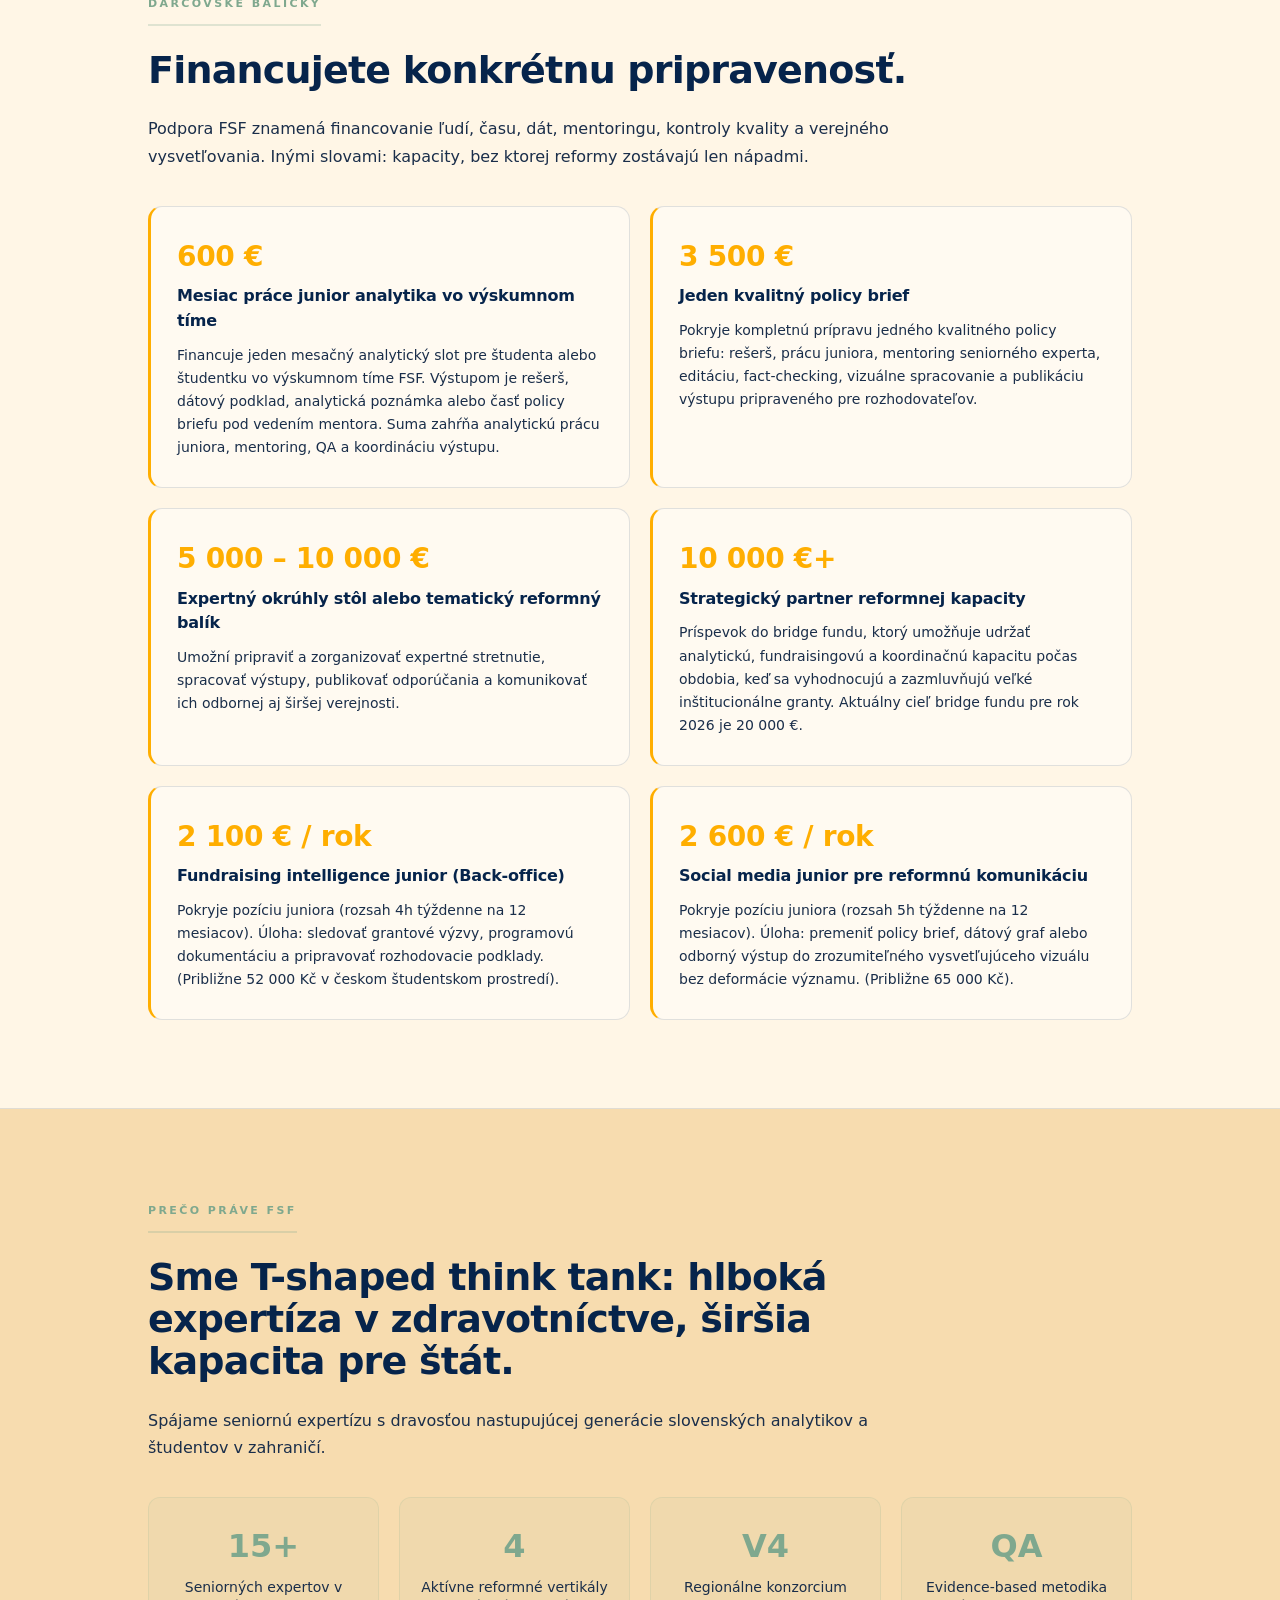
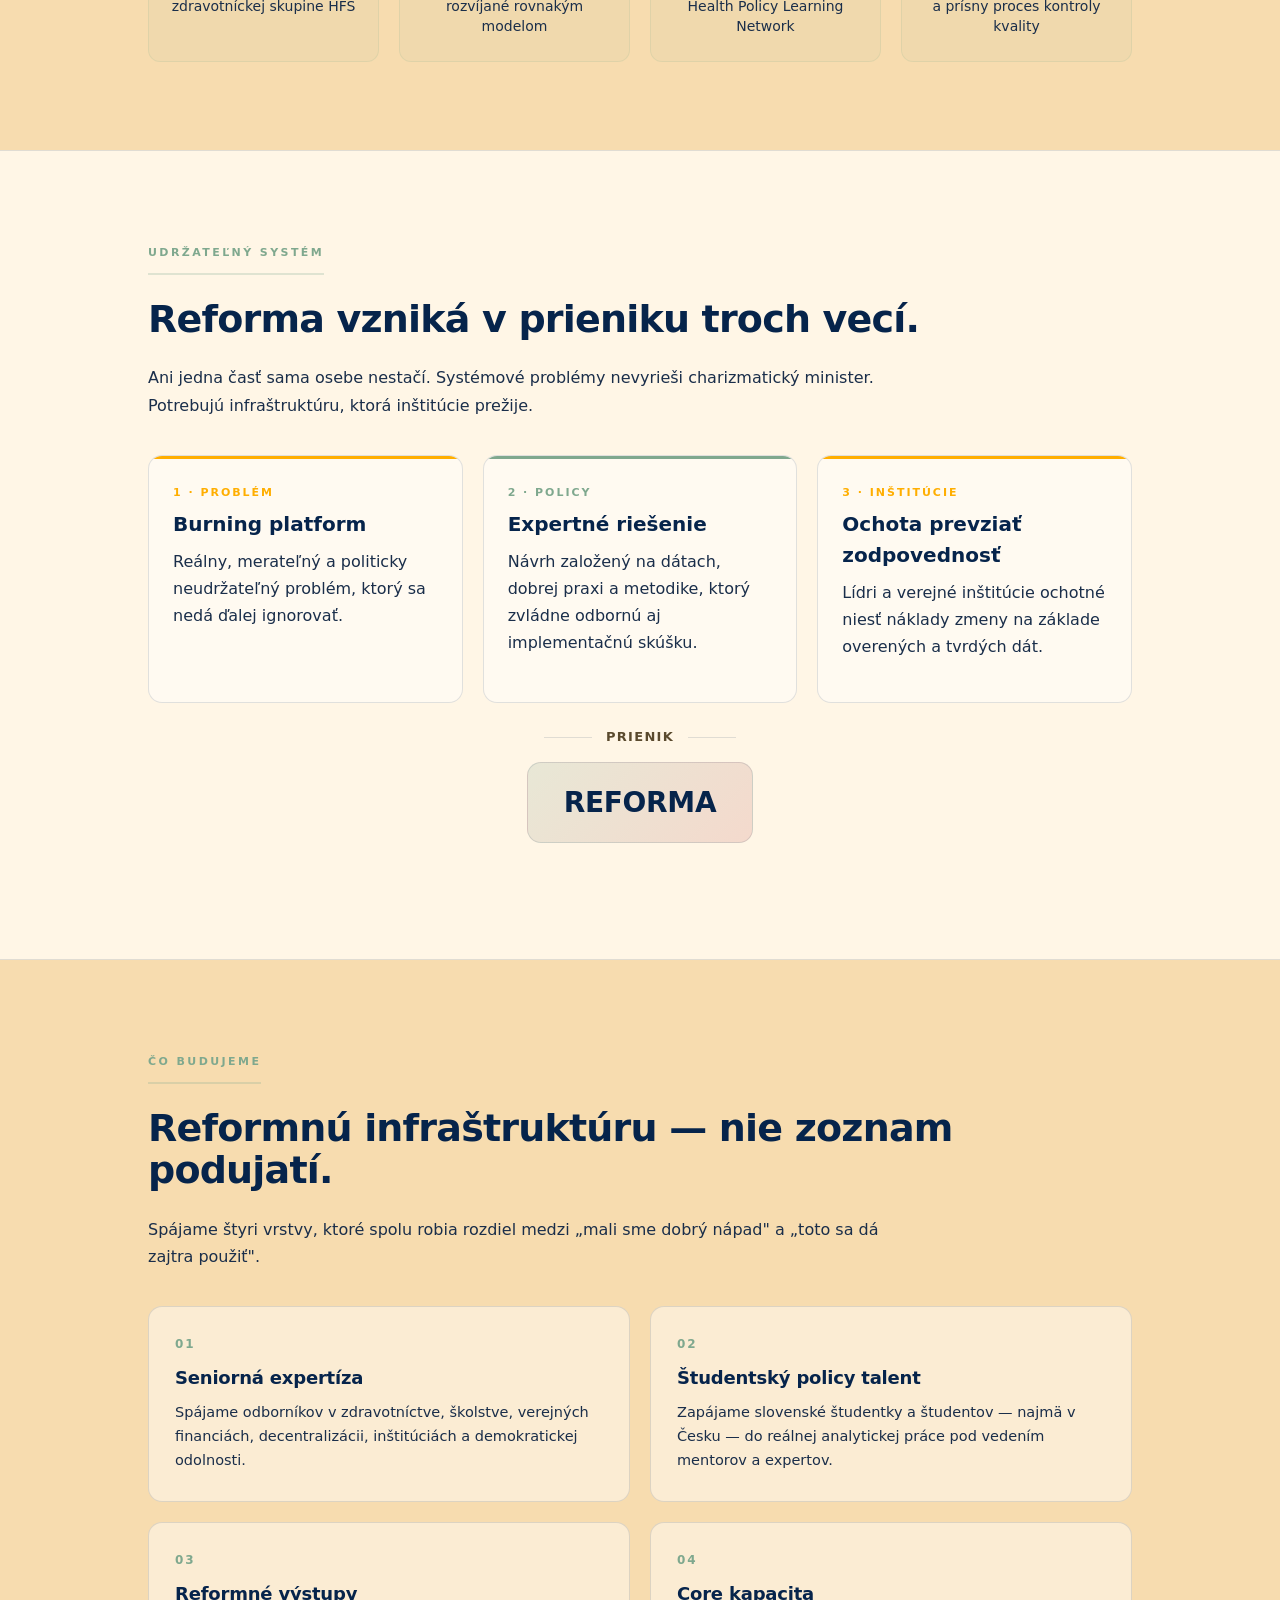
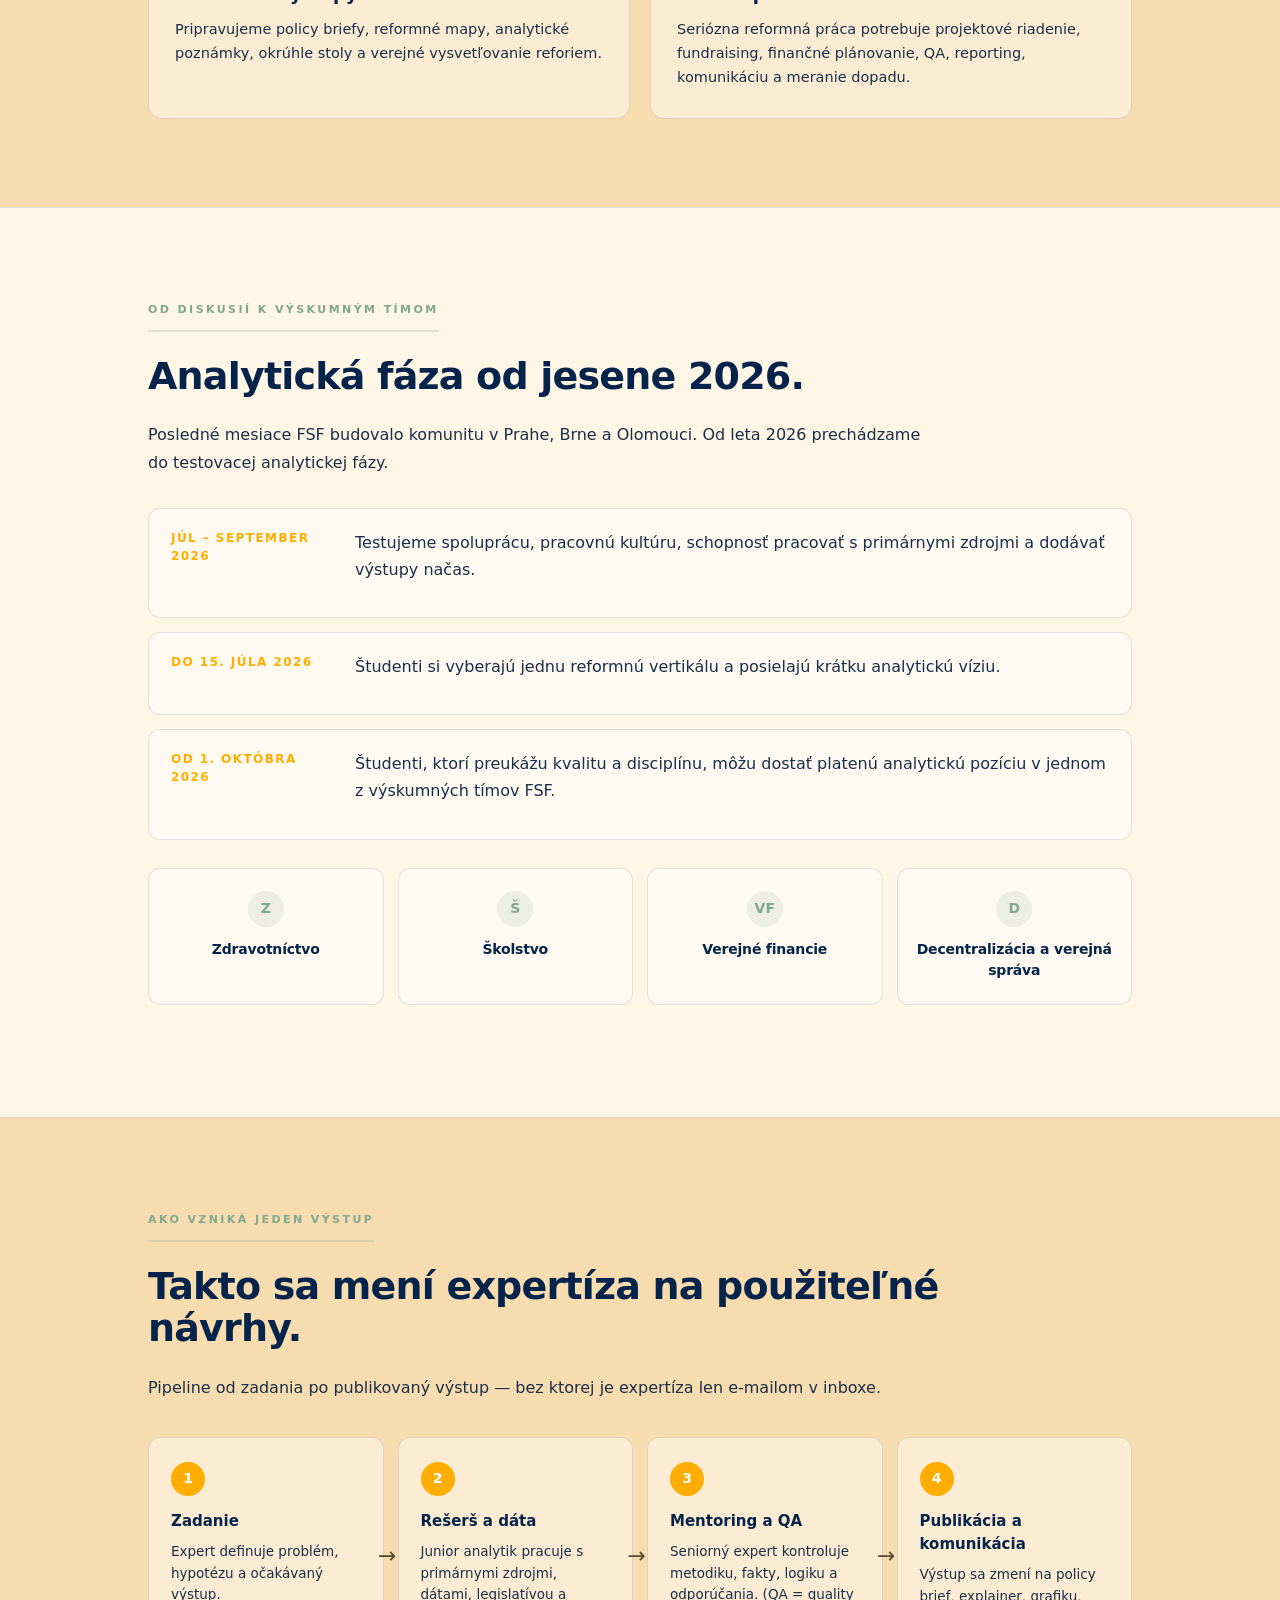
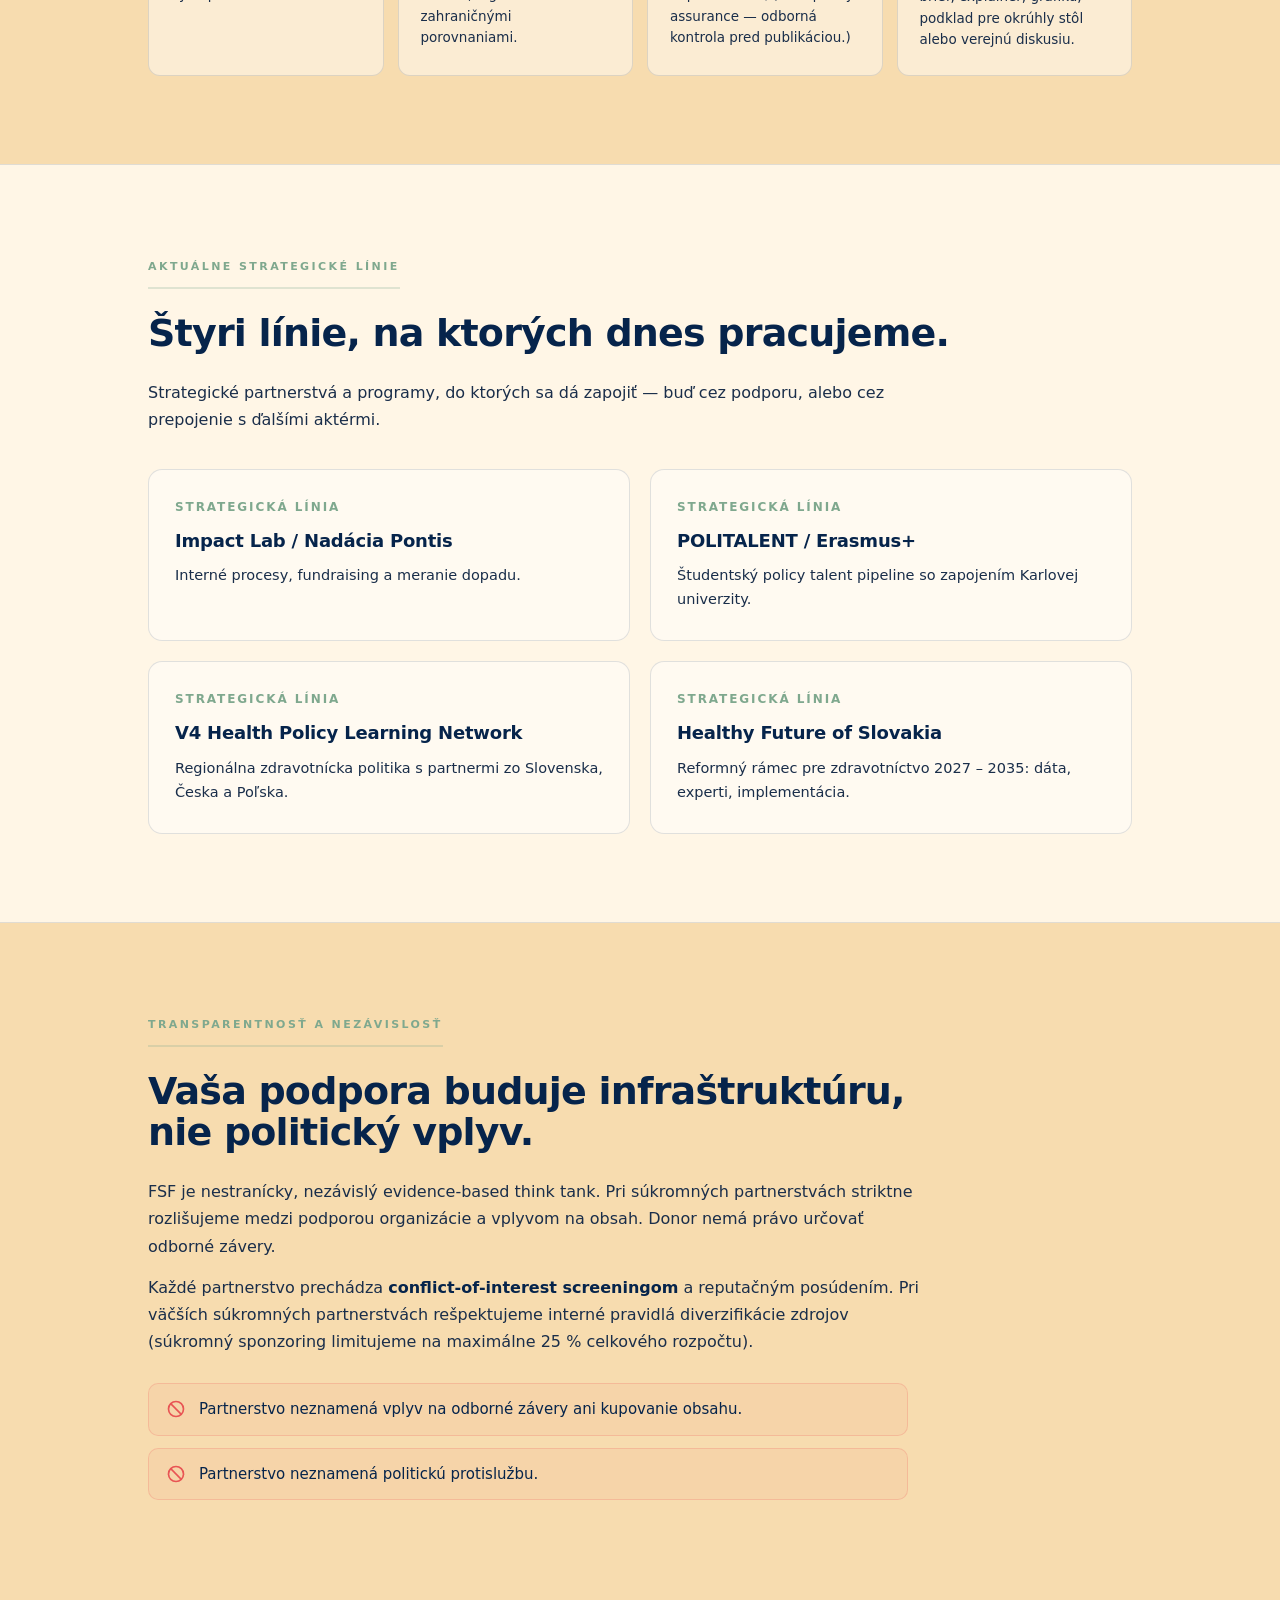
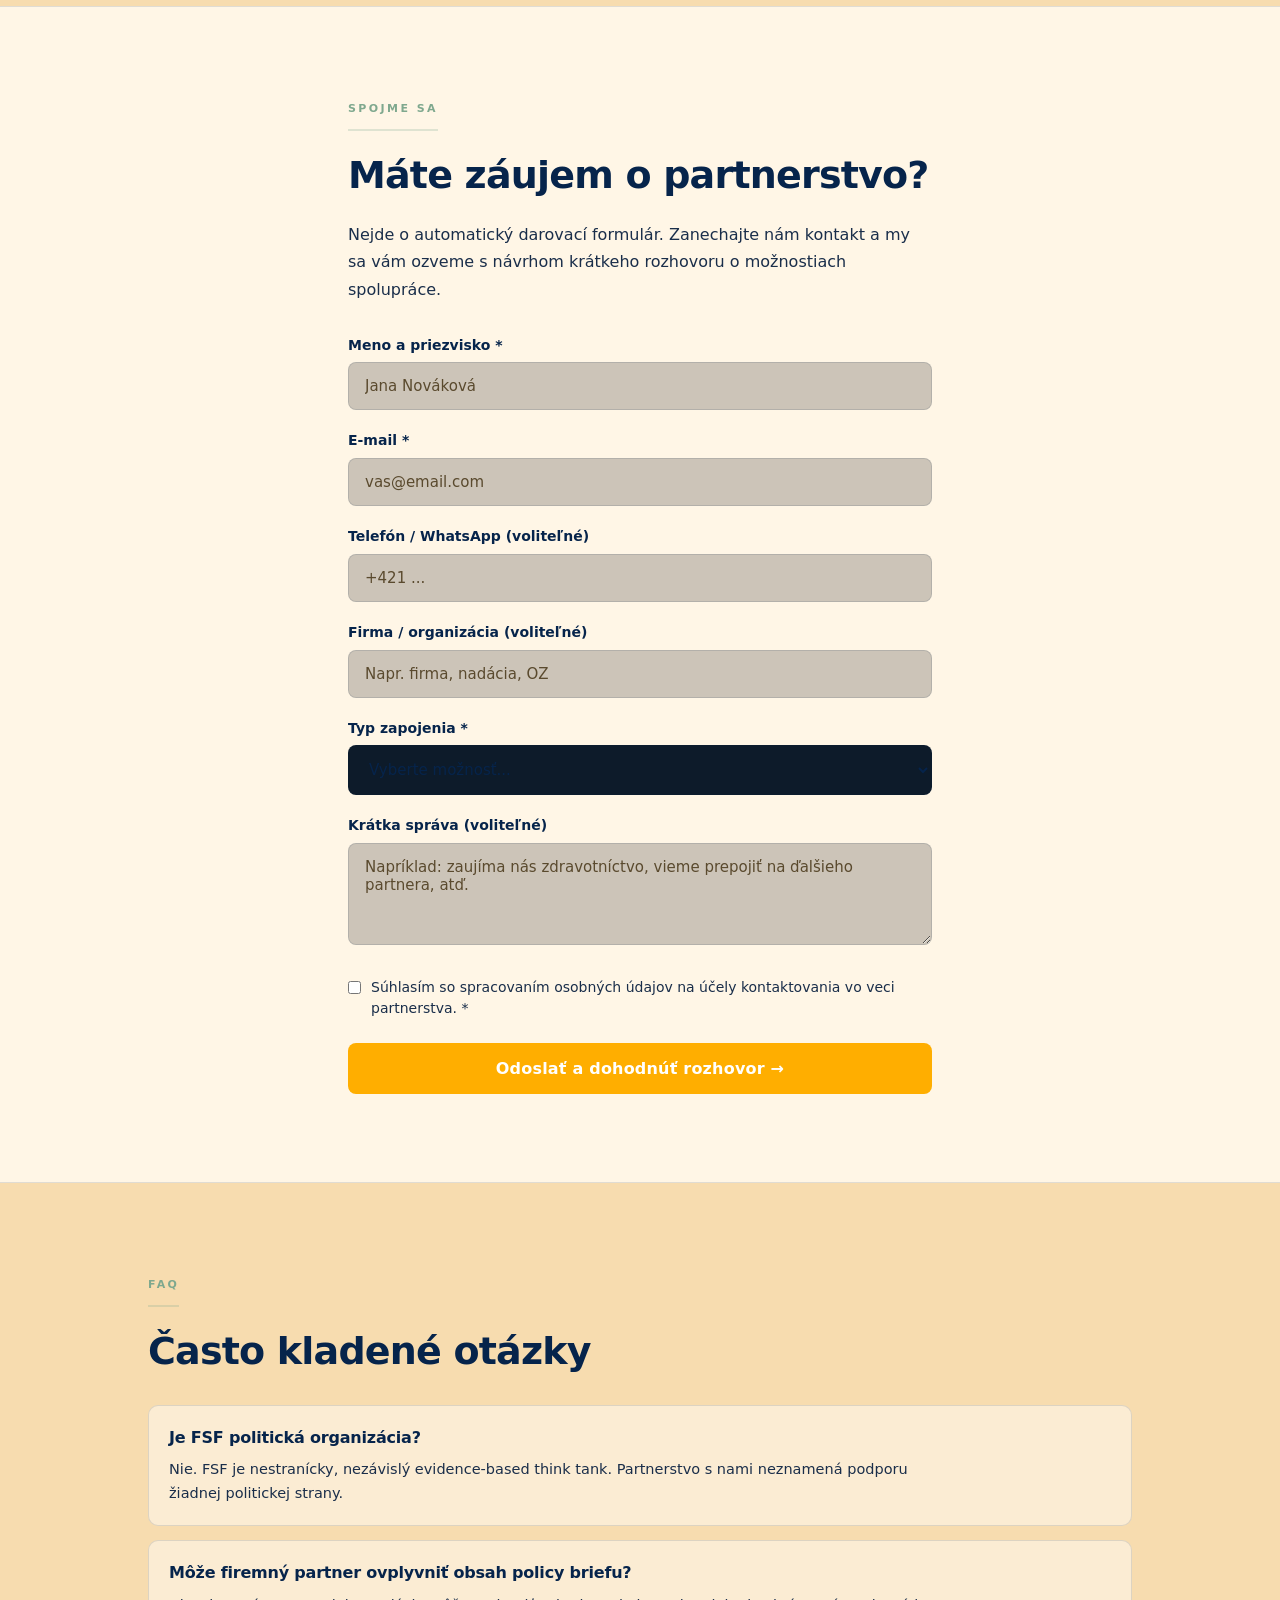
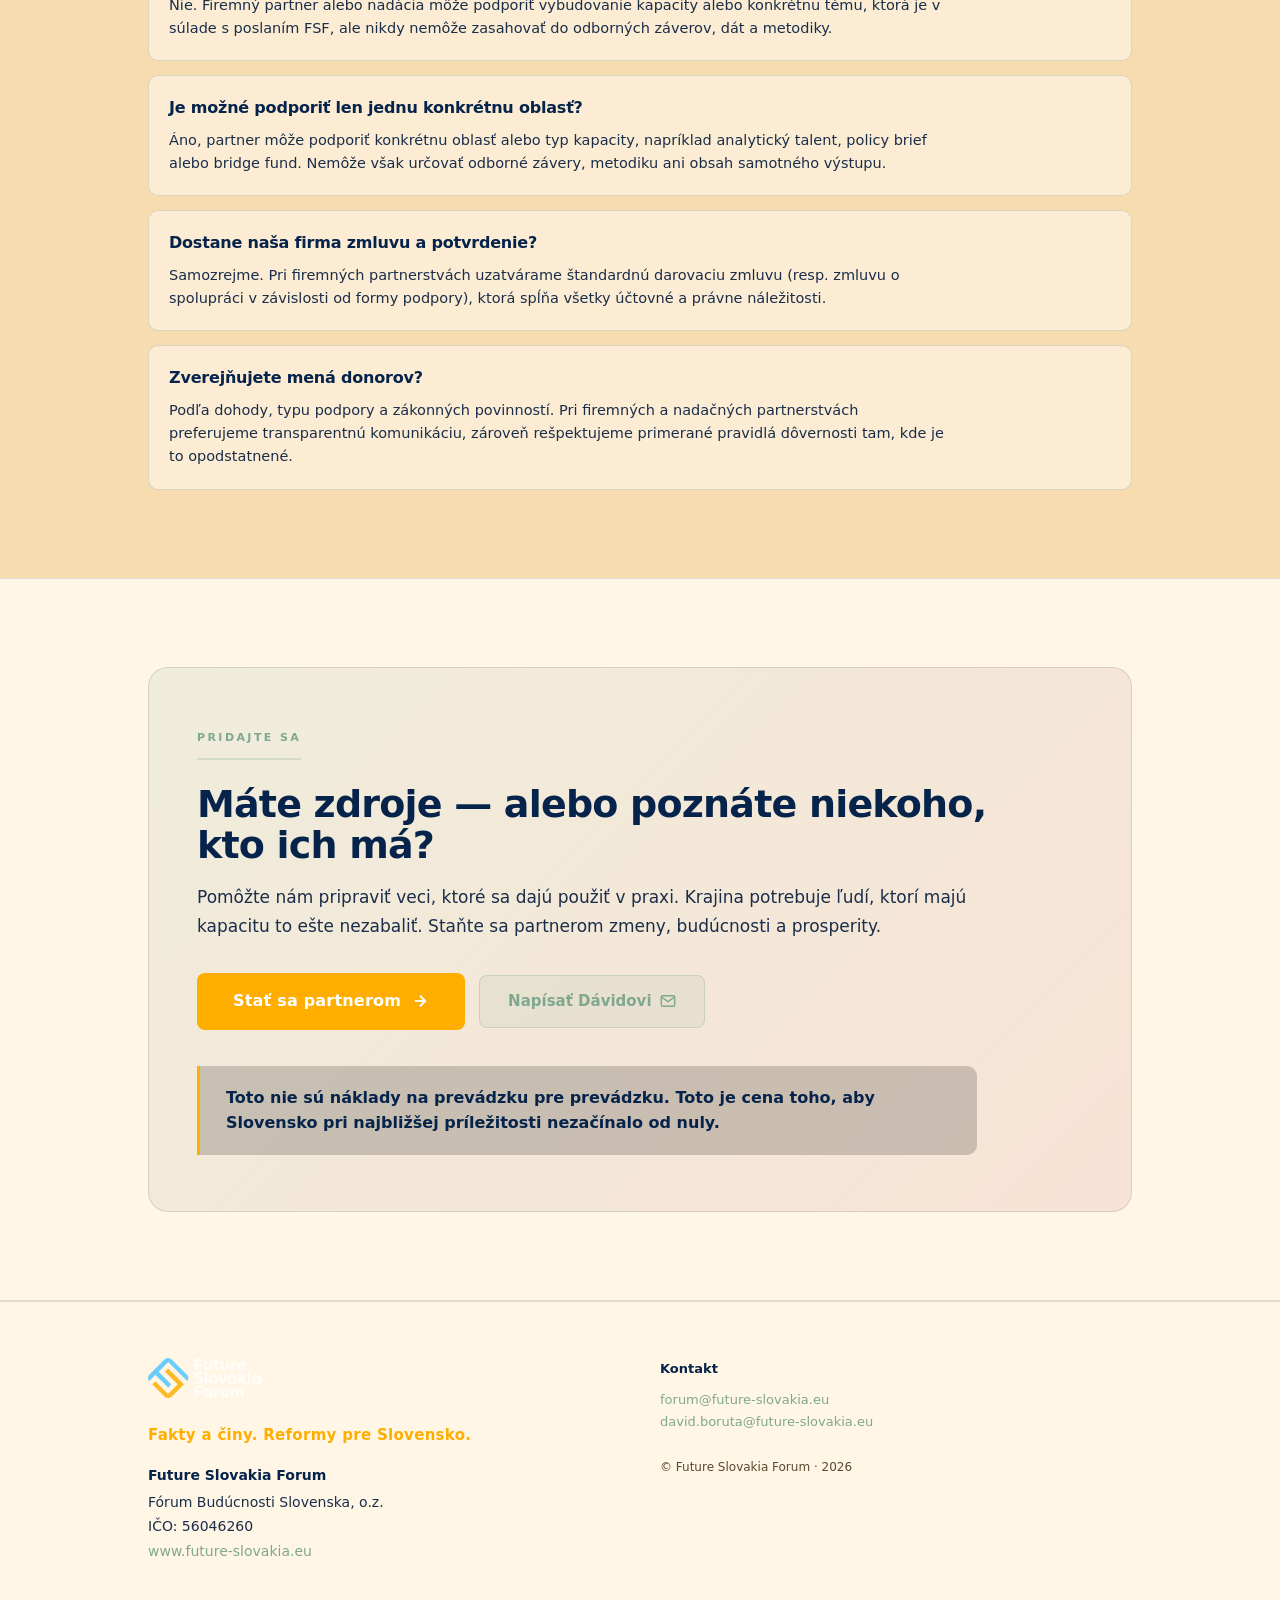
==== commit 9e38fc80: "partneri-zmeny: swap :root palette to cream/sapphire/marigold [Variant B 1/4] - --bg-primary: #0a162" ====
--- a/partneri-zmeny/index.html
+++ b/partneri-zmeny/index.html
@@ -30,17 +30,17 @@
   html{scroll-behavior:smooth}
 
   :root{
-    --bg-primary:#0a1628;
-    --bg-secondary:#10233b;
-    --text-primary:#f5f7fb;
-    --text-secondary:#9fb0c7;
-    --text-muted:#7f8ea3;
-    --accent:#c25b5b;
-    --accent-hover:#a84a4a;
+    --bg-primary:#F7DCAF;
+    --bg-secondary:#FFF6E6;
+    --text-primary:#06244B;
+    --text-secondary:#1a2e4a;
+    --text-muted:#5a4a2e;
+    --accent:#FFAE00;
+    --accent-hover:#E89B00;
     --cyan:#7fa88e;
-    --yellow:#f2b705;
-    --border-soft:rgba(255,255,255,0.10);
-    --card-bg:rgba(255,255,255,0.03);
+    --yellow:#FFAE00;
+    --border-soft:rgba(6,36,75,0.12);
+    --card-bg:rgba(255,255,255,0.45);
     --font:'Inter Tight',system-ui,sans-serif;
   }
 
@@ -552,7 +552,7 @@
         Podporiť reformnú kapacitu
         <svg viewBox="0 0 24 24"><line x1="5" y1="12" x2="19" y2="12"/><polyline points="12 5 19 12 12 19"/></svg>
       </a>
-      <a href="FSF_Donor_OnePager_May2026_TUNED.pdf" class="btn-secondary" target="_blank" rel="noopener" download>
+      <a href="FSF_Donor_OnePager_SK_May2026.pdf?v=20260520" class="btn-secondary" target="_blank" rel="noopener" download>
         Stiahnuť One-Pager pre donorov (PDF)
         <svg viewBox="0 0 24 24"><path d="M21 15v4a2 2 0 0 1-2 2H5a2 2 0 0 1-2-2v4M7 10l5 5 5-5M12 15V3"/></svg>
       </a>
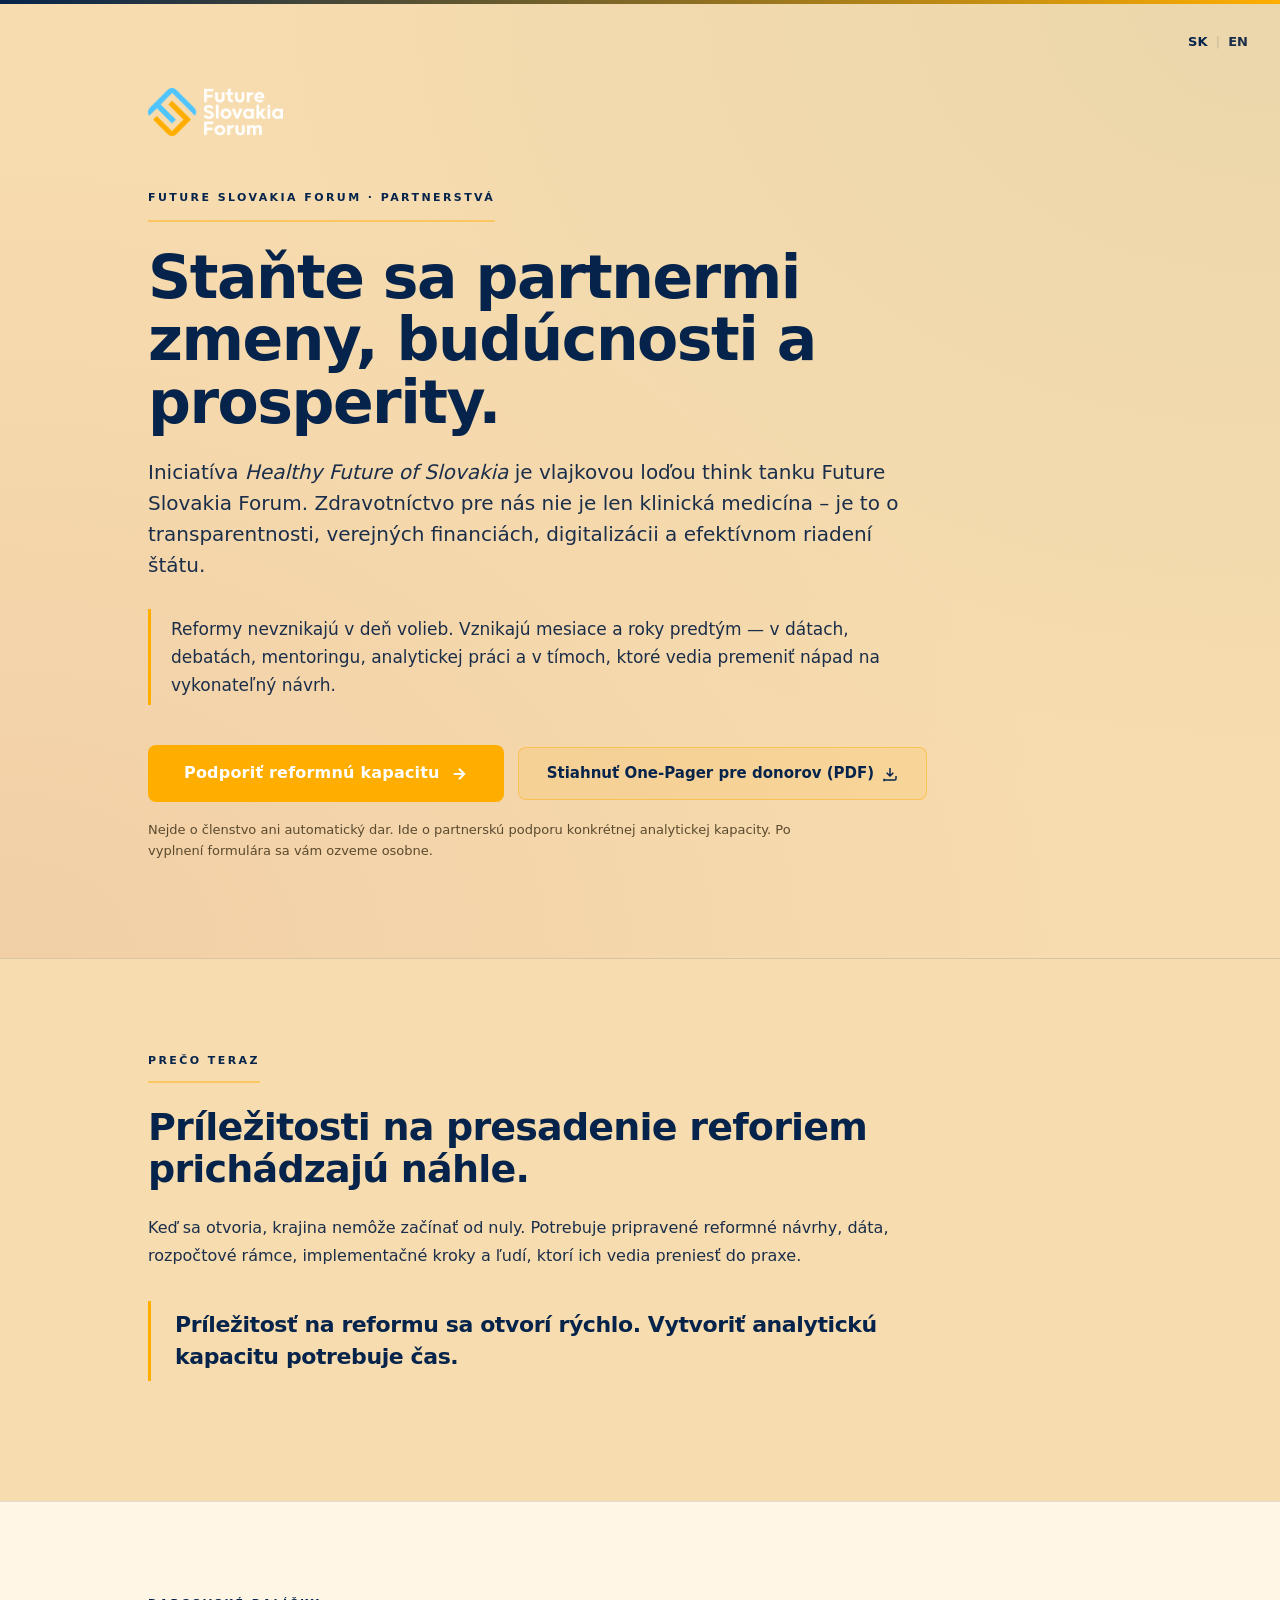
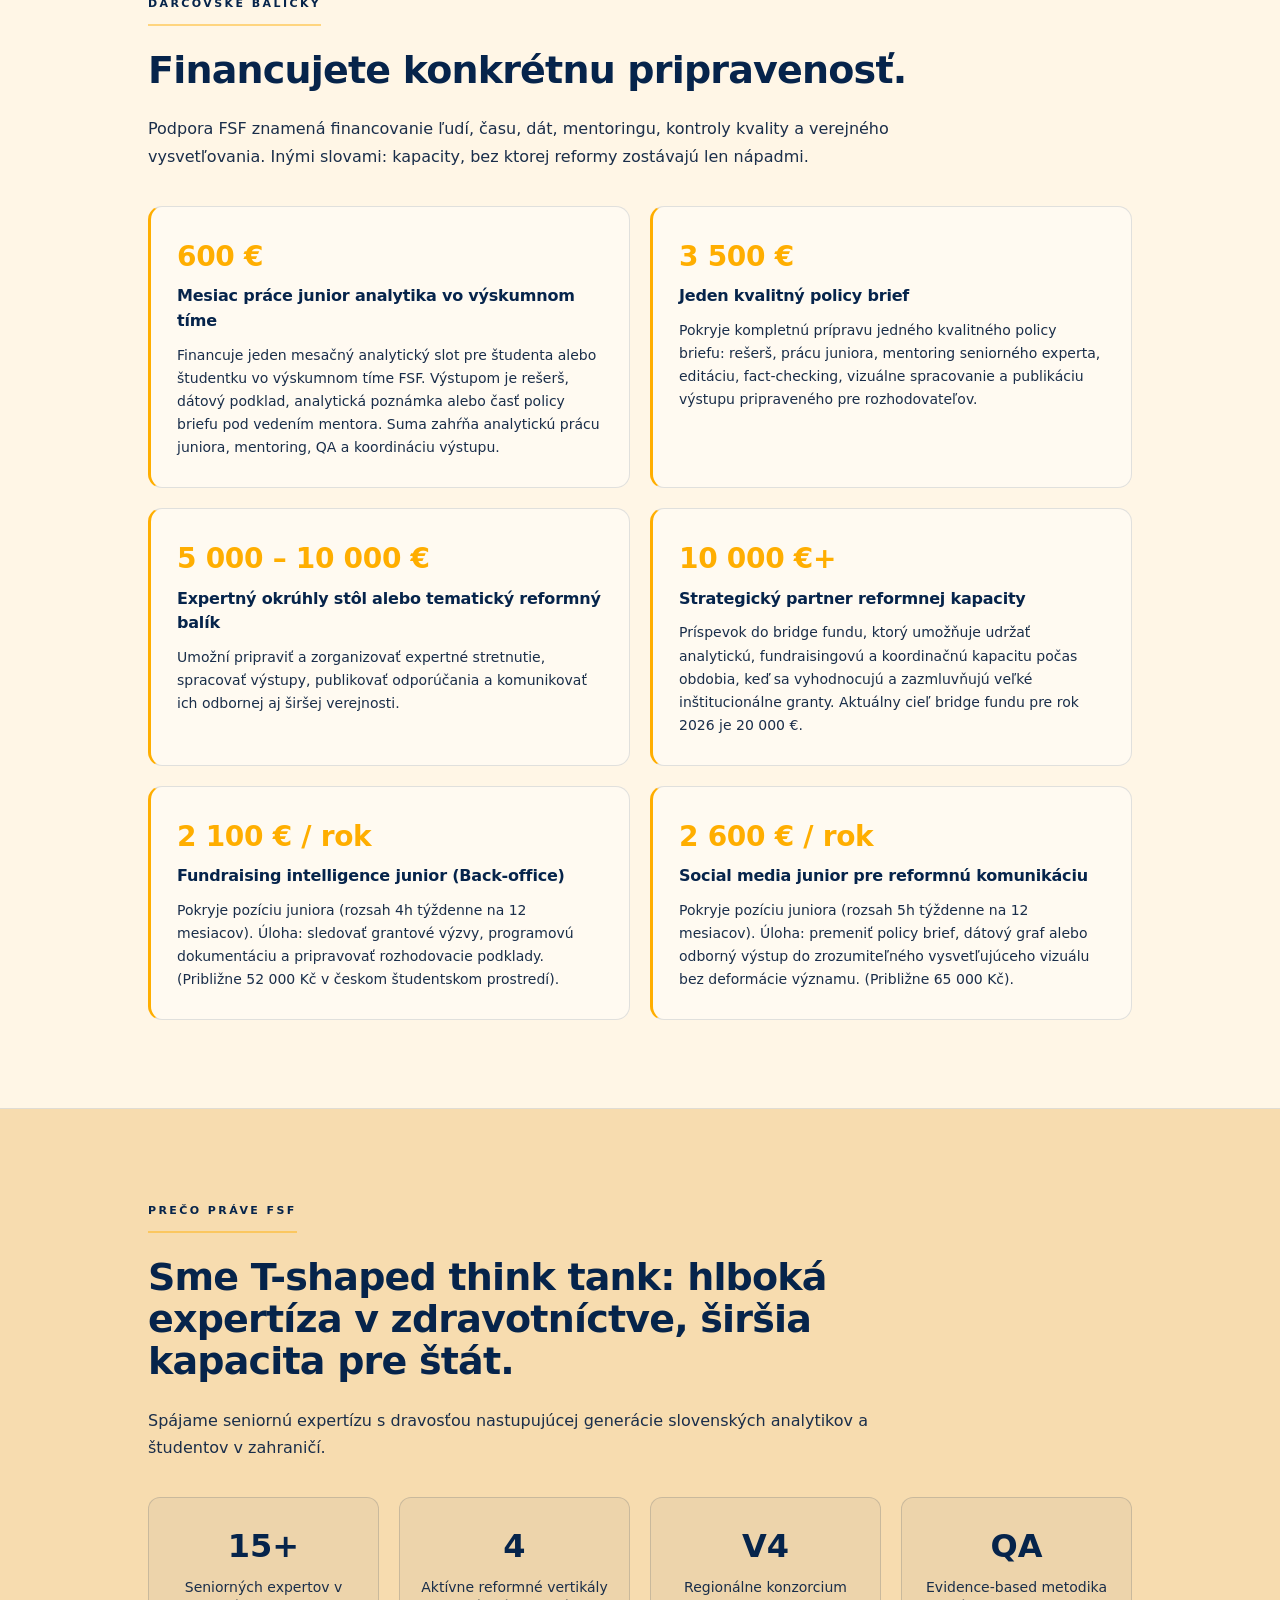
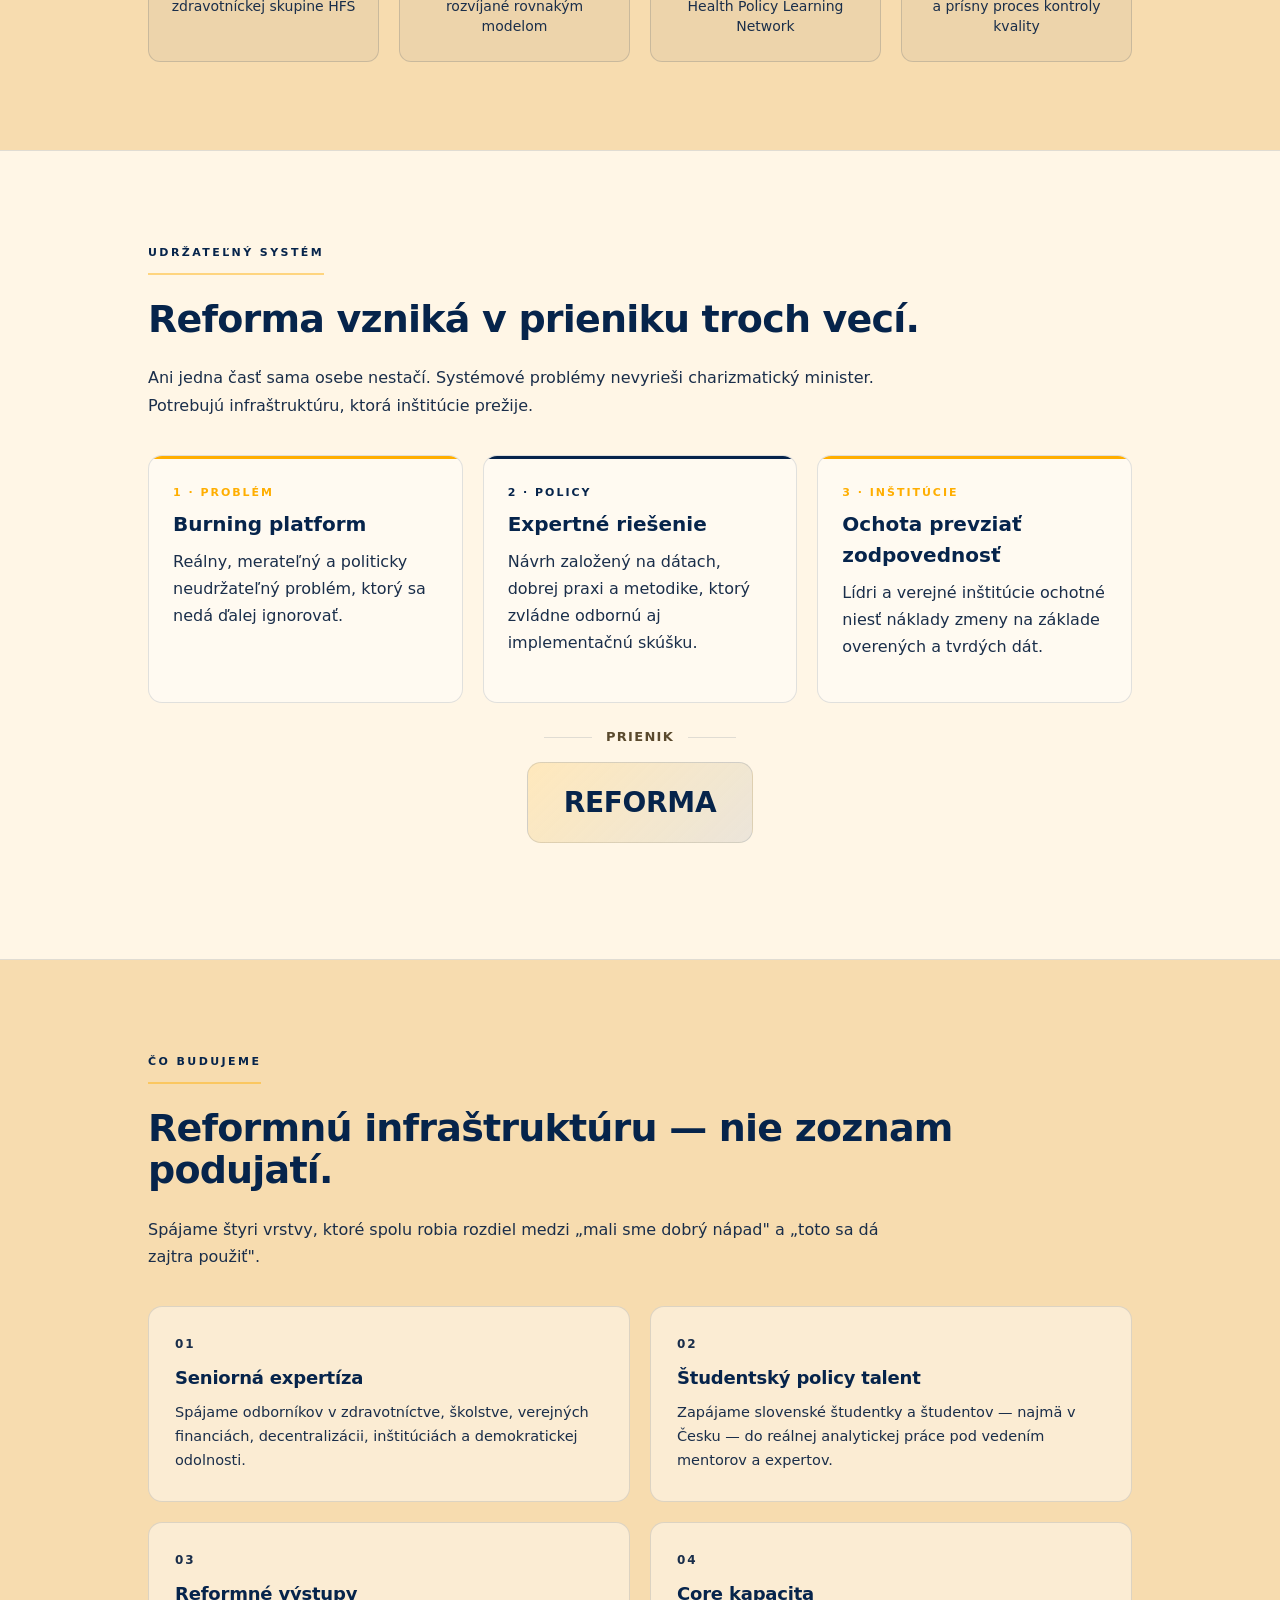
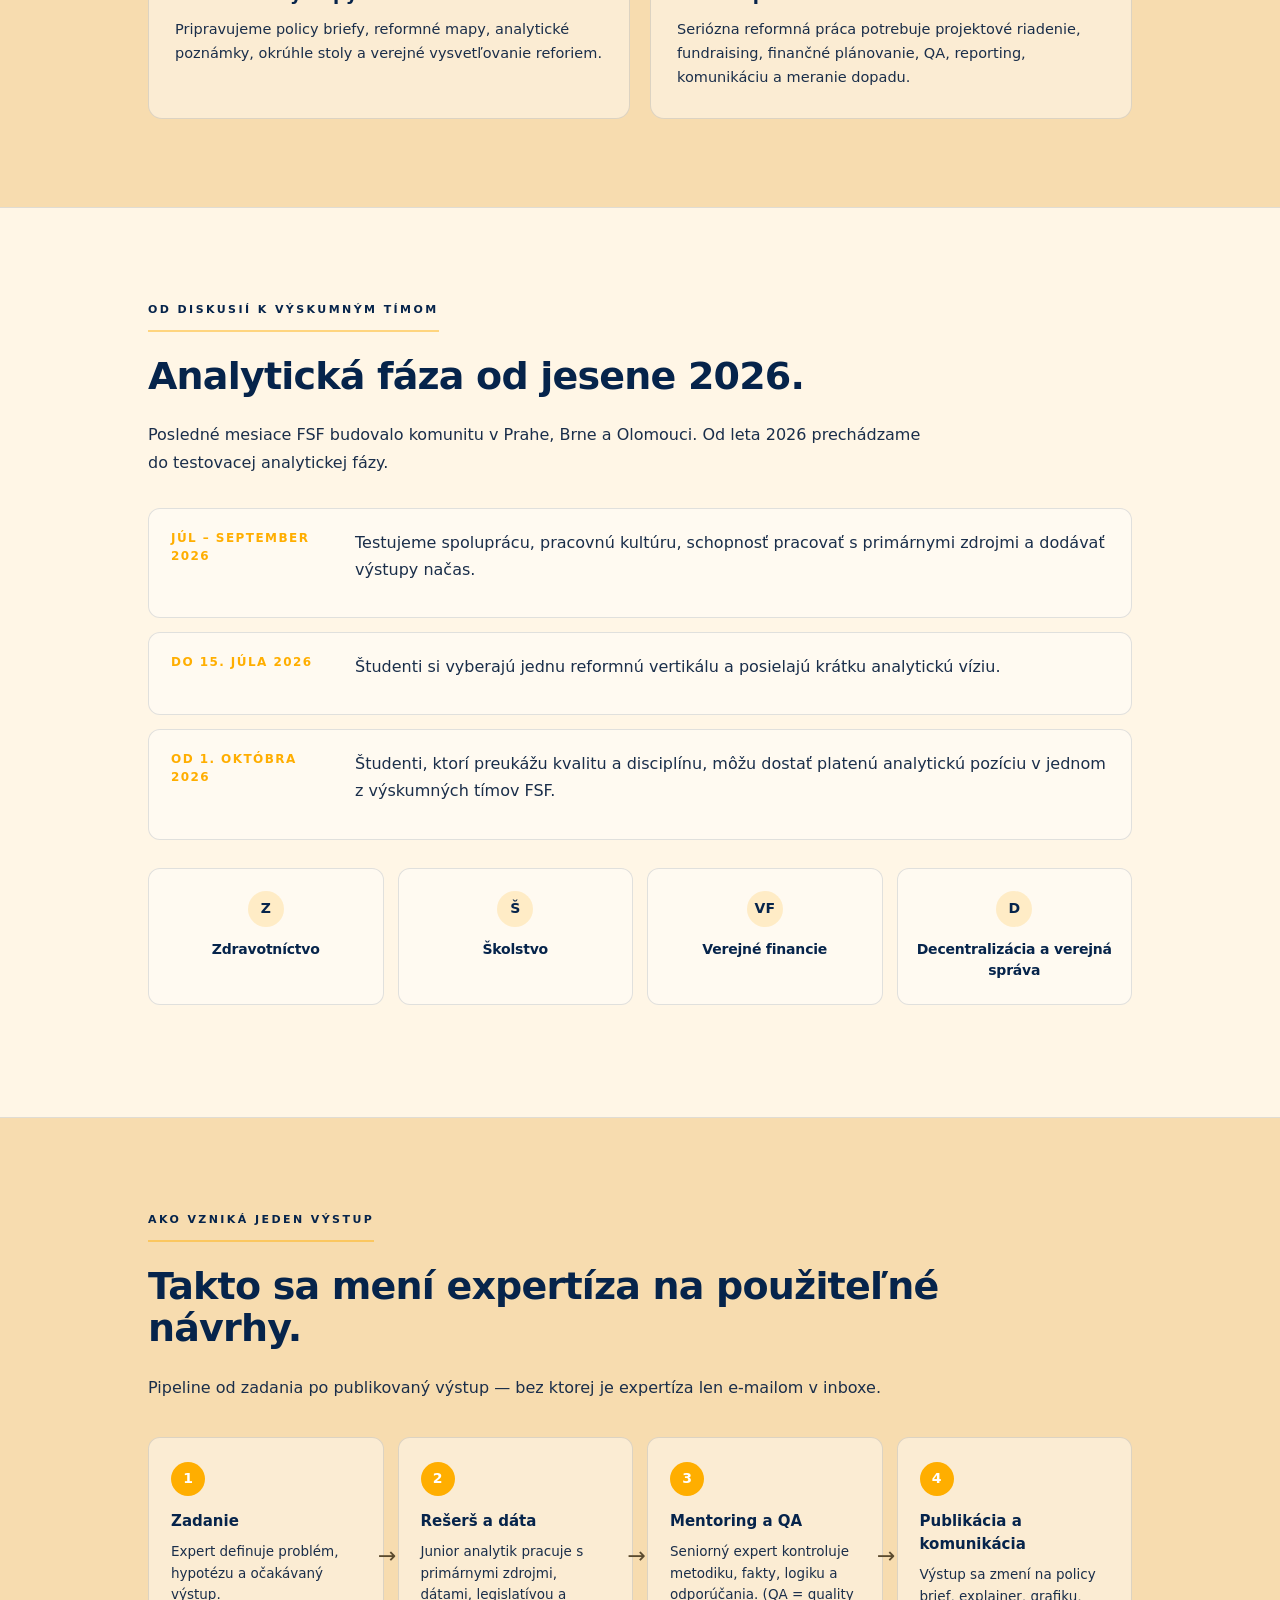
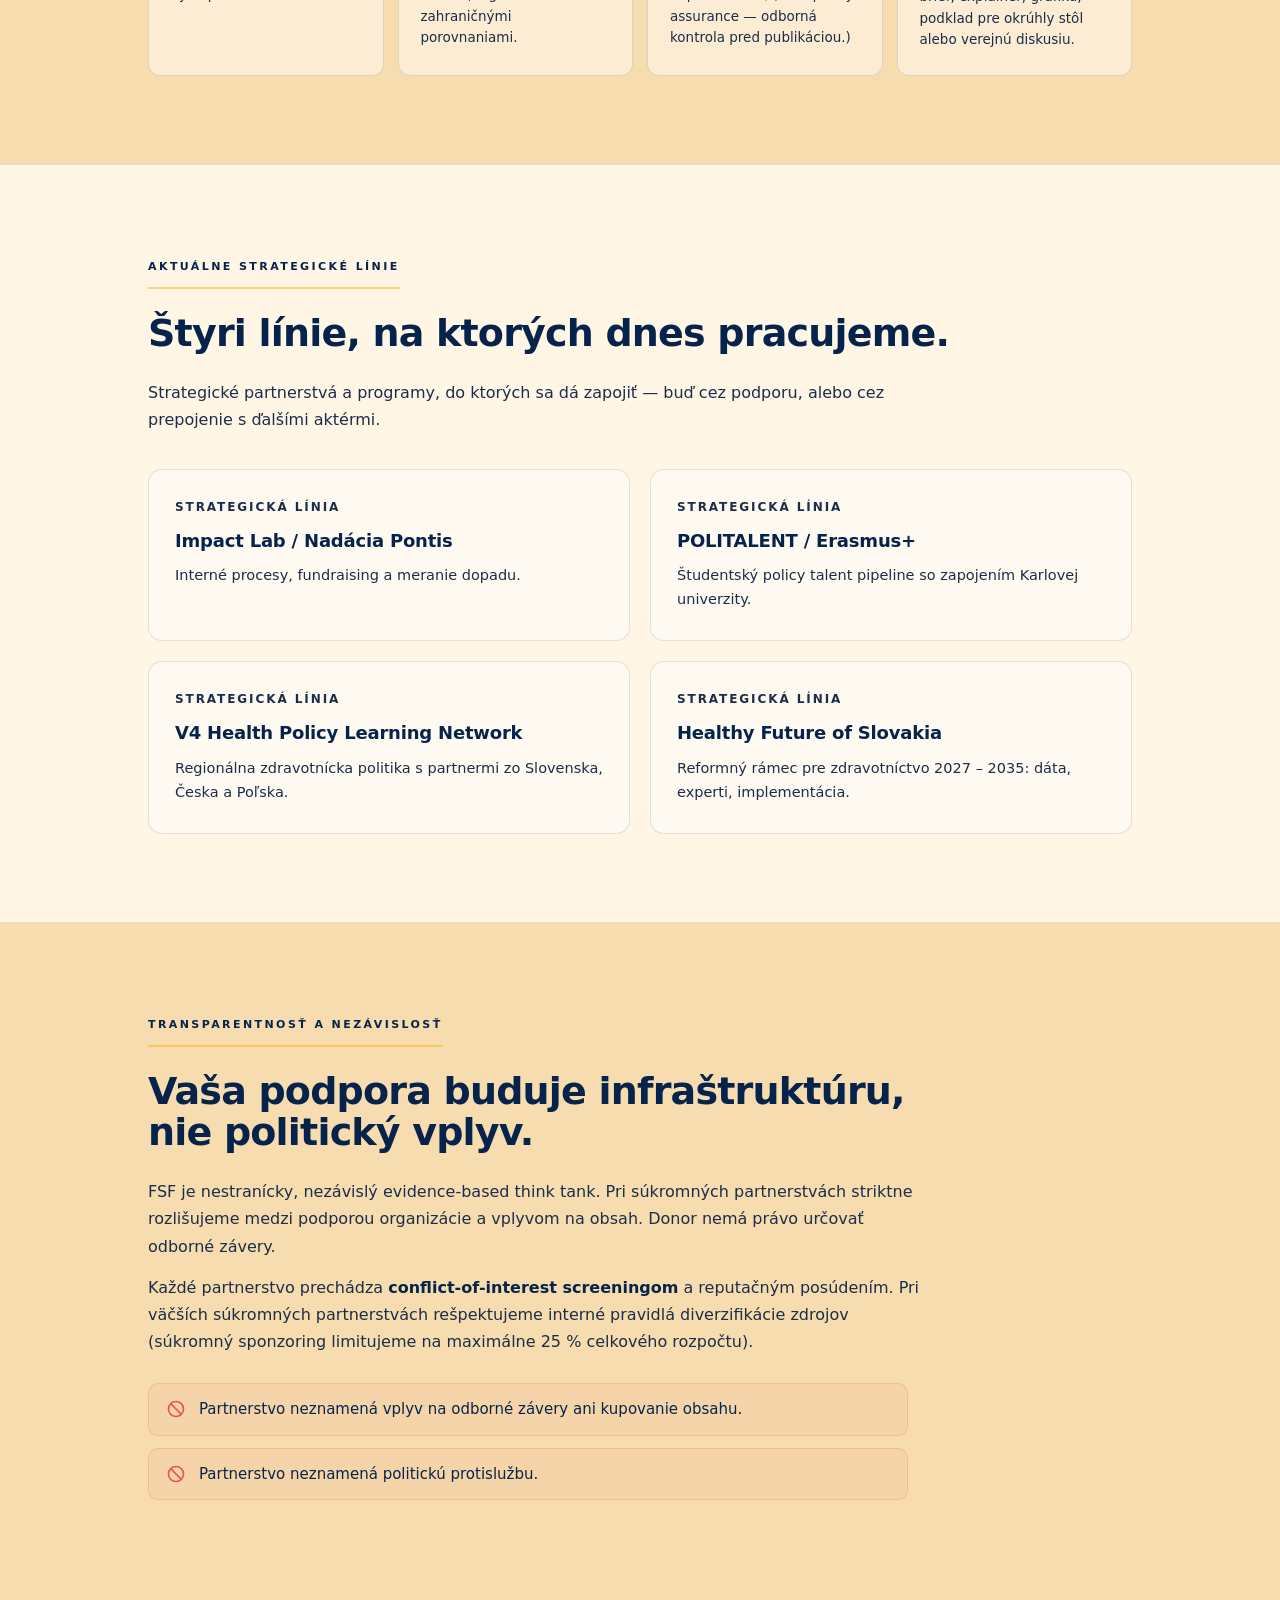
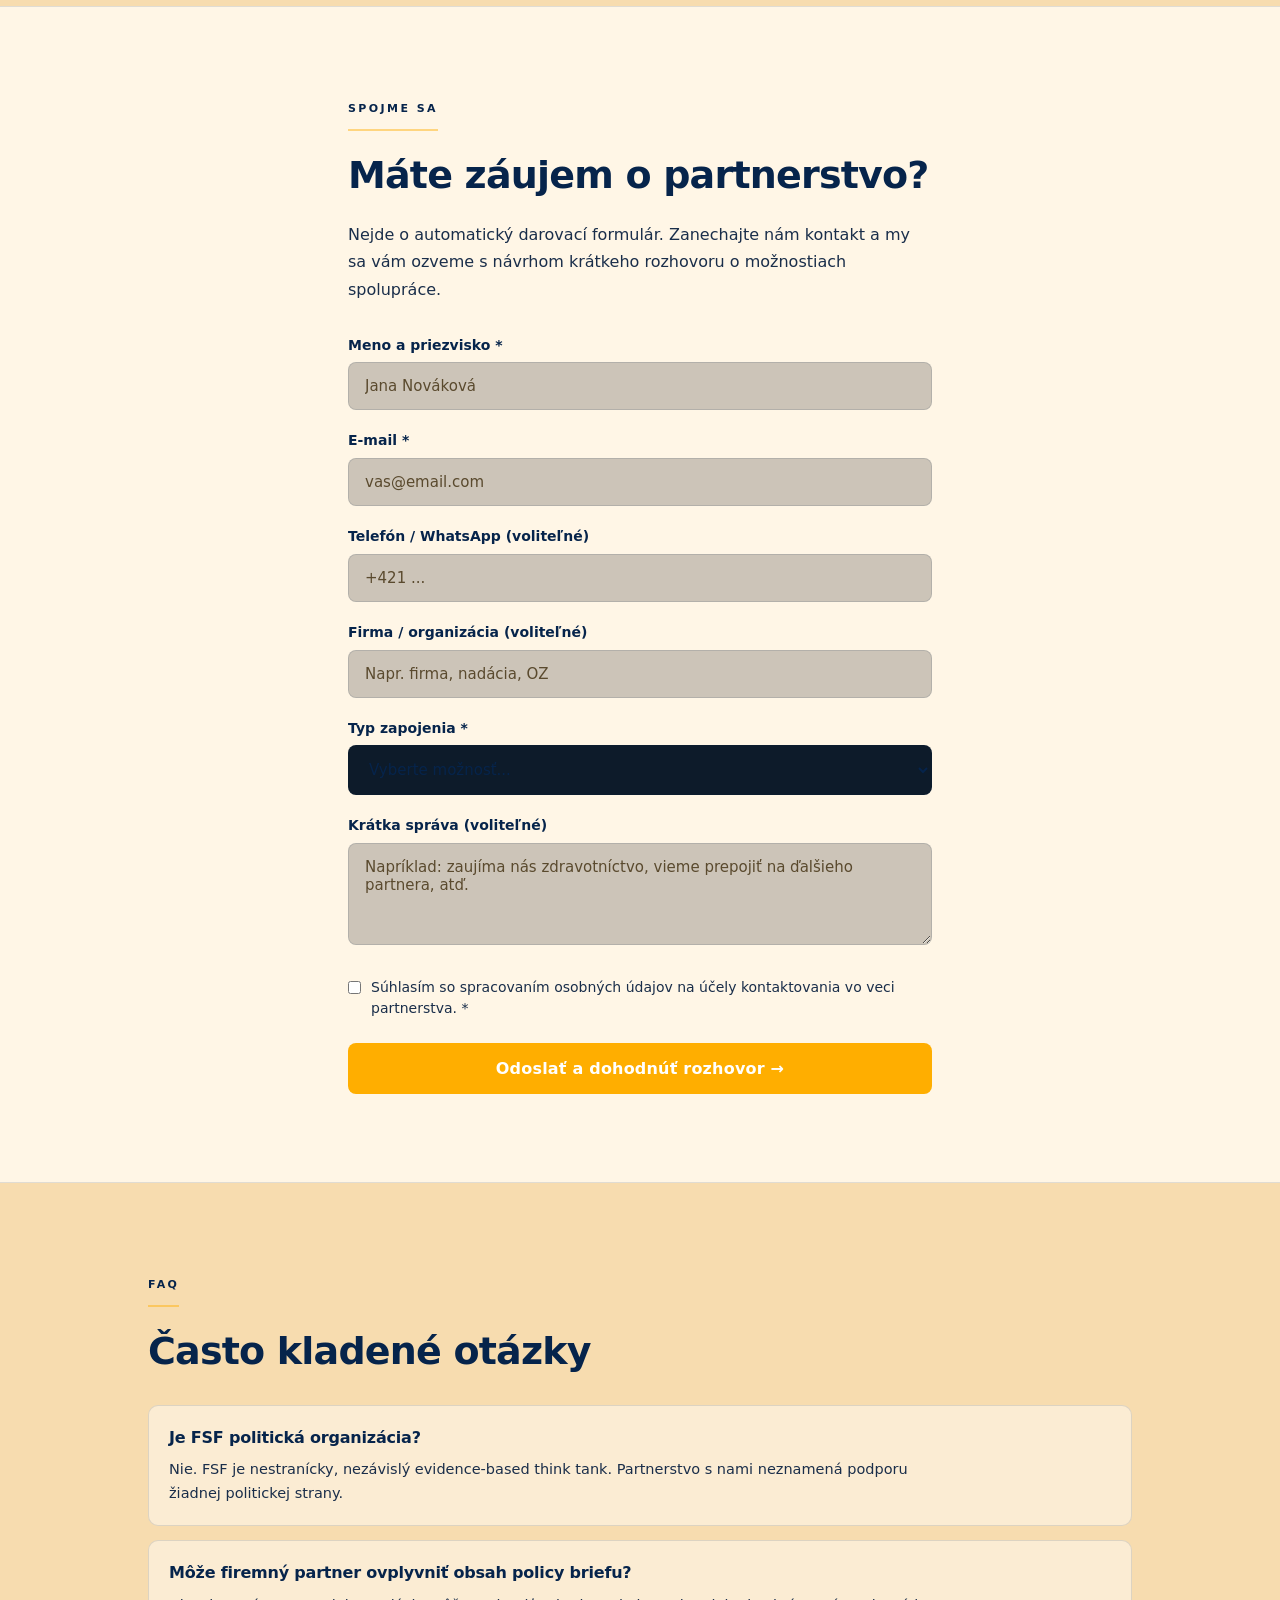
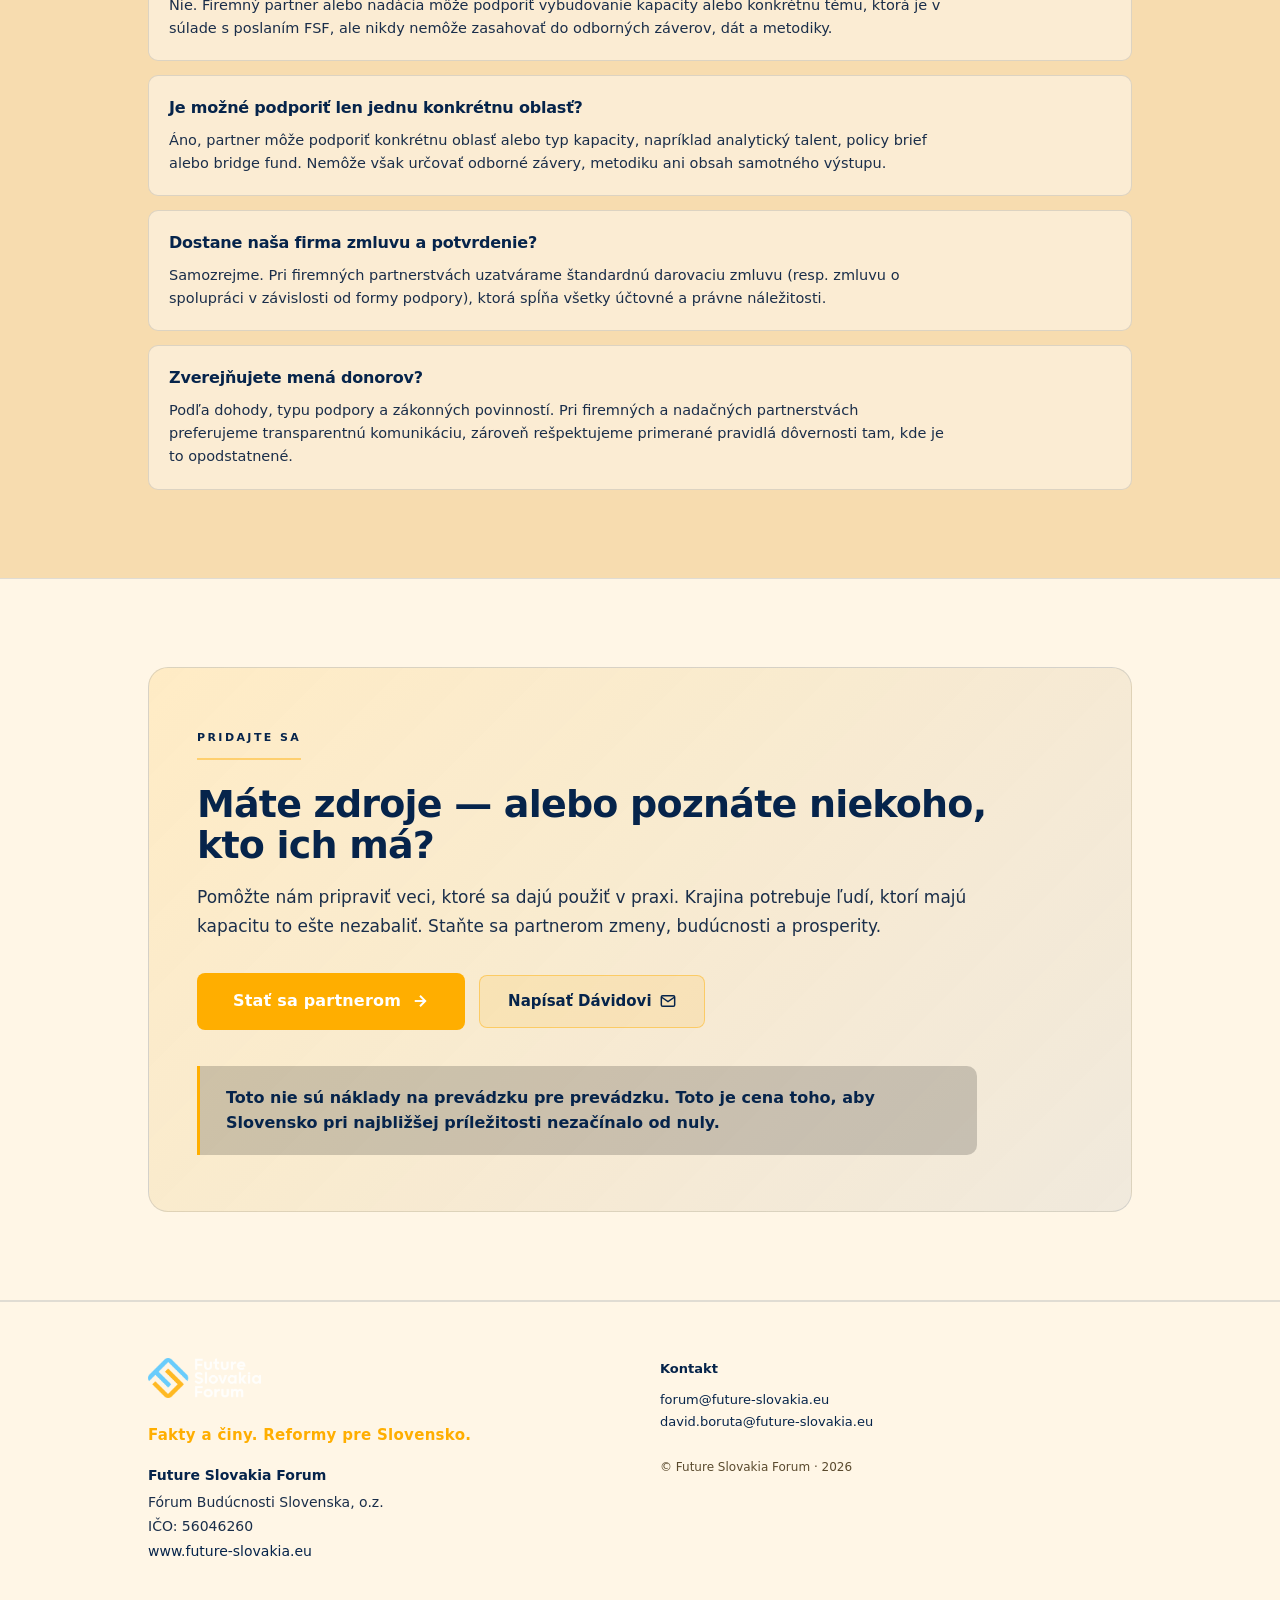
==== commit 1253f83e: "partneri-zmeny: reassign sage-green use-cases [Variant B 2/4] Added --success:#7fa88e (semantic gree" ====
--- a/partneri-zmeny/index.html
+++ b/partneri-zmeny/index.html
@@ -38,6 +38,7 @@
     --accent:#FFAE00;
     --accent-hover:#E89B00;
     --cyan:#7fa88e;
+    --success:#7fa88e;
     --yellow:#FFAE00;
     --border-soft:rgba(6,36,75,0.12);
     --card-bg:rgba(255,255,255,0.45);
@@ -61,13 +62,13 @@
 
   body::before{
     content:'';position:fixed;top:0;left:0;right:0;height:4px;z-index:50;
-    background:linear-gradient(90deg,var(--cyan),var(--accent));
+    background:linear-gradient(90deg,var(--text-primary),var(--accent));
   }
 
   /* Language switcher — absolute top-right of .hero / .header */
   .lang-switcher{position:absolute;top:32px;right:32px;font-size:13px;font-weight:600;z-index:10;display:flex;gap:8px;align-items:center}
   .lang-switcher a{color:var(--text-secondary);text-decoration:none;transition:color 0.2s}
-  .lang-switcher a:hover{color:var(--cyan)}
+  .lang-switcher a:hover{color:var(--text-primary)}
   .lang-switcher a.active{color:var(--text-primary);pointer-events:none}
   .lang-switcher .sep{color:var(--border-soft)}
   @media (max-width:640px){.lang-switcher{top:16px;right:20px}}
@@ -117,9 +118,9 @@
   }
   .hero-eyebrow{
     font-size:11px;font-weight:700;letter-spacing:0.22em;text-transform:uppercase;
-    color:var(--cyan);
+    color:var(--text-primary);
     padding-bottom:14px;
-    border-bottom:2px solid rgba(127,168,142,0.30);
+    border-bottom:2px solid rgba(255,174,0,0.45);
     display:inline-block;margin-bottom:24px;
   }
   .hero h1{
@@ -160,13 +161,13 @@
   .btn-secondary{
     display:inline-flex;align-items:center;gap:8px;
     padding:14px 28px;
-    background:rgba(127,168,142,0.10);color:var(--cyan);
+    background:rgba(255,174,0,0.12);color:var(--text-primary);
     font-size:15px;font-weight:600;font-family:var(--font);
-    border:1px solid rgba(127,168,142,0.30);border-radius:8px;
+    border:1px solid rgba(255,174,0,0.45);border-radius:8px;
     text-decoration:none;cursor:pointer;
     transition:background 0.2s,border-color 0.2s;
   }
-  .btn-secondary:hover{background:rgba(127,168,142,0.18);border-color:var(--cyan)}
+  .btn-secondary:hover{background:rgba(255,174,0,0.22);border-color:var(--accent)}
   .btn-secondary svg{width:16px;height:16px;stroke:currentColor;fill:none;stroke-width:2.2}
   .hero-microcopy{
     font-size:13px;color:var(--text-muted);font-weight:500;
@@ -179,9 +180,9 @@
   .section-wrap{max-width:1080px;margin:0 auto;padding:88px 48px}
   .section-label{
     font-size:11px;font-weight:700;letter-spacing:0.22em;text-transform:uppercase;
-    color:var(--cyan);margin-bottom:24px;
+    color:var(--text-primary);margin-bottom:24px;
     padding-bottom:12px;
-    border-bottom:2px solid rgba(127,168,142,0.25);
+    border-bottom:2px solid rgba(255,174,0,0.45);
     display:inline-block;
   }
   .section h2{
@@ -221,14 +222,14 @@
     content:'';position:absolute;top:0;left:0;right:0;height:3px;
   }
   .venn-card.c1::before{background:var(--accent)}
-  .venn-card.c2::before{background:var(--cyan)}
+  .venn-card.c2::before{background:var(--text-primary)}
   .venn-card.c3::before{background:var(--yellow)}
   .venn-tag{
     font-size:11px;font-weight:700;letter-spacing:0.18em;text-transform:uppercase;
     margin-bottom:8px;
   }
   .venn-card.c1 .venn-tag{color:var(--accent)}
-  .venn-card.c2 .venn-tag{color:var(--cyan)}
+  .venn-card.c2 .venn-tag{color:var(--text-primary)}
   .venn-card.c3 .venn-tag{color:var(--yellow)}
   .venn-title{font-size:20px;font-weight:800;margin-bottom:8px;color:var(--text-primary)}
   .venn-desc{font-size:14px;color:var(--text-secondary);line-height:1.6;margin:0}
@@ -248,7 +249,7 @@
   }
   .venn-result{
     display:inline-block;
-    background:linear-gradient(135deg,rgba(127,168,142,0.18),rgba(194,91,91,0.18));
+    background:linear-gradient(135deg,rgba(255,174,0,0.18),rgba(6,36,75,0.08));
     border:1px solid var(--border-soft);
     border-radius:14px;padding:18px 36px;
     font-size:clamp(22px,2.5vw,28px);font-weight:900;
@@ -267,7 +268,7 @@
   }
   .grid-card:hover{border-color:rgba(194,91,91,0.25);background:rgba(255,255,255,0.05)}
   .grid-card-num{
-    font-size:12px;font-weight:700;letter-spacing:0.16em;color:var(--cyan);
+    font-size:12px;font-weight:700;letter-spacing:0.16em;color:var(--text-secondary);
     margin-bottom:10px;text-transform:uppercase;
   }
   .grid-card h3{margin-bottom:10px}
@@ -300,11 +301,11 @@
     display:grid;grid-template-columns:repeat(4,1fr);gap:20px;margin-top:36px;
   }
   .proof-card {
-    background:rgba(127,168,142,0.05);border:1px solid rgba(127,168,142,0.15);
+    background:rgba(6,36,75,0.04);border:1px solid rgba(6,36,75,0.15);
     border-radius:12px;padding:24px 20px;text-align:center;
   }
   .proof-stat {
-    font-size:32px;font-weight:900;color:var(--cyan);margin-bottom:6px;
+    font-size:32px;font-weight:900;color:var(--text-primary);margin-bottom:6px;
   }
   .proof-label {
     font-size:14px;color:var(--text-secondary);line-height:1.4;
@@ -323,10 +324,10 @@
     border-radius:12px;padding:22px 18px;text-align:center;
     transition:border-color 0.2s;
   }
-  .vert-card:hover{border-color:var(--cyan)}
+  .vert-card:hover{border-color:var(--accent)}
   .vert-card-icon{
     width:36px;height:36px;border-radius:50%;
-    background:rgba(127,168,142,0.15);color:var(--cyan);
+    background:rgba(255,174,0,0.18);color:var(--text-primary);
     display:flex;align-items:center;justify-content:center;margin:0 auto 12px;
     font-weight:800;font-size:14px;
   }
@@ -396,7 +397,7 @@
     border-radius:10px;
     max-width:760px;
   }
-  .yes-item svg{width:18px;height:18px;flex-shrink:0;margin-top:2px;stroke:var(--cyan);fill:none;stroke-width:2.5}
+  .yes-item svg{width:18px;height:18px;flex-shrink:0;margin-top:2px;stroke:var(--success);fill:none;stroke-width:2.5}
   .yes-item span{font-size:15px;color:var(--text-primary);font-weight:500;line-height:1.5}
 
   /* Integrated Form Styles */
@@ -412,7 +413,7 @@
     transition: border-color 0.2s;
   }
   .form-control:focus {
-    outline: none; border-color: var(--cyan);
+    outline: none; border-color: var(--accent);
   }
   .form-control::placeholder{color:var(--text-muted)}
   .form-group.invalid .form-control{border-color:#e85454}
@@ -440,7 +441,7 @@
   .form-state-icon{width:56px;height:56px;border-radius:50%;display:flex;align-items:center;
     justify-content:center;margin:0 auto 18px}
   .form-state-icon.ok{background:rgba(127,168,142,0.18)}
-  .form-state-icon.ok svg{width:28px;height:28px;stroke:var(--cyan);fill:none;stroke-width:2.5}
+  .form-state-icon.ok svg{width:28px;height:28px;stroke:var(--success);fill:none;stroke-width:2.5}
   .form-state-icon.err{background:rgba(232,84,84,0.14)}
   .form-state-icon.err svg{width:28px;height:28px;stroke:#e85454;fill:none;stroke-width:2.5}
 
@@ -460,7 +461,7 @@
 
   /* Final CTA */
   .final-cta{
-    background:linear-gradient(135deg,rgba(127,168,142,0.12),rgba(194,91,91,0.12));
+    background:linear-gradient(135deg,rgba(255,174,0,0.14),rgba(6,36,75,0.06));
     border-radius:20px;padding:56px 48px;
     margin:0;border:1px solid var(--border-soft);
   }
@@ -489,7 +490,7 @@
     font-size:14px;color:var(--text-secondary);line-height:1.75;
   }
   .footer-org strong{color:var(--text-primary);font-weight:700;display:block;margin-bottom:2px}
-  .footer-org a{color:var(--cyan);text-decoration:none}
+  .footer-org a{color:var(--text-primary);text-decoration:none}
   .footer-org a:hover{text-decoration:underline}
   .footer-meta{font-size:13px;color:var(--text-muted);line-height:1.7}
   .footer-slogan{
@@ -917,7 +918,7 @@
         <svg viewBox="0 0 24 24"><circle cx="12" cy="12" r="10"/><line x1="12" y1="8" x2="12" y2="12"/><line x1="12" y1="16" x2="12.01" y2="16"/></svg>
       </div>
       <h3>Niečo sa pokazilo.</h3>
-      <p>Skúste to prosím znova alebo napíšte priamo na <a href="mailto:david.boruta@future-slovakia.eu" style="color:var(--cyan)">david.boruta@future-slovakia.eu</a>.</p>
+      <p>Skúste to prosím znova alebo napíšte priamo na <a href="mailto:david.boruta@future-slovakia.eu" style="color:var(--text-primary)">david.boruta@future-slovakia.eu</a>.</p>
     </div>
 
   </div>
@@ -992,8 +993,8 @@
     </div>
     <div class="footer-meta">
       <strong style="color:var(--text-primary);display:block;margin-bottom:8px;font-weight:700">Kontakt</strong>
-      <a href="mailto:forum@future-slovakia.eu" style="color:var(--cyan);text-decoration:none">forum@future-slovakia.eu</a><br>
-      <a href="mailto:david.boruta@future-slovakia.eu" style="color:var(--cyan);text-decoration:none">david.boruta@future-slovakia.eu</a>
+      <a href="mailto:forum@future-slovakia.eu" style="color:var(--text-primary);text-decoration:none">forum@future-slovakia.eu</a><br>
+      <a href="mailto:david.boruta@future-slovakia.eu" style="color:var(--text-primary);text-decoration:none">david.boruta@future-slovakia.eu</a>
       <div style="margin-top:24px;font-size:12px;color:var(--text-muted)">
         © Future Slovakia Forum · 2026
       </div>
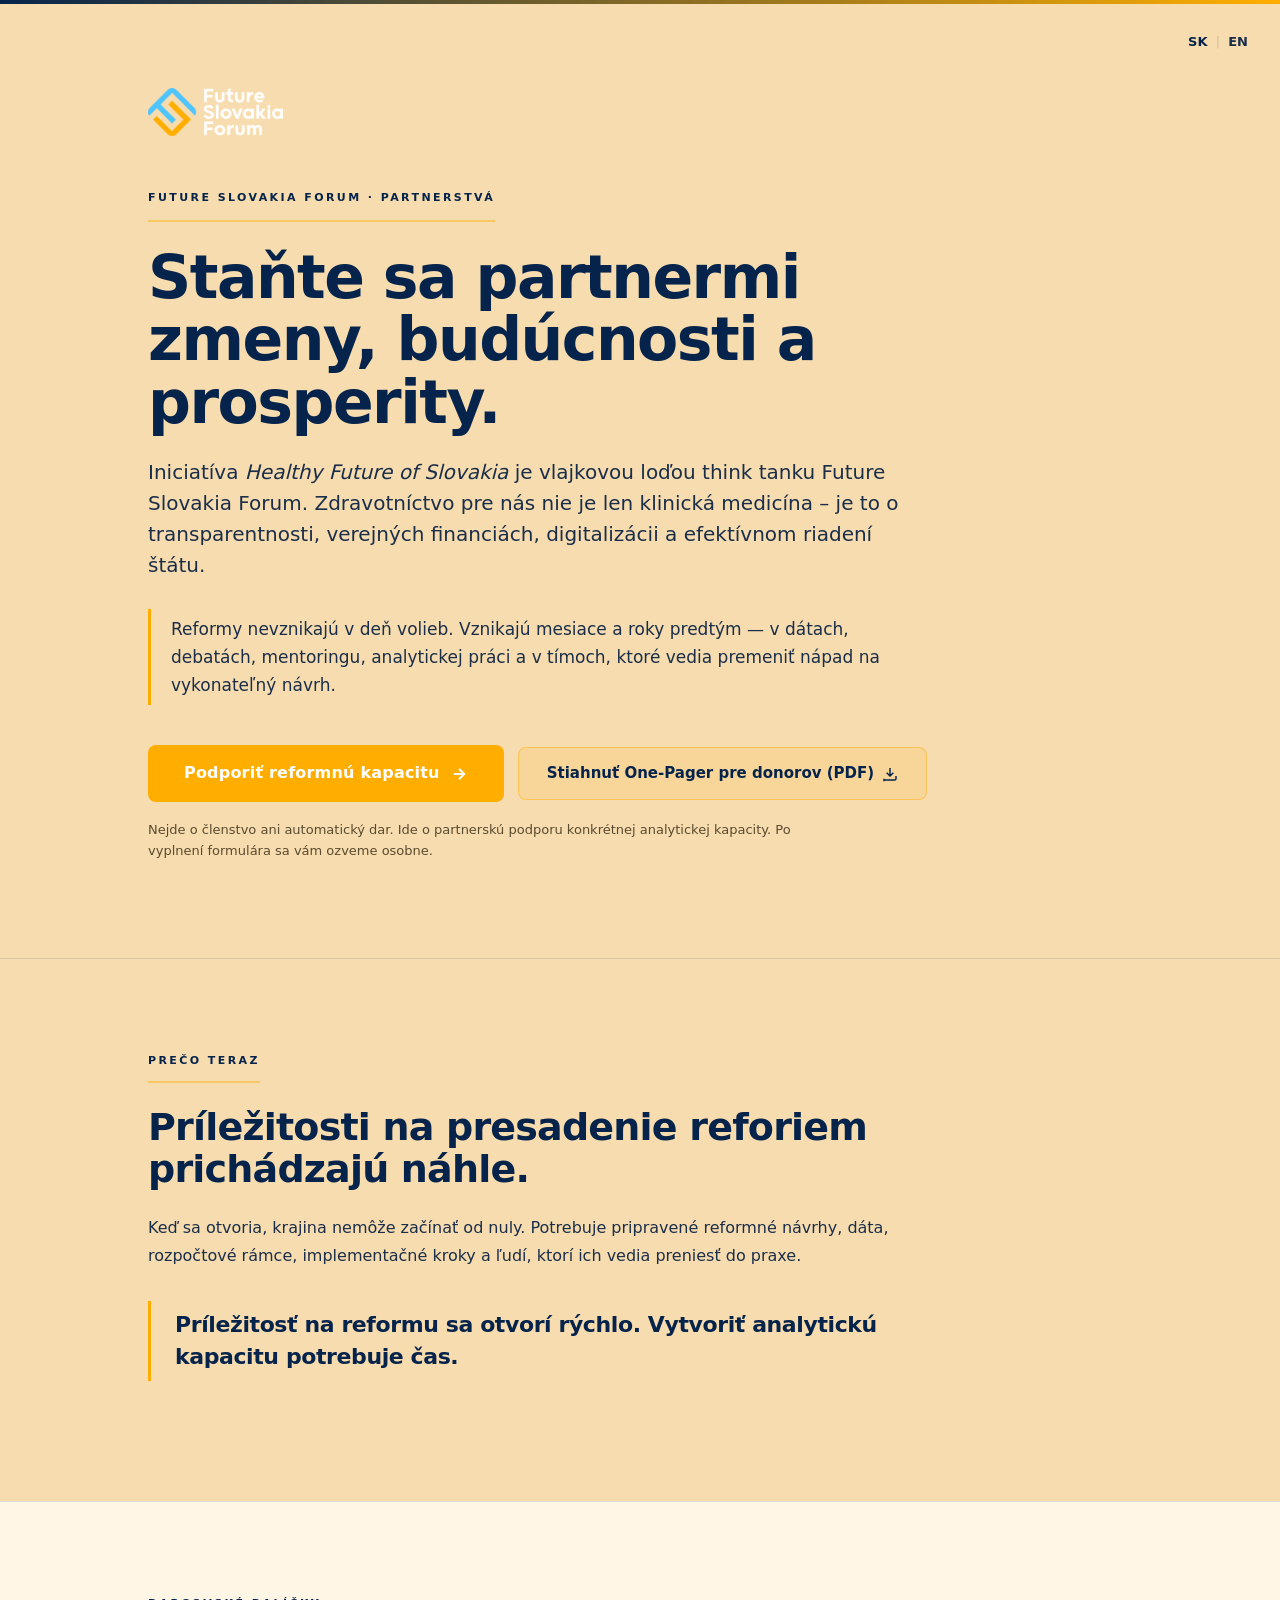
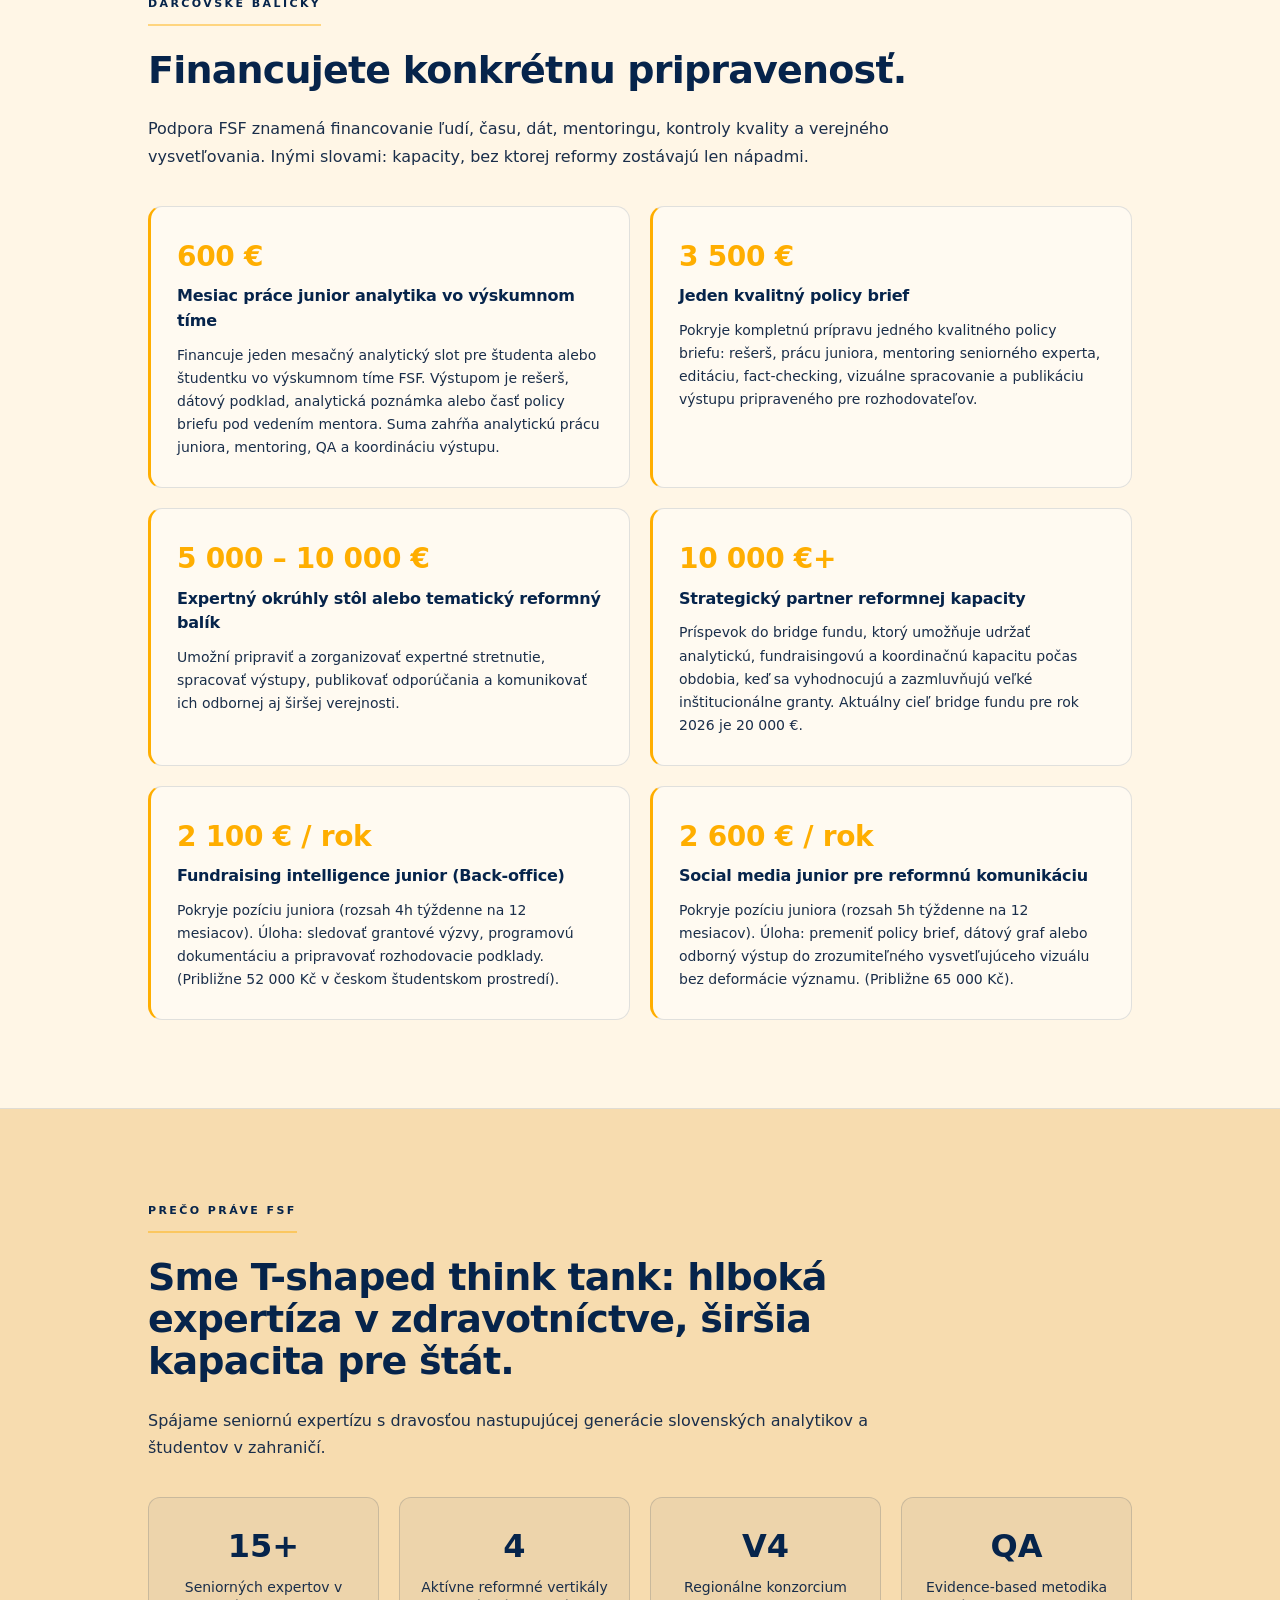
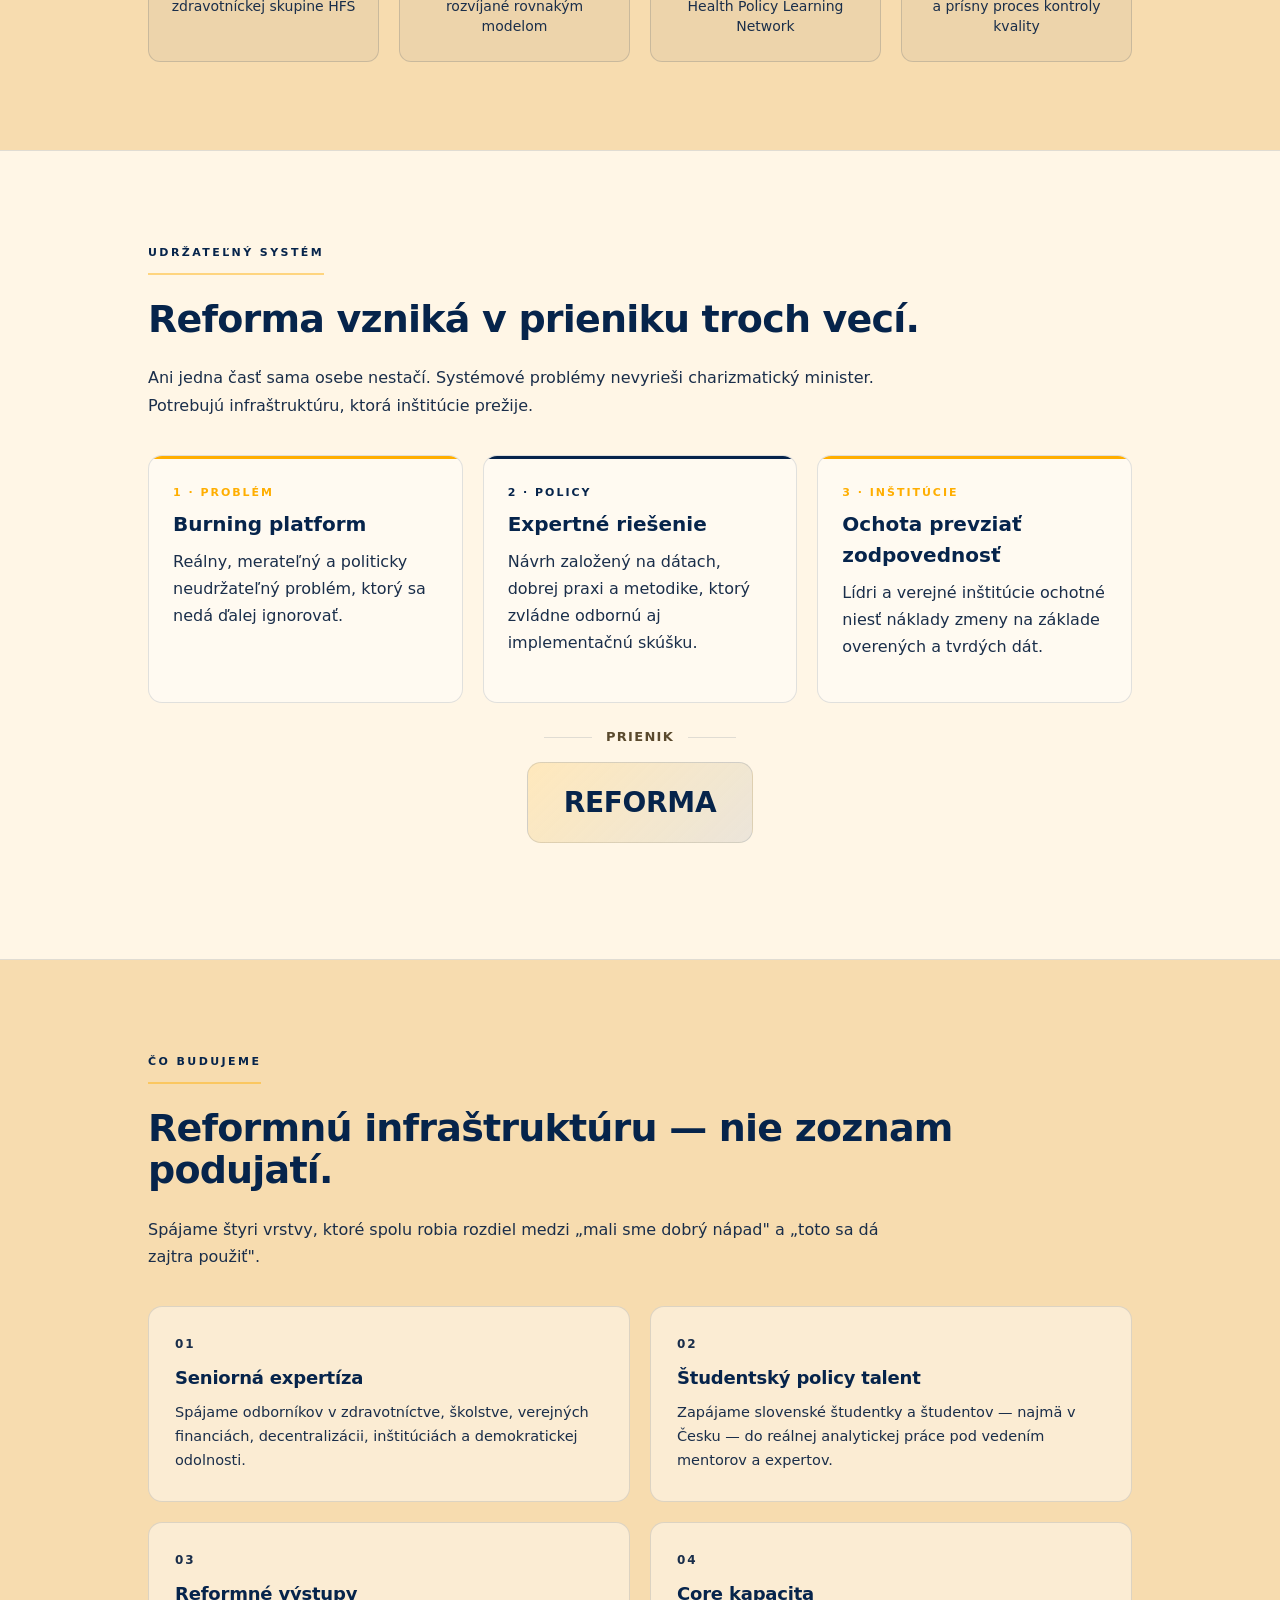
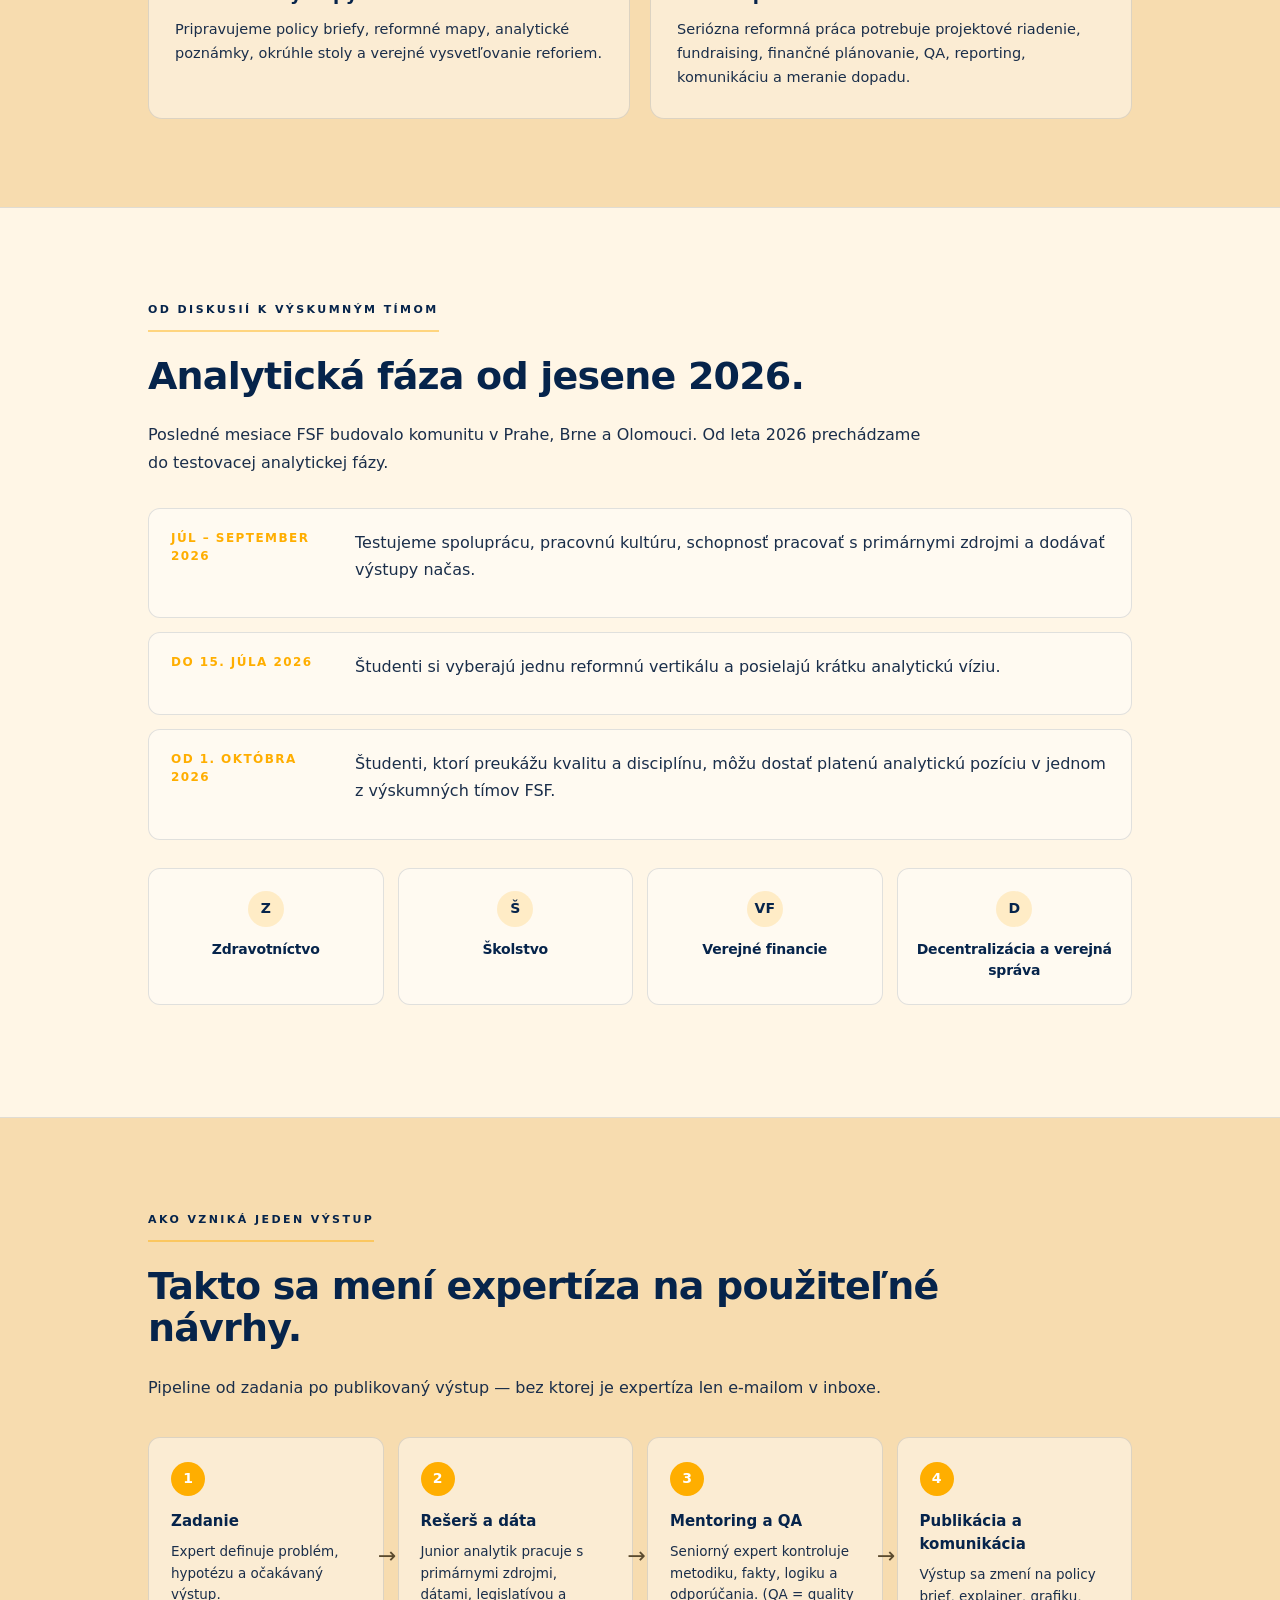
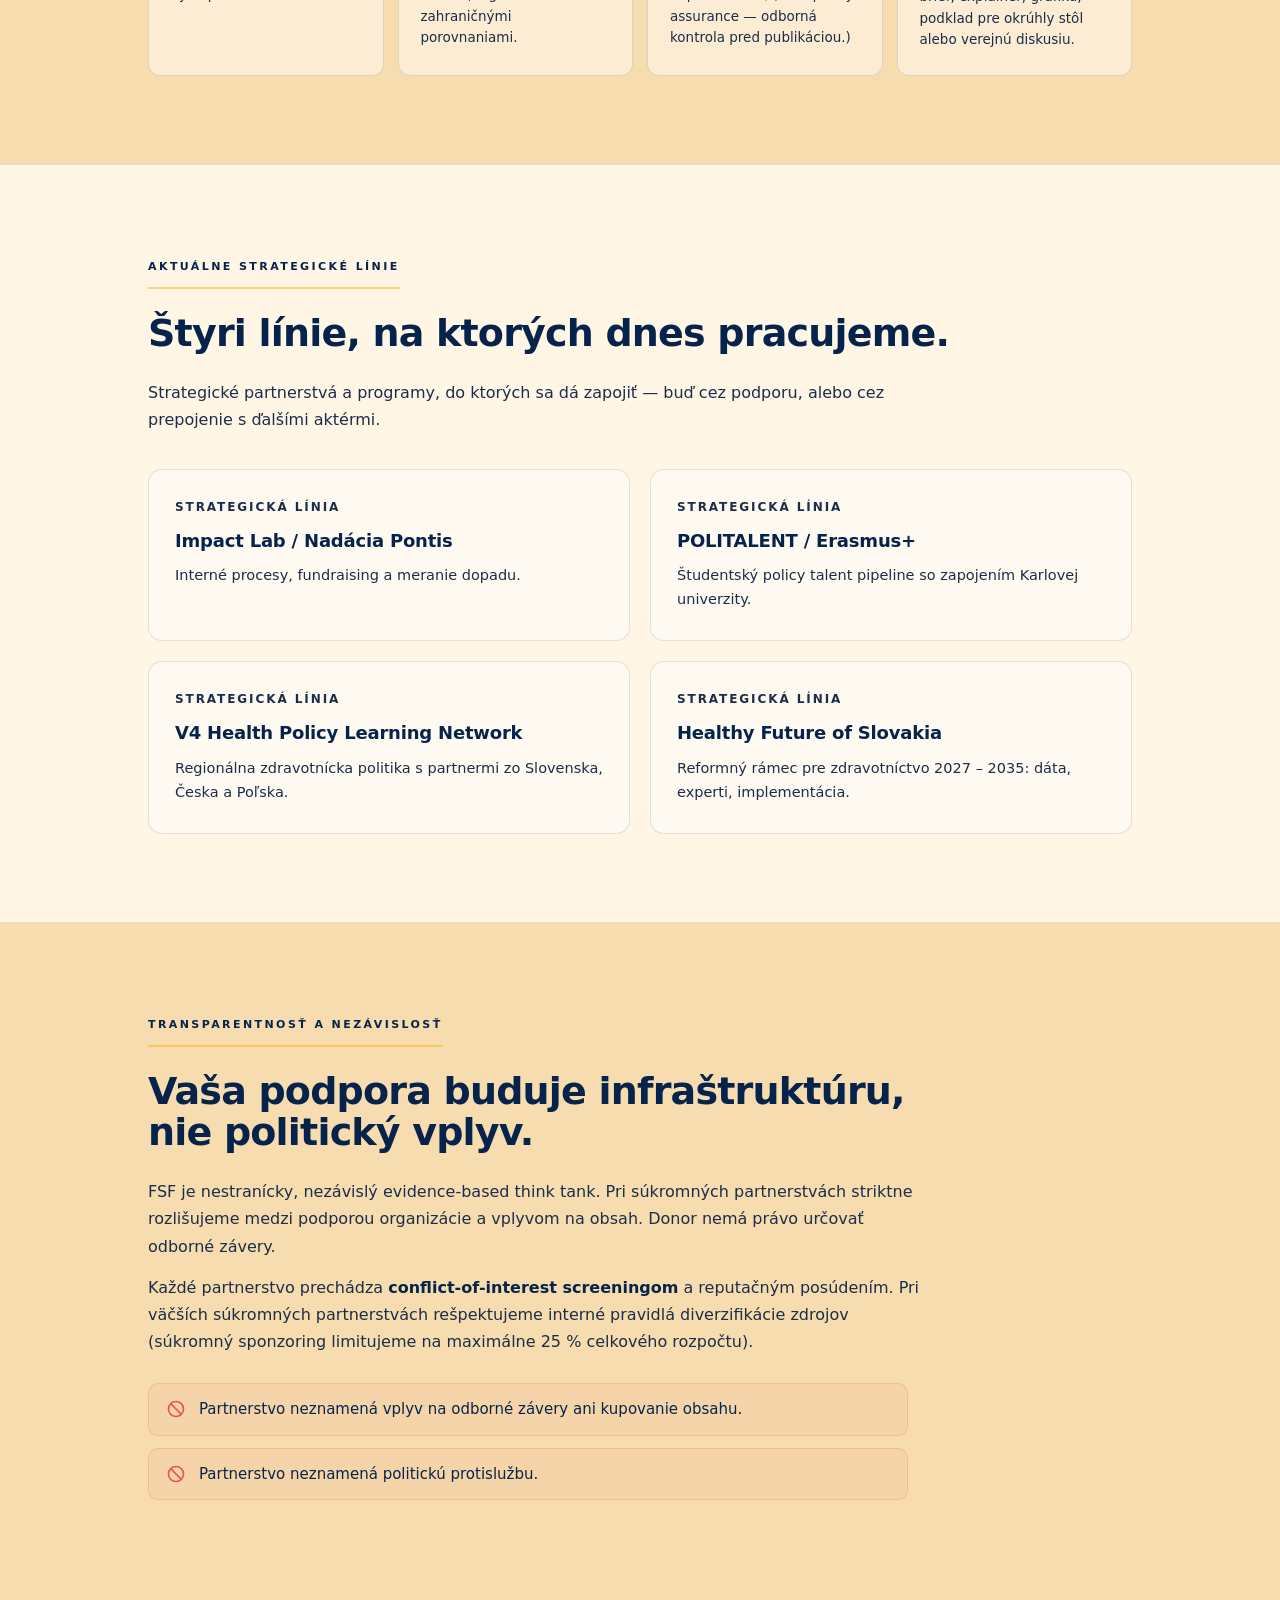
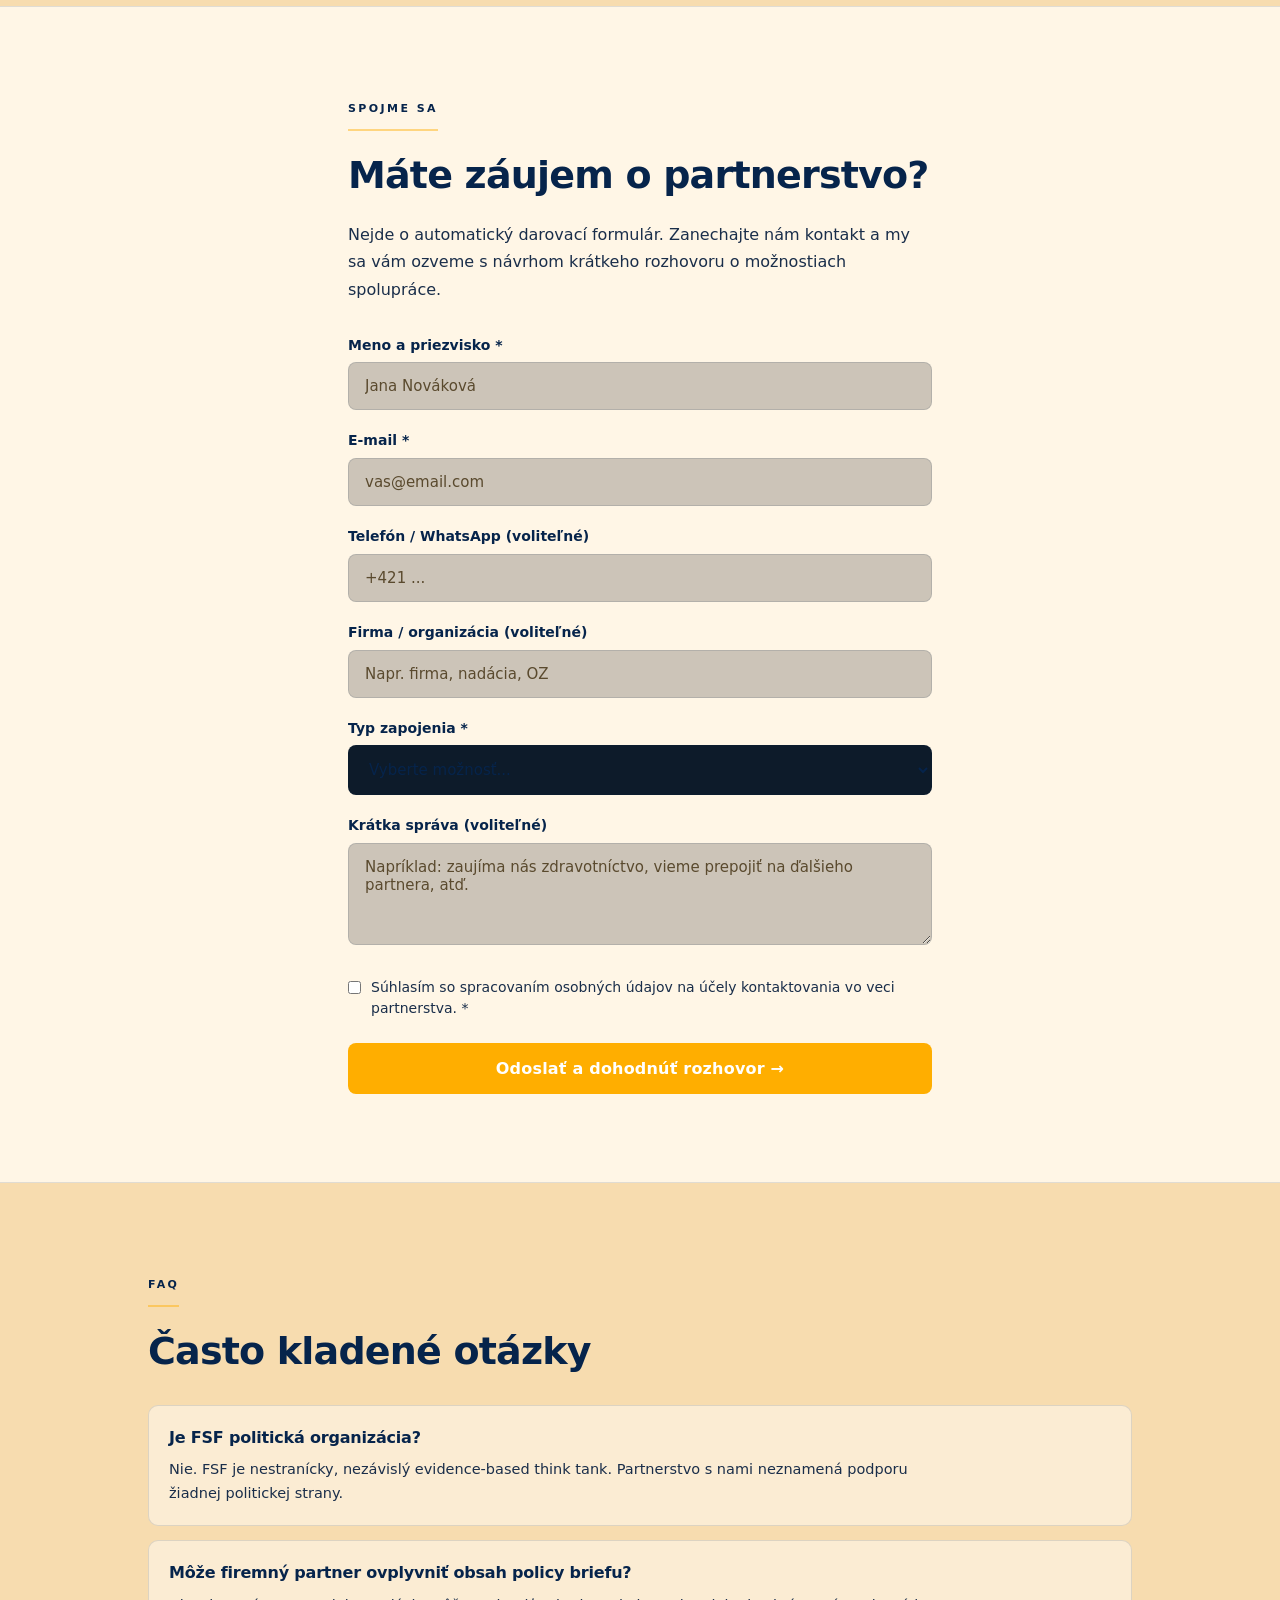
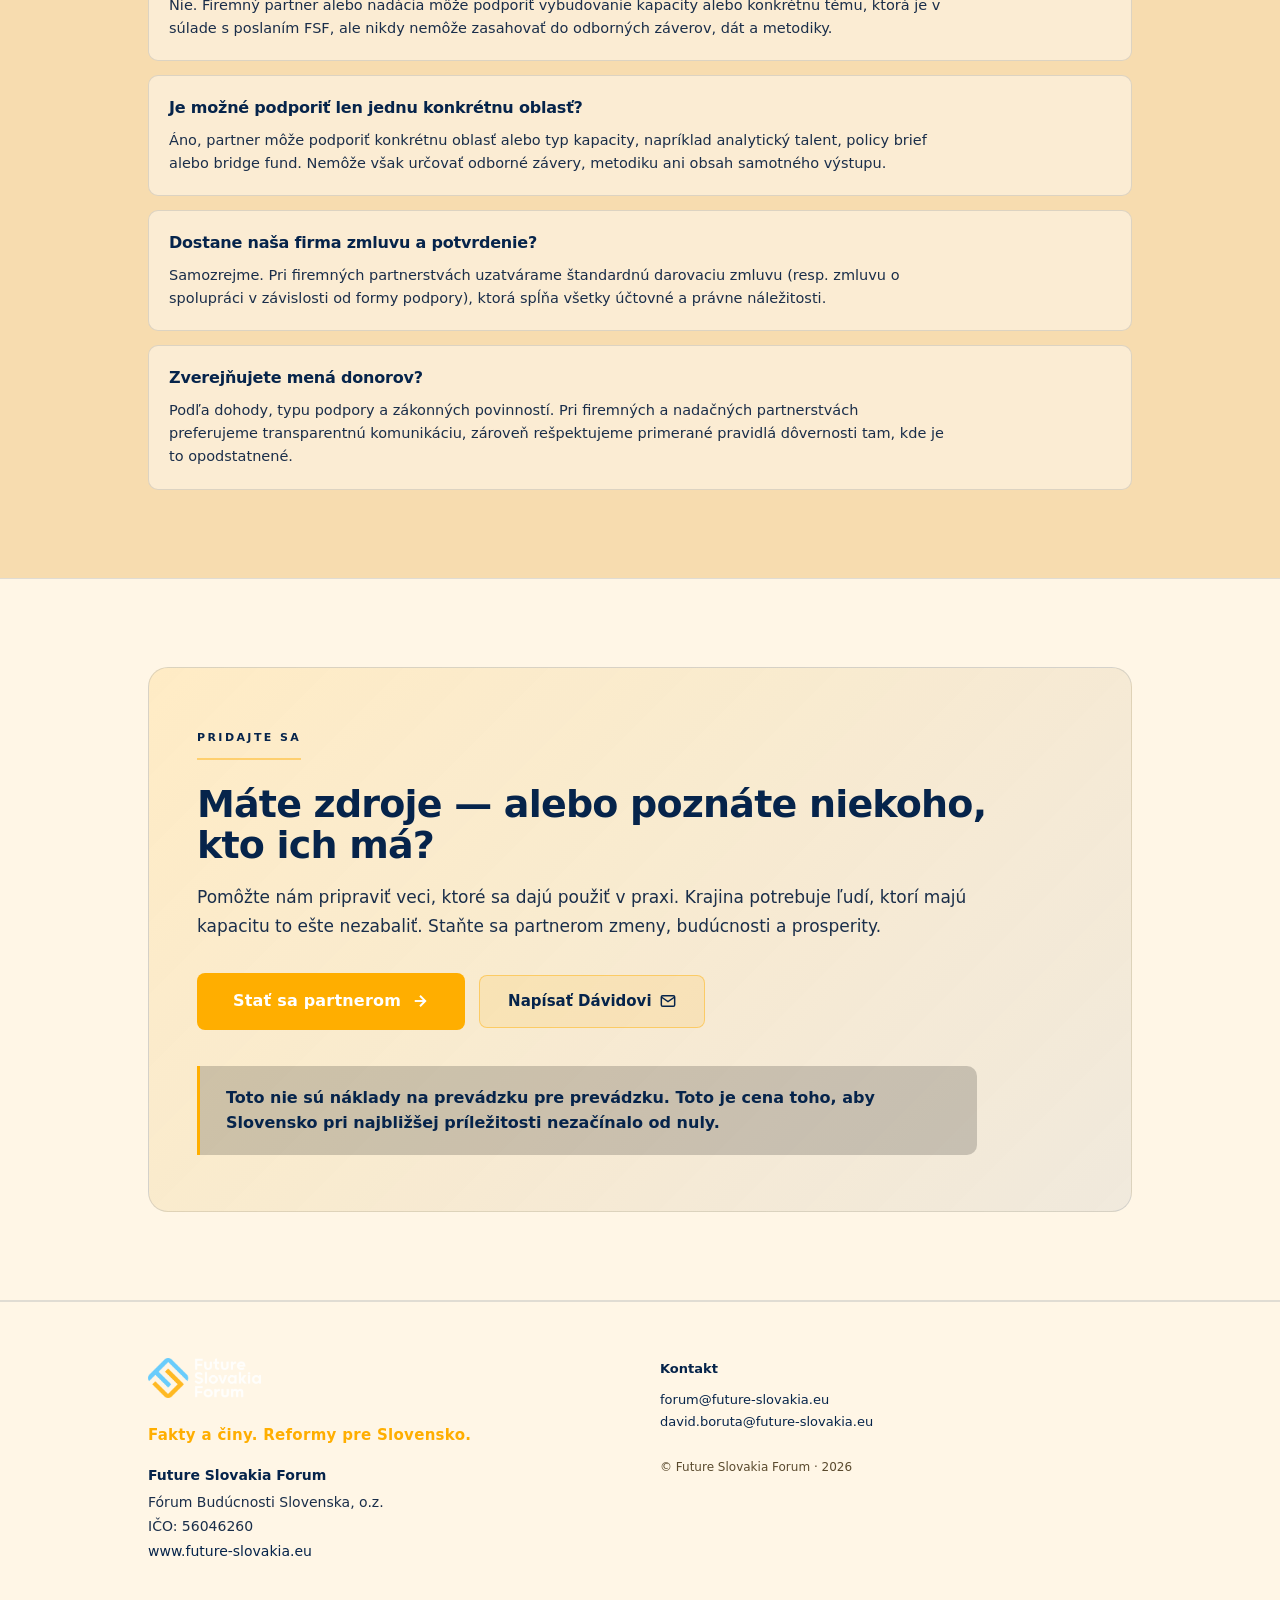
==== commit e986bc7a: "partneri-zmeny: hero specifics for cream theme [Variant B 3/4] - .hero-bg: drop sage/salmon radial g" ====
--- a/partneri-zmeny/index.html
+++ b/partneri-zmeny/index.html
@@ -80,10 +80,7 @@
   }
   .hero-bg{
     position:absolute;top:0;left:0;right:0;bottom:0;
-    background:
-      radial-gradient(ellipse at top right, rgba(127,168,142,0.10), transparent 60%),
-      radial-gradient(ellipse at bottom left, rgba(194,91,91,0.10), transparent 60%),
-      var(--bg-primary);
+    background:var(--bg-primary);
     pointer-events:none;z-index:0;
   }
   .hero-watermark{
@@ -98,7 +95,7 @@
     mask-position:right center;
     -webkit-mask-size:contain;
     mask-size:contain;
-    opacity:0.08;
+    opacity:0.12;
     pointer-events:none;
     z-index:0;
   }
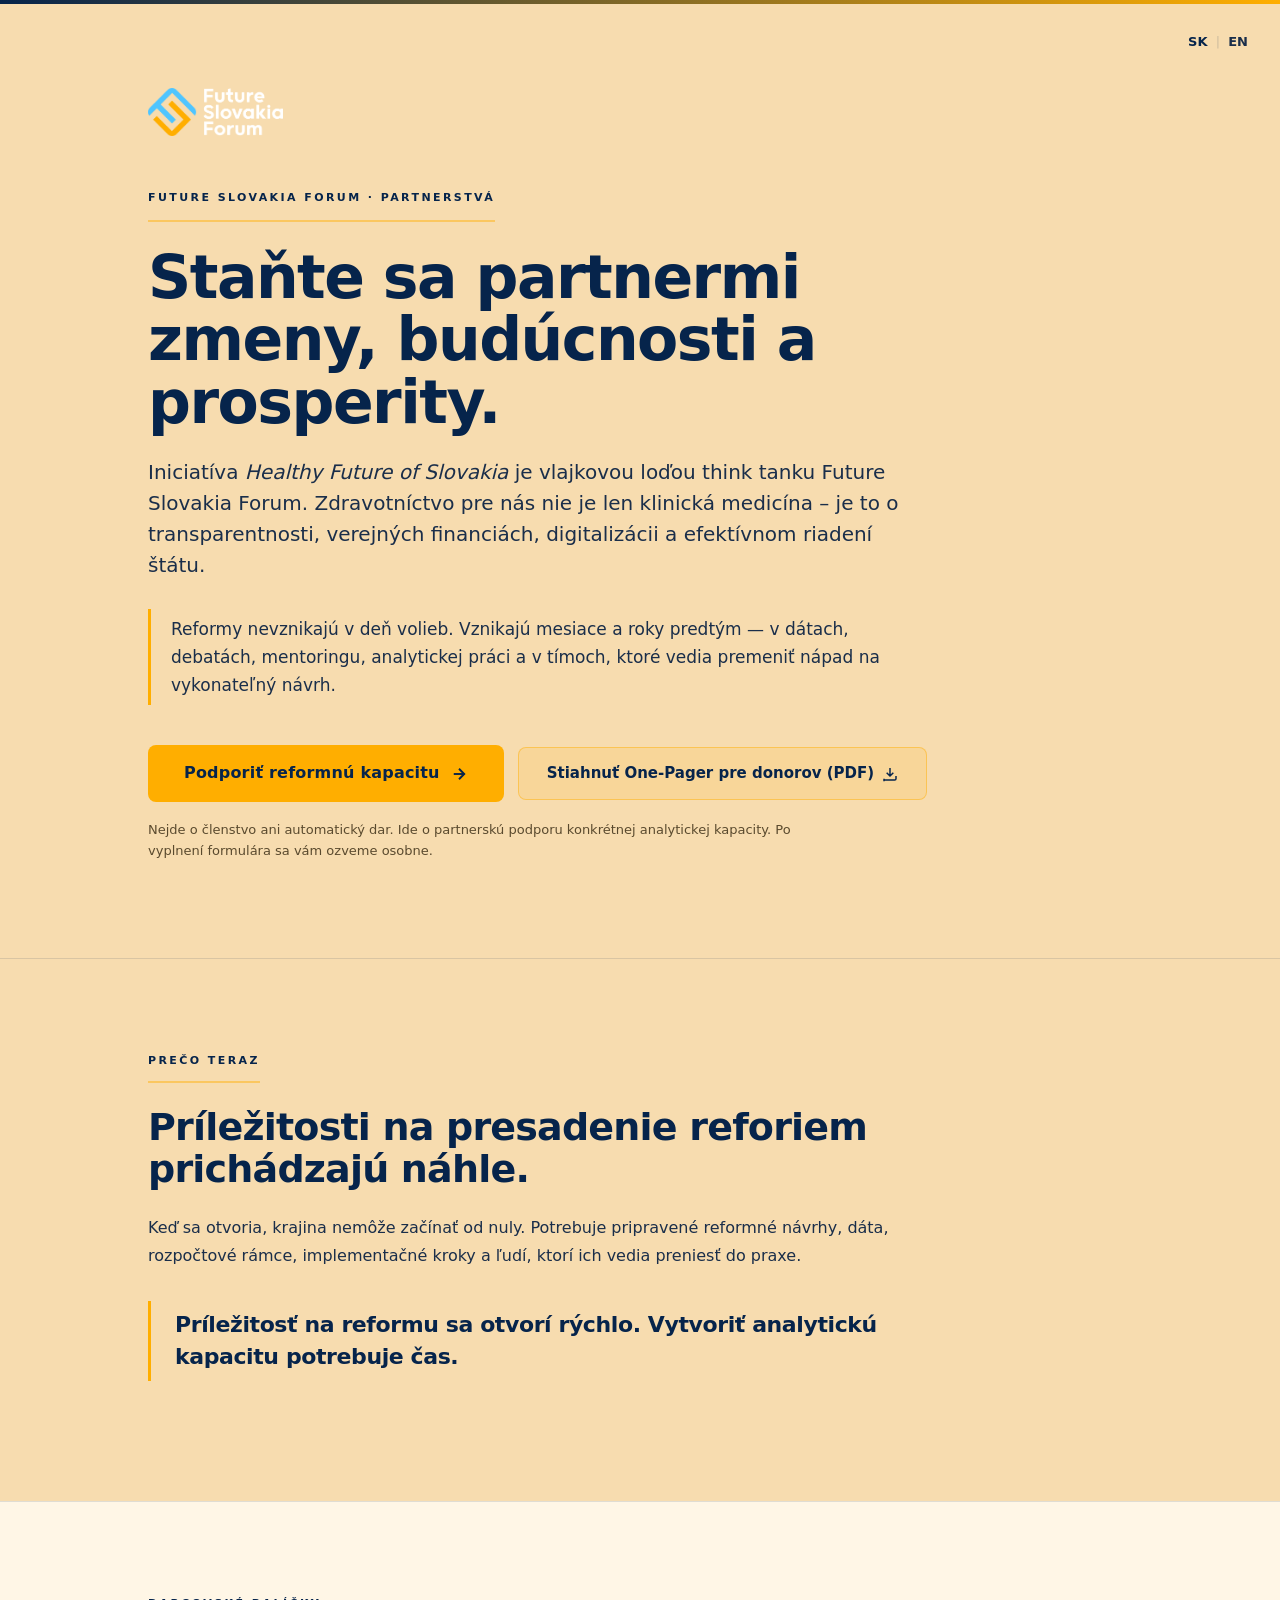
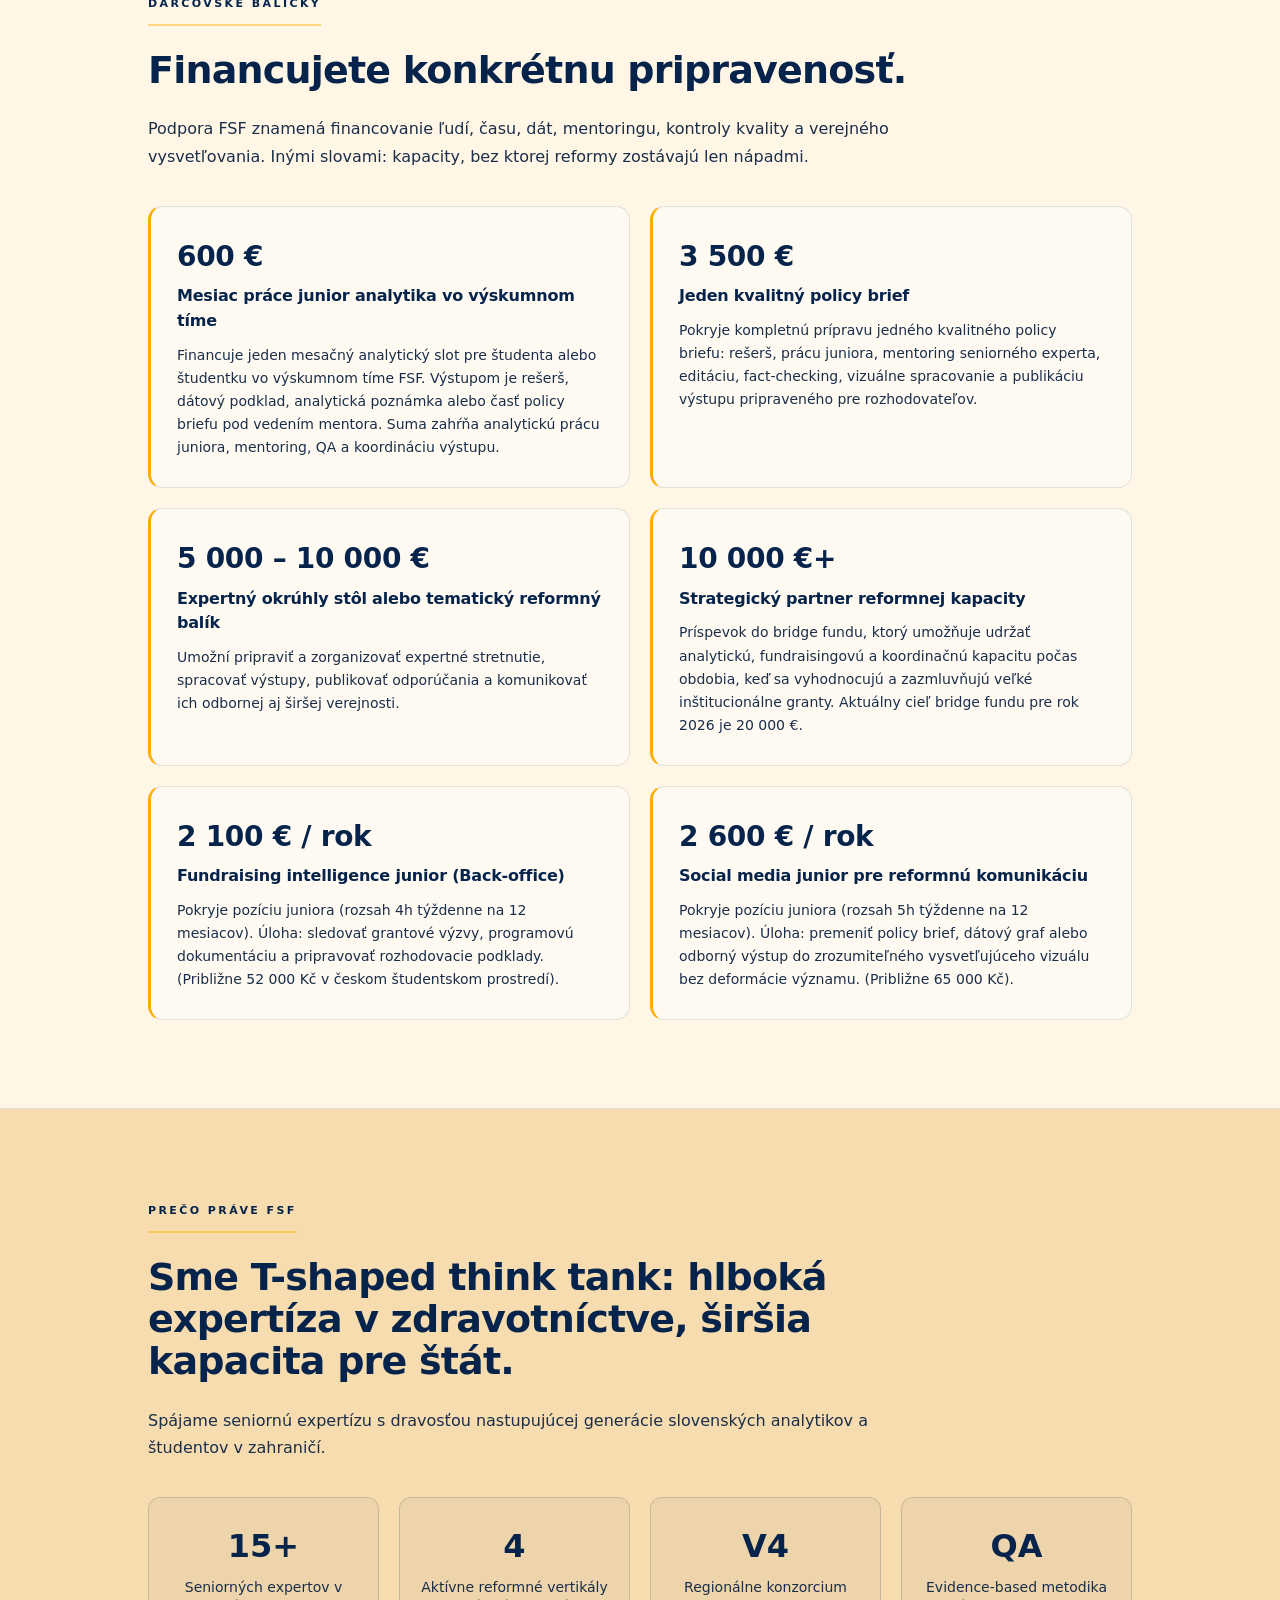
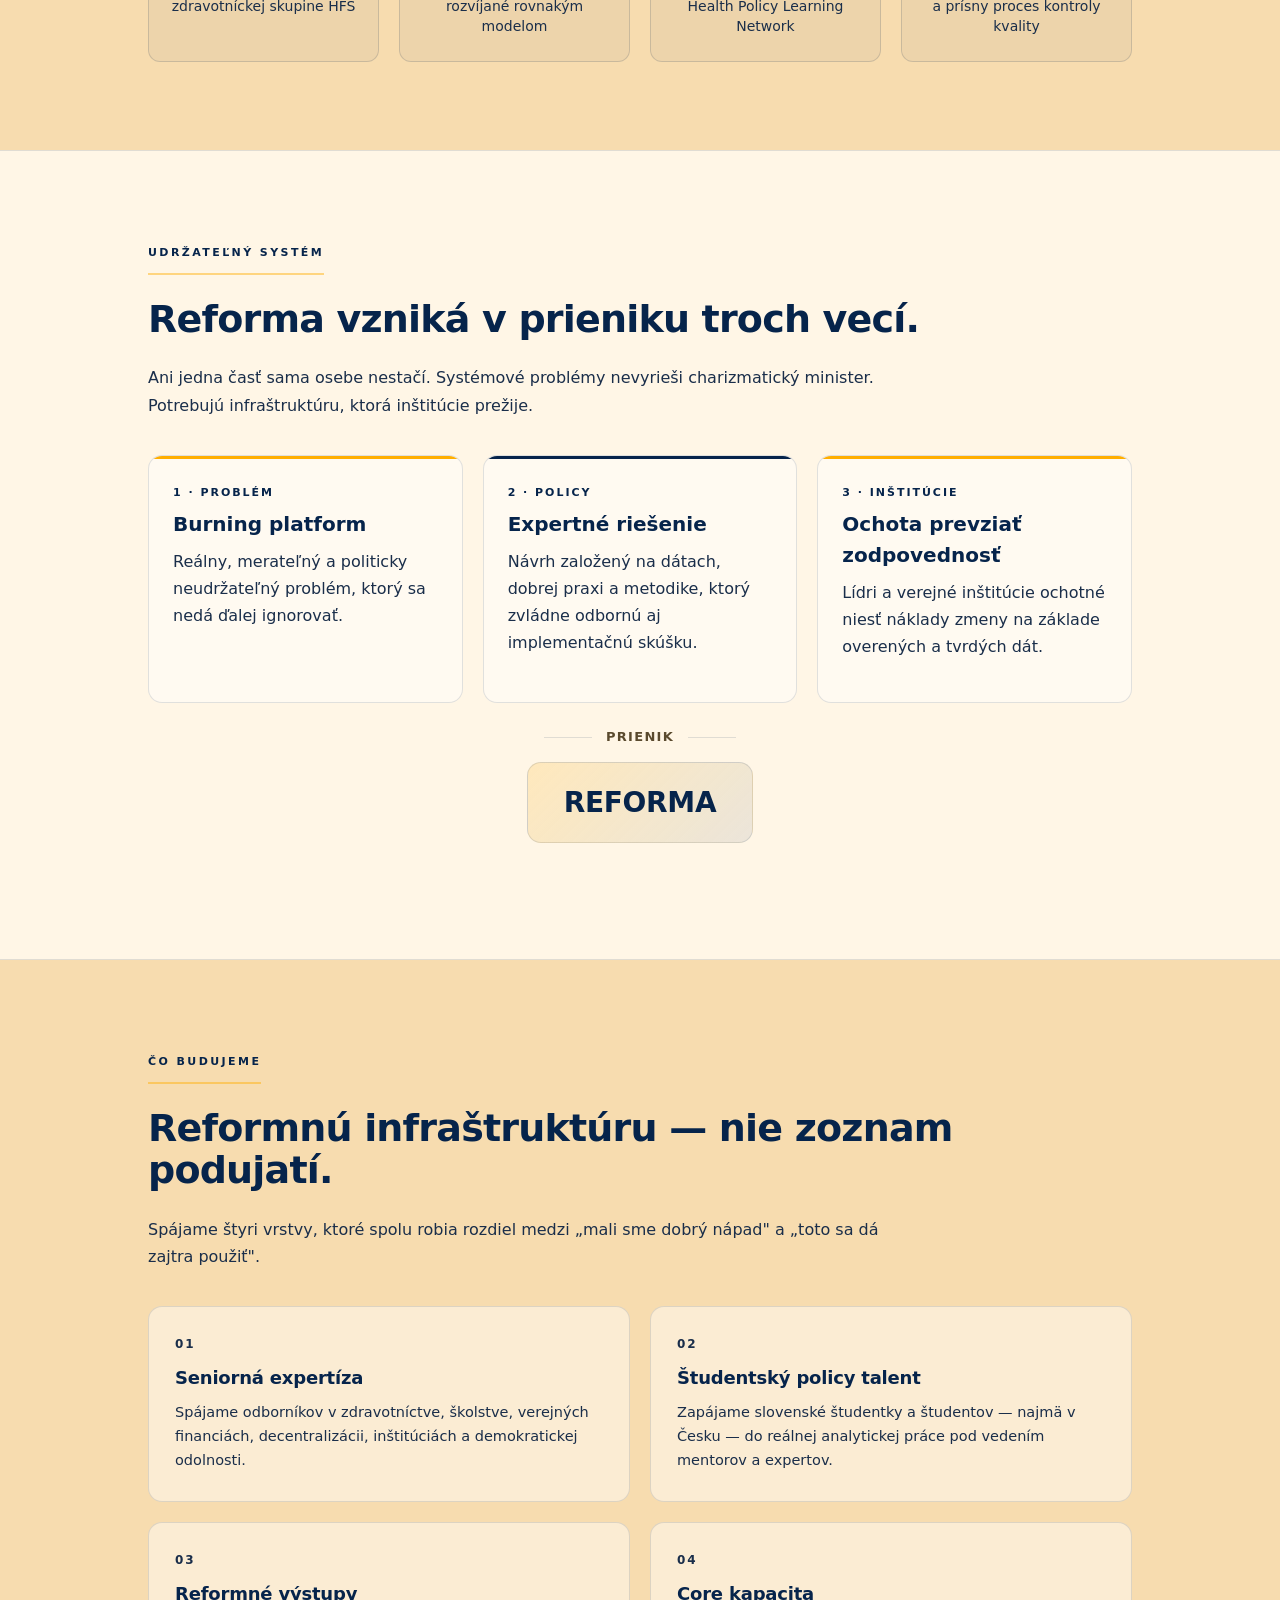
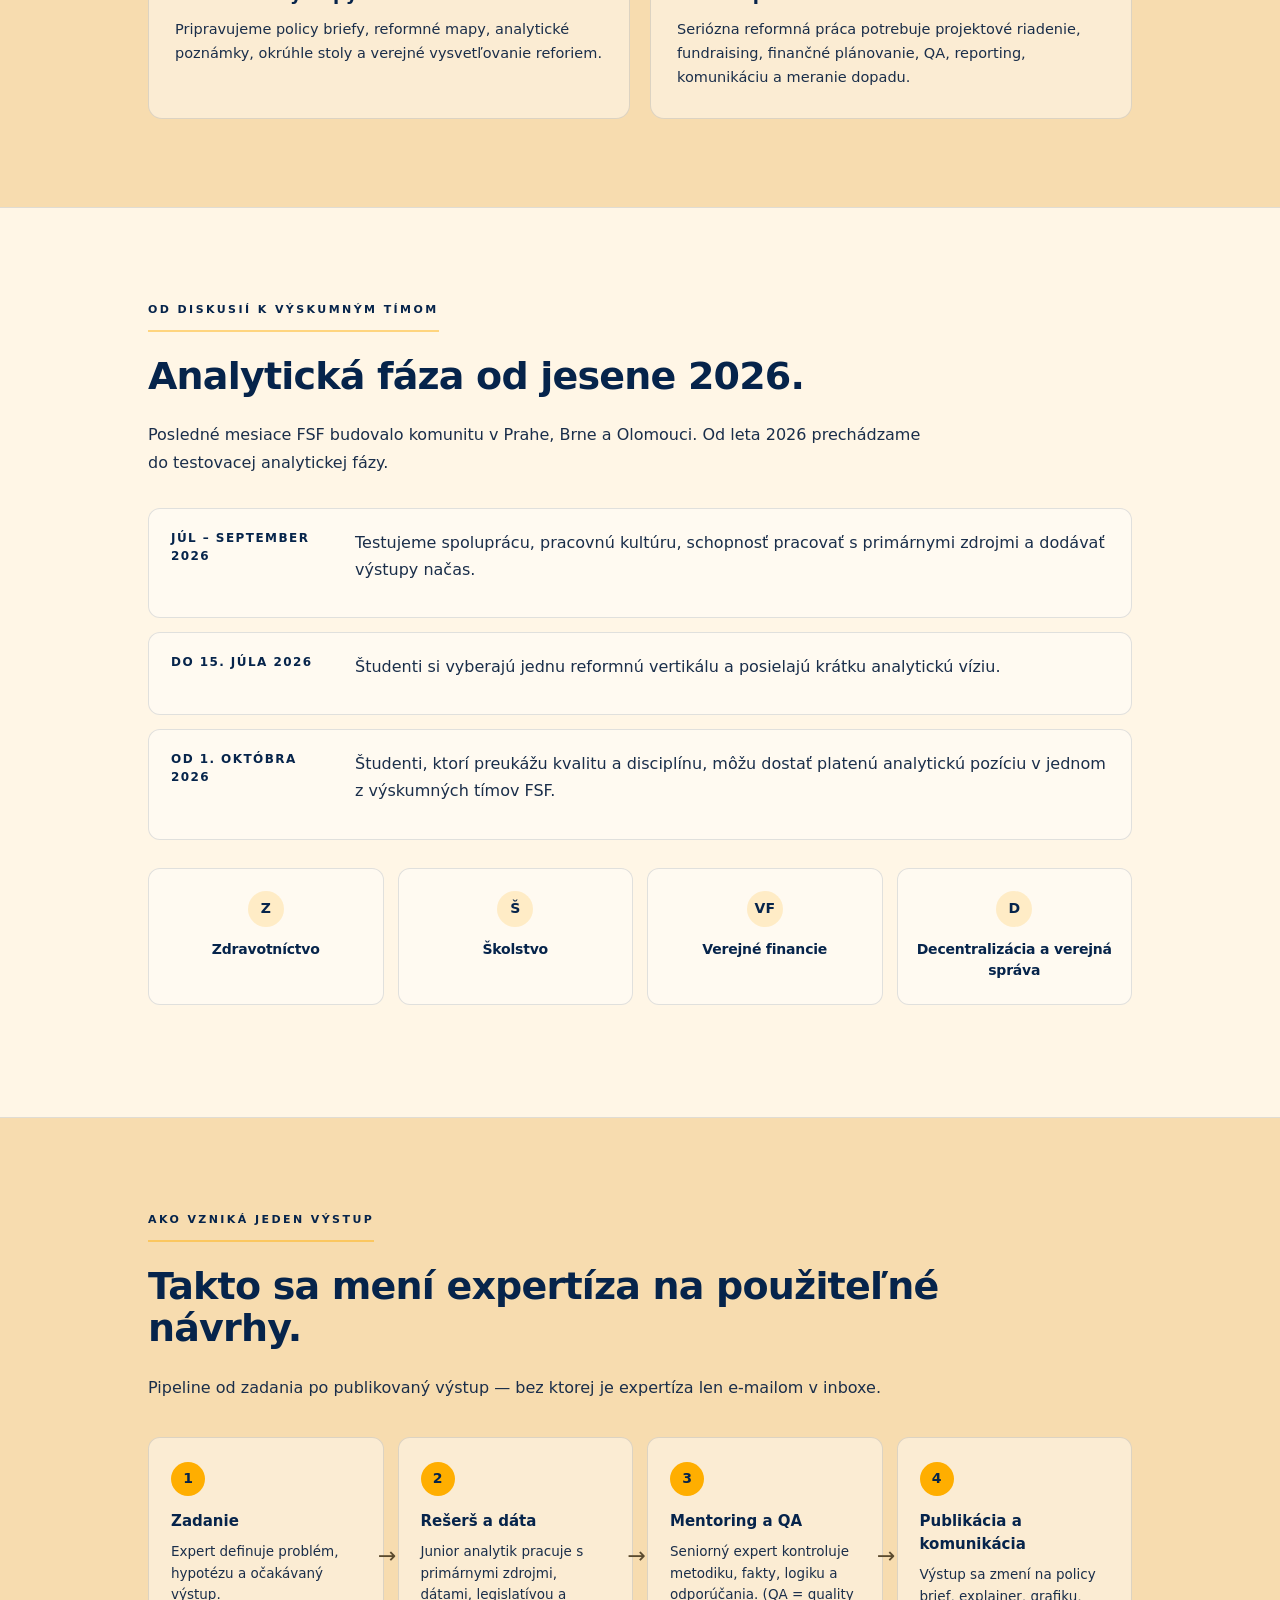
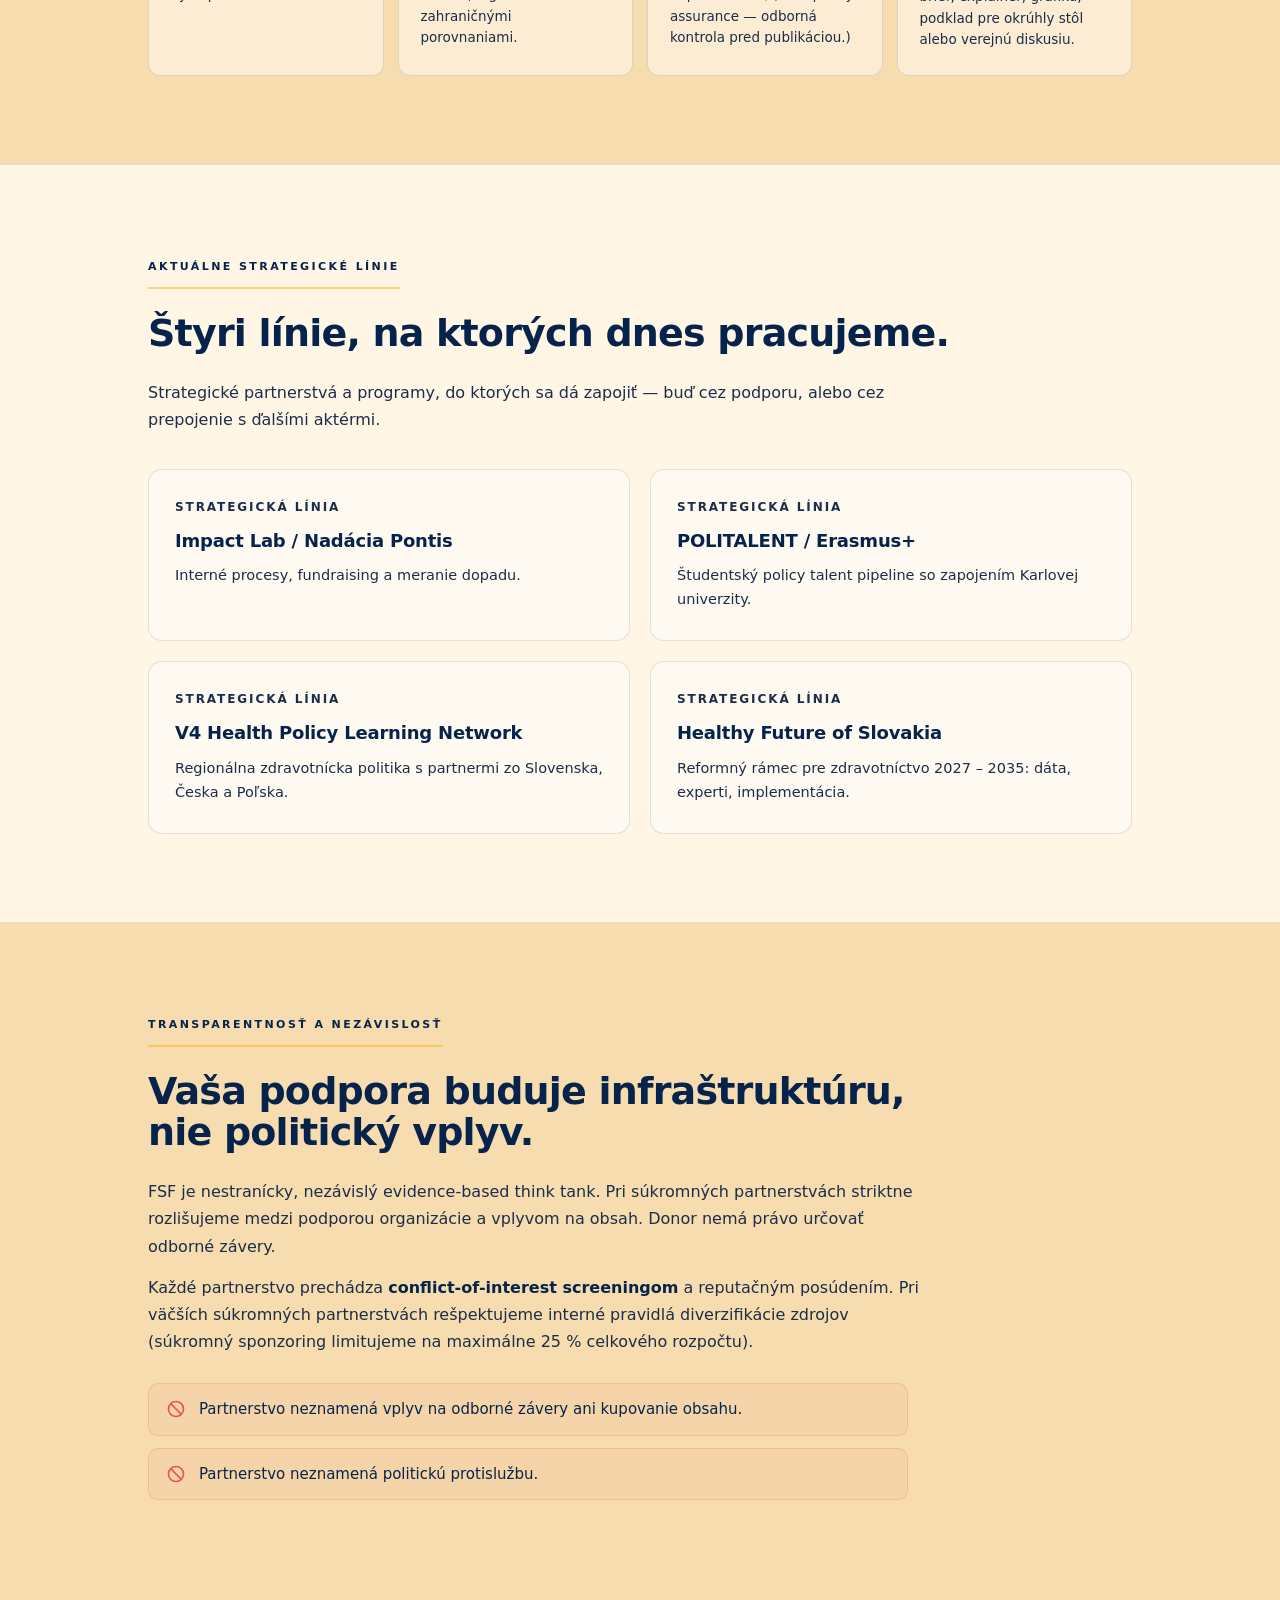
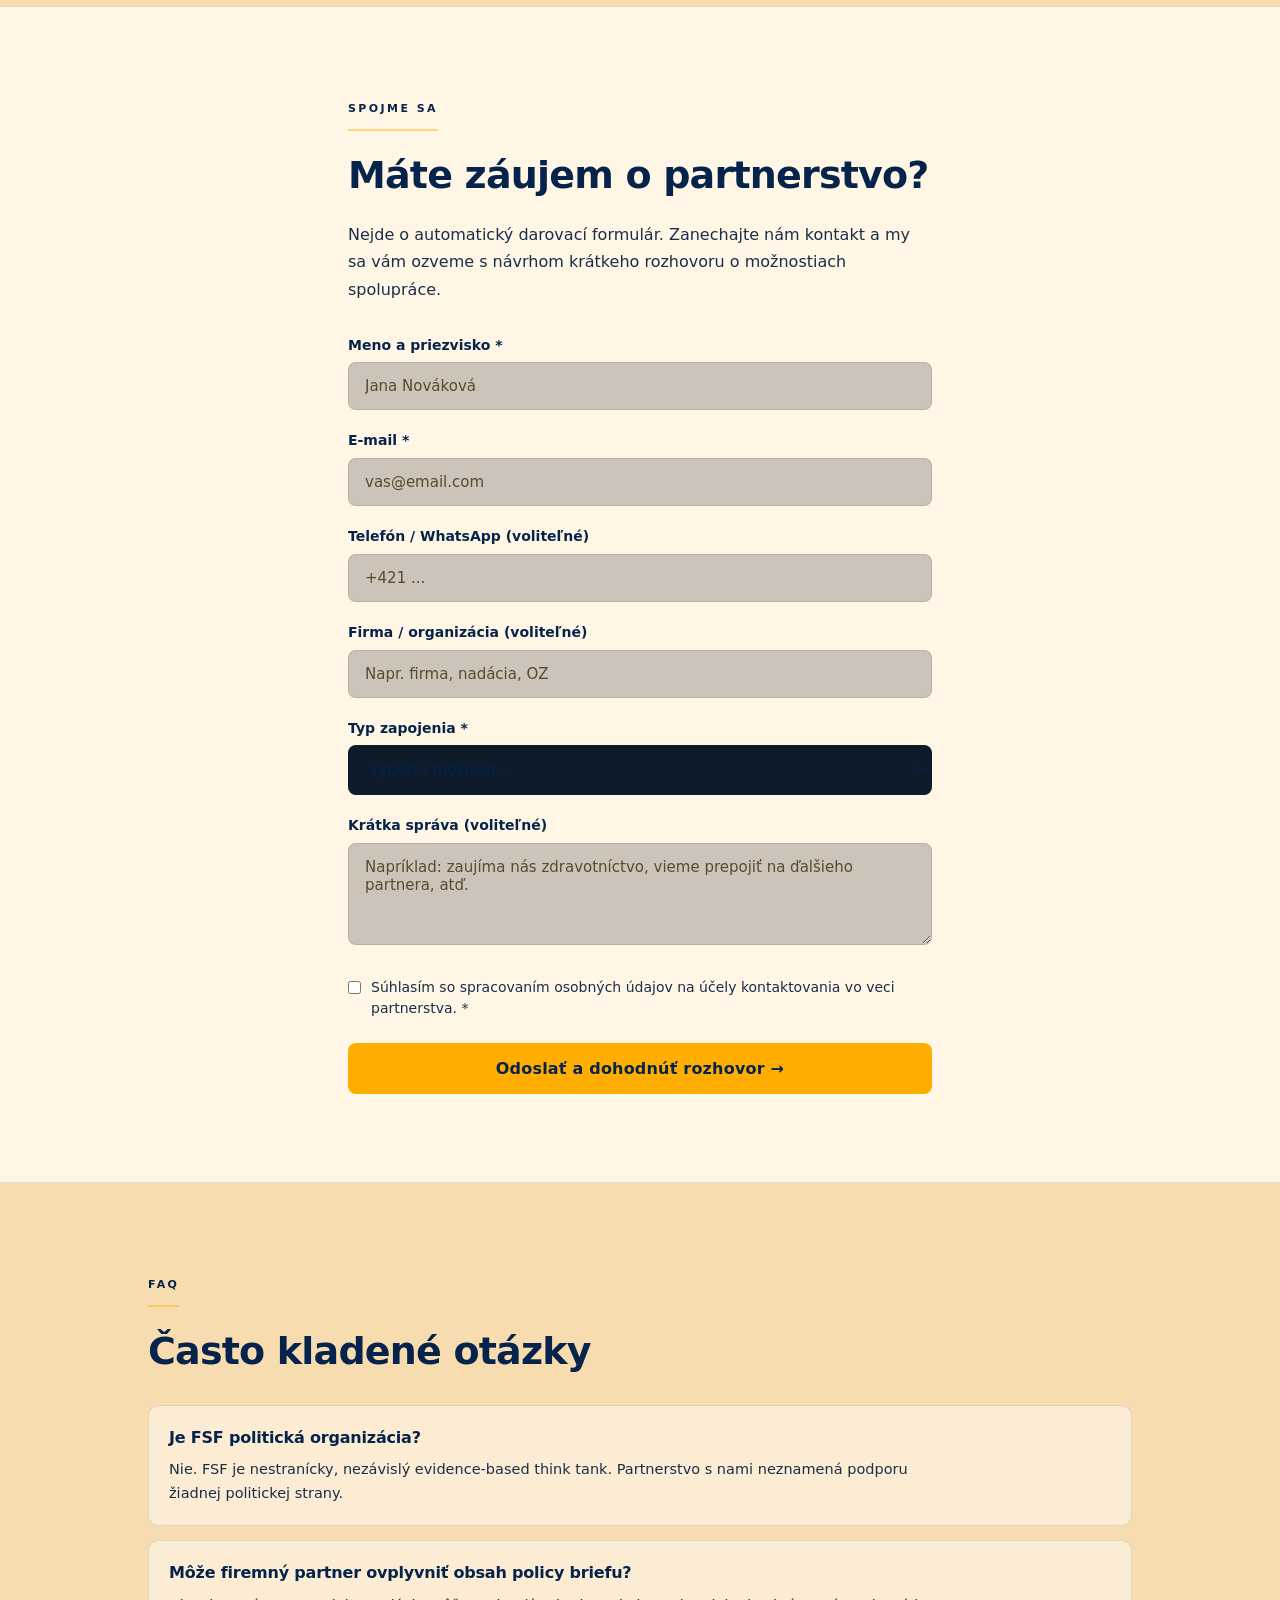
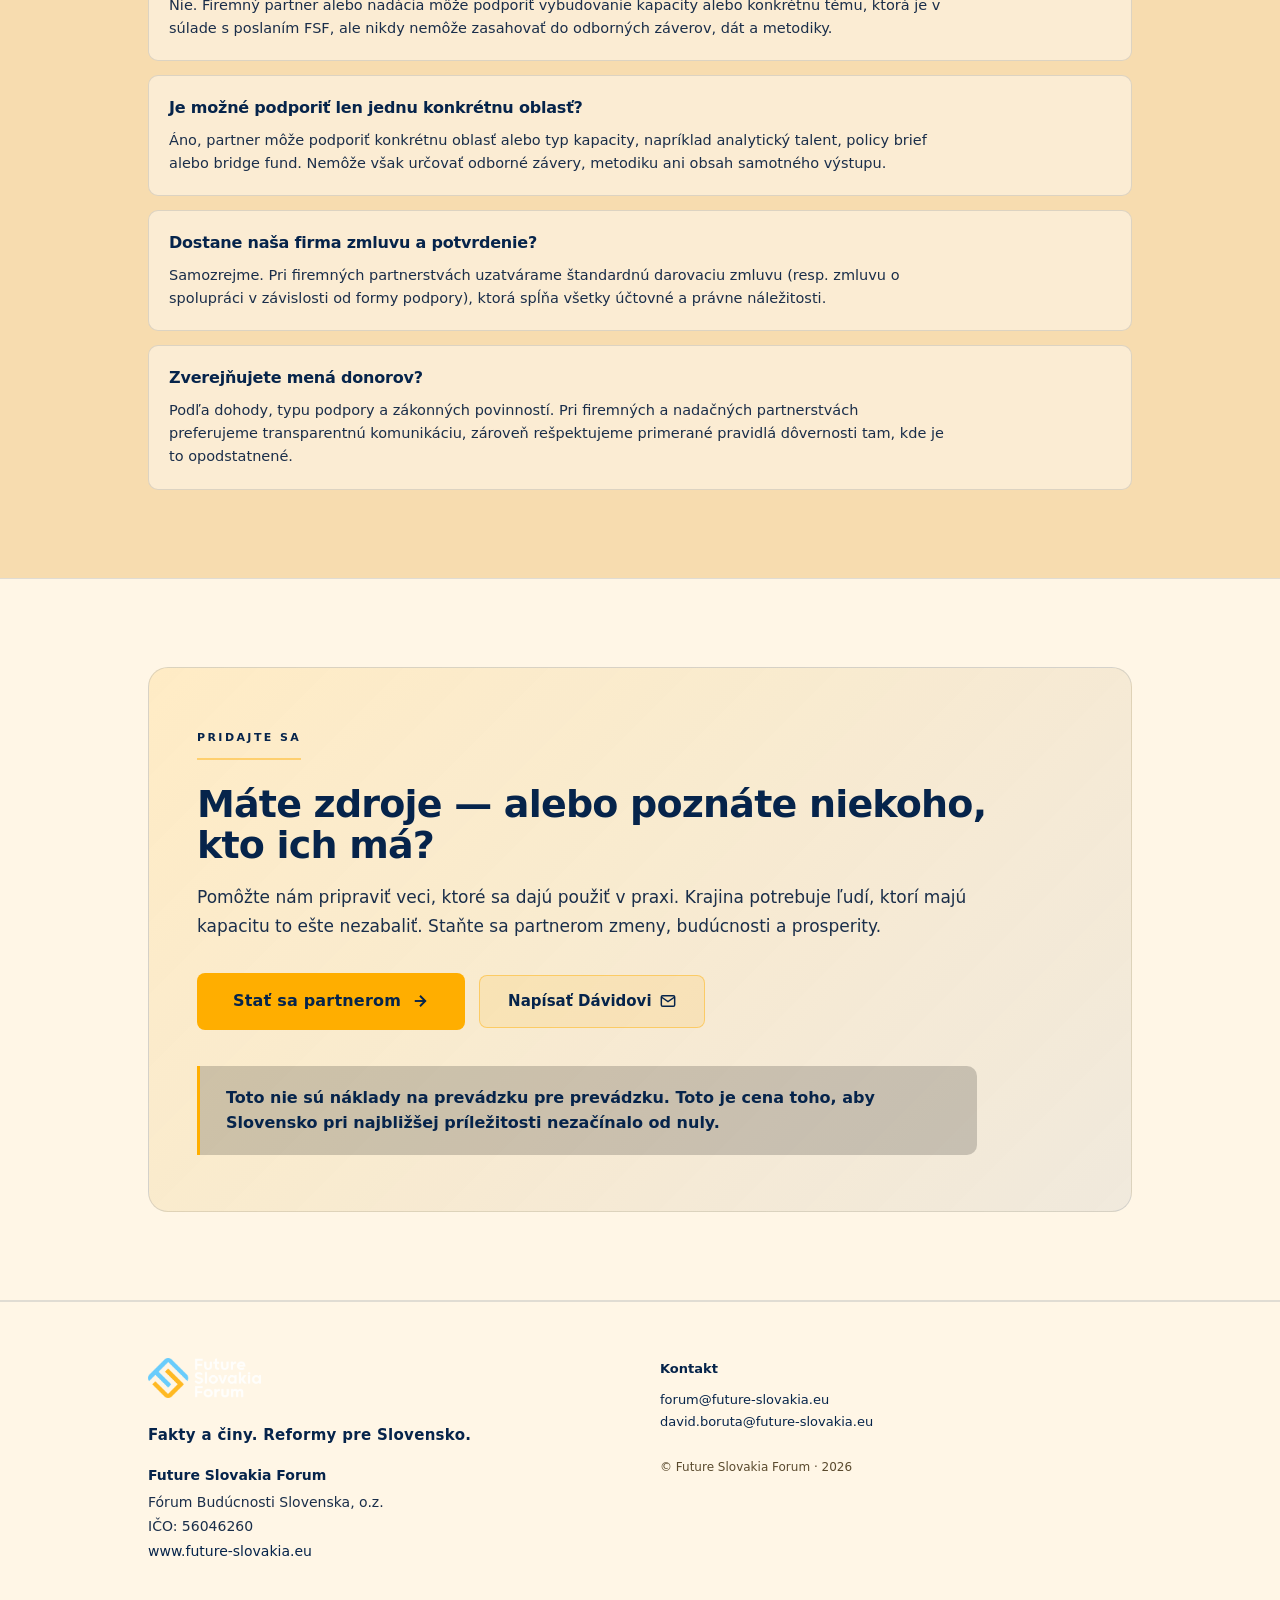
==== commit 3e55a80b: "partneri-zmeny: contrast audit + component fixes [Variant B 4/4] WCAG AA fixes (white text on marigo" ====
--- a/partneri-zmeny/index.html
+++ b/partneri-zmeny/index.html
@@ -146,7 +146,7 @@
   .btn-primary{
     display:inline-flex;align-items:center;gap:10px;
     padding:16px 36px;
-    background:var(--accent);color:#fff;
+    background:var(--accent);color:var(--text-primary);
     font-size:16px;font-weight:700;font-family:var(--font);
     border:none;border-radius:8px;text-decoration:none;cursor:pointer;
     transition:background 0.2s,transform 0.15s;
@@ -154,7 +154,7 @@
   }
   .btn-primary:hover{background:var(--accent-hover);transform:translateY(-1px)}
   .btn-primary:disabled{opacity:0.5;cursor:not-allowed;transform:none}
-  .btn-primary svg{width:18px;height:18px;stroke:#fff;fill:none;stroke-width:2.5}
+  .btn-primary svg{width:18px;height:18px;stroke:var(--text-primary);fill:none;stroke-width:2.5}
   .btn-secondary{
     display:inline-flex;align-items:center;gap:8px;
     padding:14px 28px;
@@ -225,9 +225,9 @@
     font-size:11px;font-weight:700;letter-spacing:0.18em;text-transform:uppercase;
     margin-bottom:8px;
   }
-  .venn-card.c1 .venn-tag{color:var(--accent)}
+  .venn-card.c1 .venn-tag{color:var(--text-primary)}
   .venn-card.c2 .venn-tag{color:var(--text-primary)}
-  .venn-card.c3 .venn-tag{color:var(--yellow)}
+  .venn-card.c3 .venn-tag{color:var(--text-primary)}
   .venn-title{font-size:20px;font-weight:800;margin-bottom:8px;color:var(--text-primary)}
   .venn-desc{font-size:14px;color:var(--text-secondary);line-height:1.6;margin:0}
 
@@ -263,7 +263,7 @@
     border-radius:14px;padding:28px 26px;
     transition:border-color 0.2s,background 0.2s;
   }
-  .grid-card:hover{border-color:rgba(194,91,91,0.25);background:rgba(255,255,255,0.05)}
+  .grid-card:hover{border-color:rgba(255,174,0,0.45);background:rgba(255,255,255,0.65)}
   .grid-card-num{
     font-size:12px;font-weight:700;letter-spacing:0.16em;color:var(--text-secondary);
     margin-bottom:10px;text-transform:uppercase;
@@ -283,7 +283,7 @@
   }
   .cost-amount{
     font-size:clamp(22px,2.5vw,28px);font-weight:900;
-    color:var(--accent);letter-spacing:-0.3px;
+    color:var(--text-primary);letter-spacing:-0.3px;
     margin-bottom:6px;
   }
   .cost-card h3{font-size:16px;font-weight:700;margin-bottom:10px;color:var(--text-primary)}
@@ -342,7 +342,7 @@
   }
   .tl-date{
     font-size:12px;font-weight:700;letter-spacing:0.12em;text-transform:uppercase;
-    color:var(--accent);line-height:1.5;
+    color:var(--text-primary);line-height:1.5;
   }
   .tl-text{font-size:14.5px;color:var(--text-secondary);line-height:1.65;margin:0}
 
@@ -357,7 +357,7 @@
   }
   .flow-step-num{
     width:34px;height:34px;border-radius:50%;
-    background:var(--accent);color:#fff;
+    background:var(--accent);color:var(--text-primary);
     display:flex;align-items:center;justify-content:center;
     font-weight:800;font-size:14px;
     margin-bottom:14px;
@@ -491,7 +491,7 @@
   .footer-org a:hover{text-decoration:underline}
   .footer-meta{font-size:13px;color:var(--text-muted);line-height:1.7}
   .footer-slogan{
-    font-size:15px;font-weight:700;color:var(--accent);
+    font-size:15px;font-weight:700;color:var(--text-primary);
     letter-spacing:0.3px;
     margin-bottom:16px;
   }
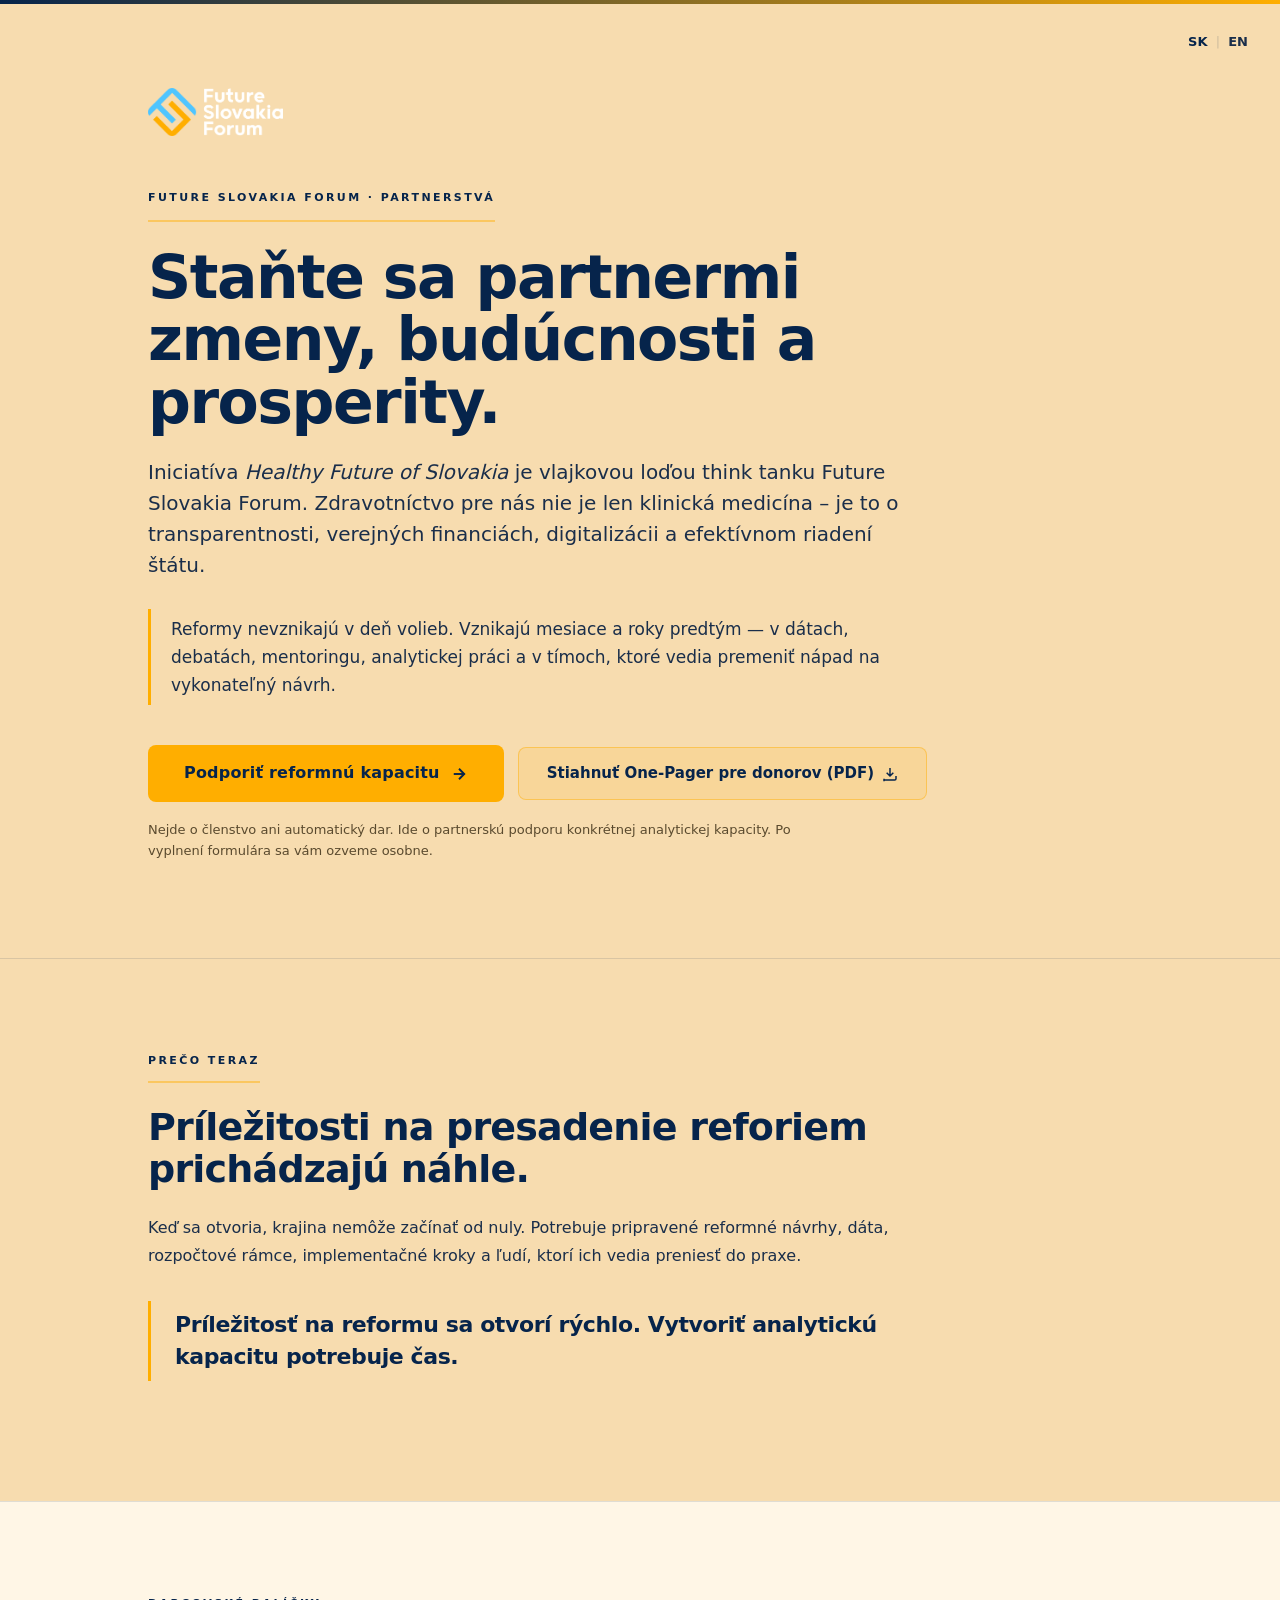
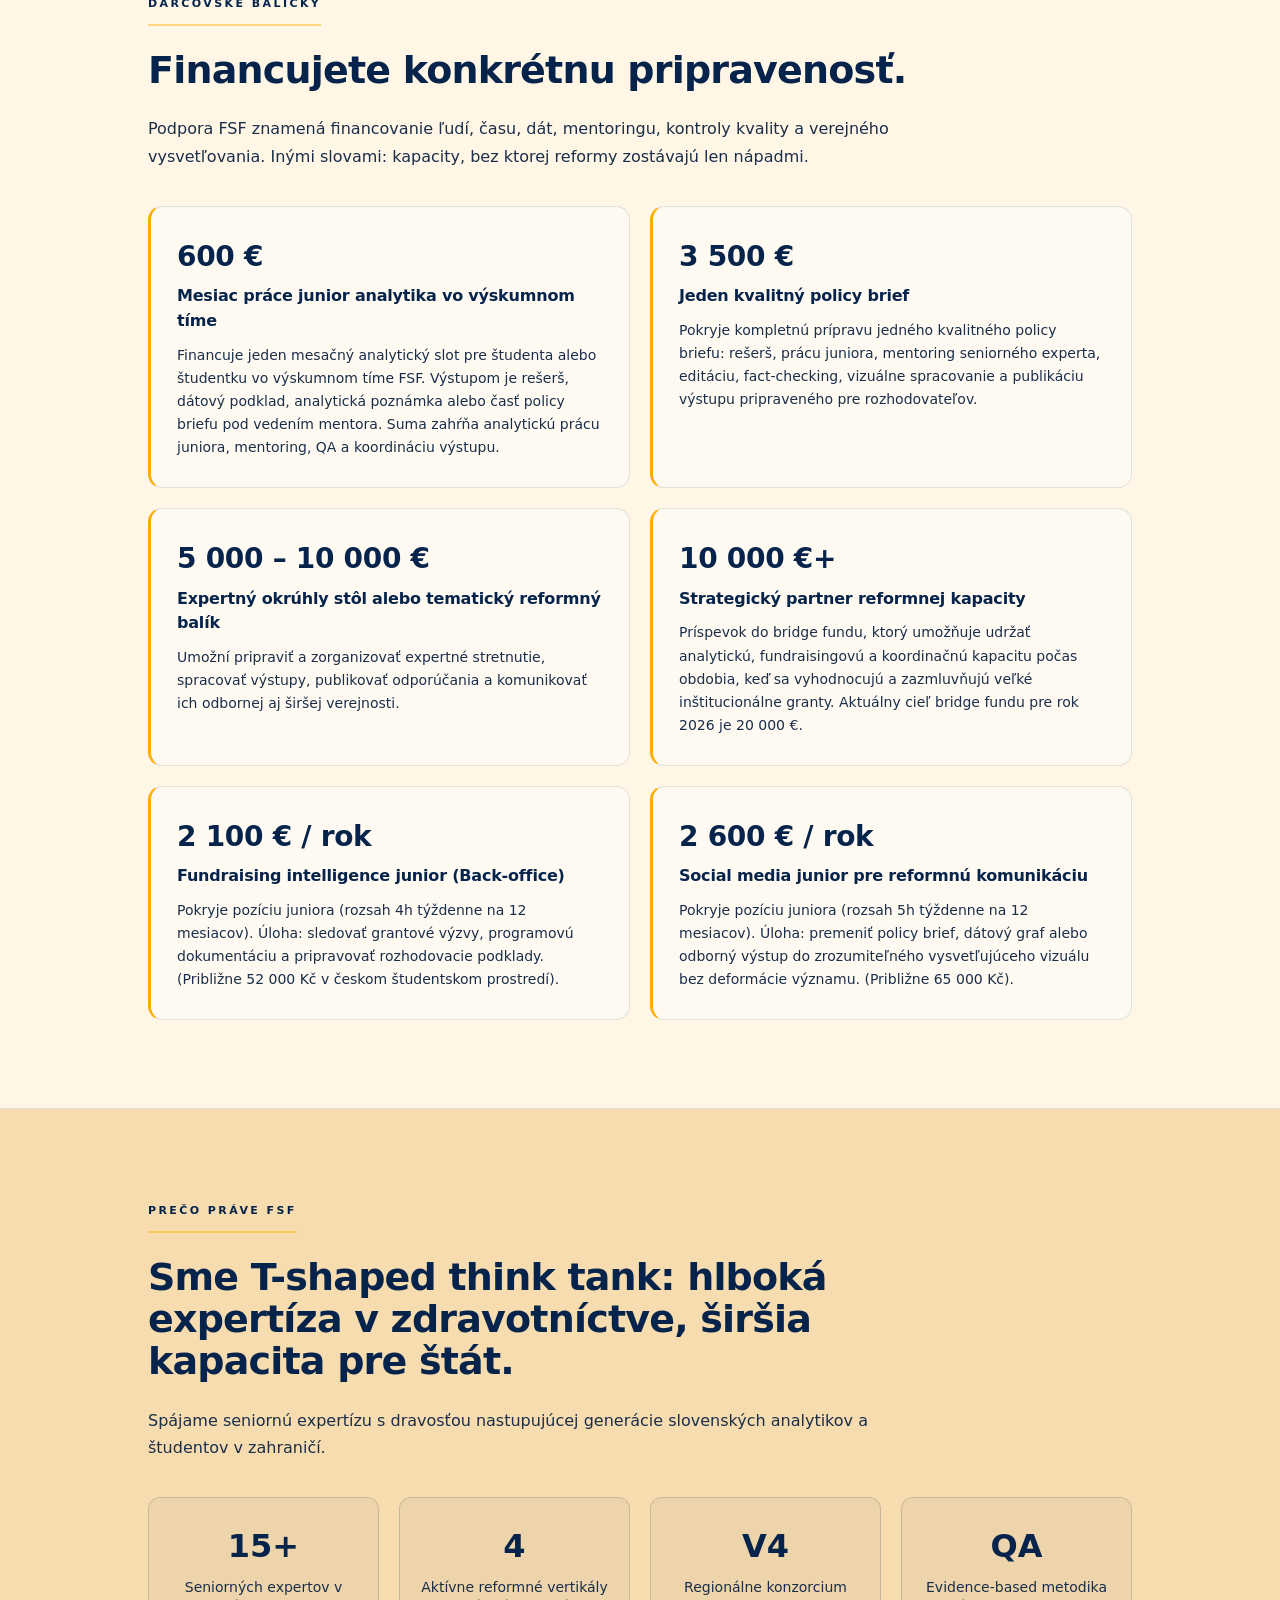
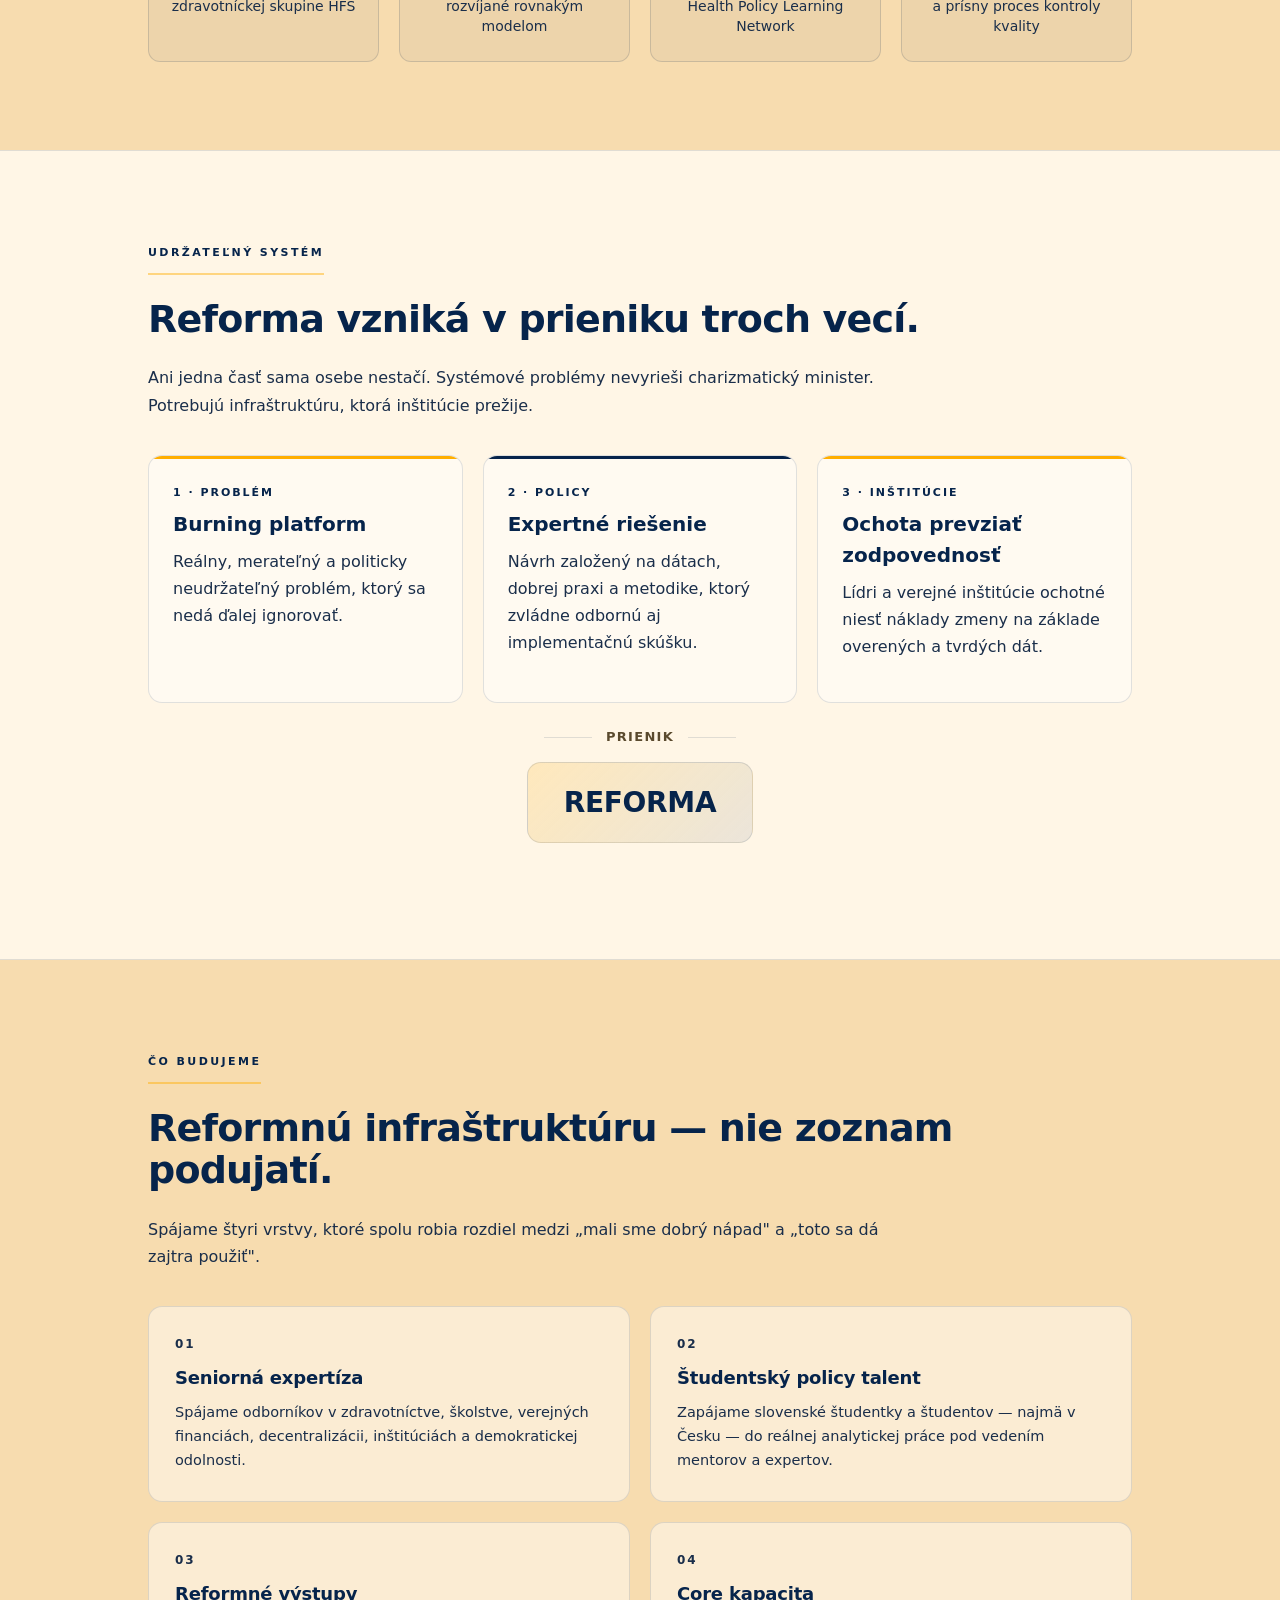
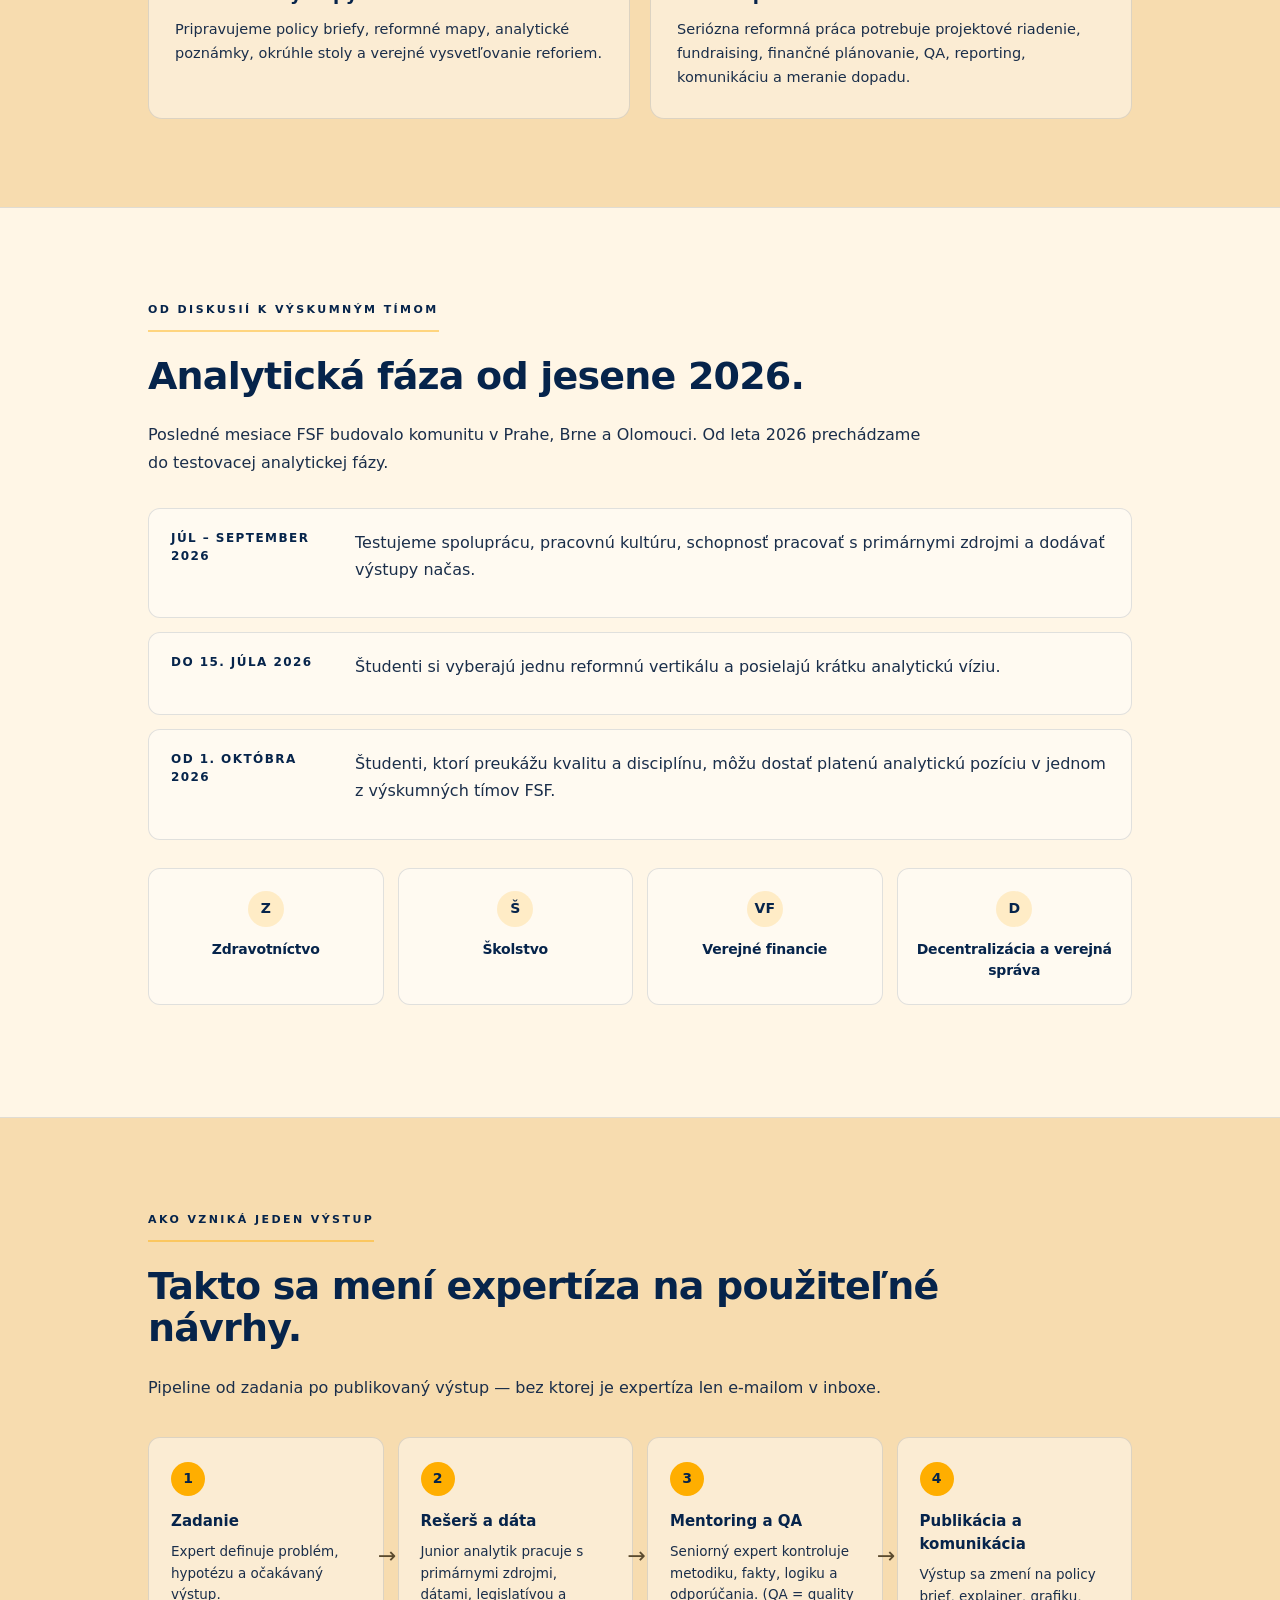
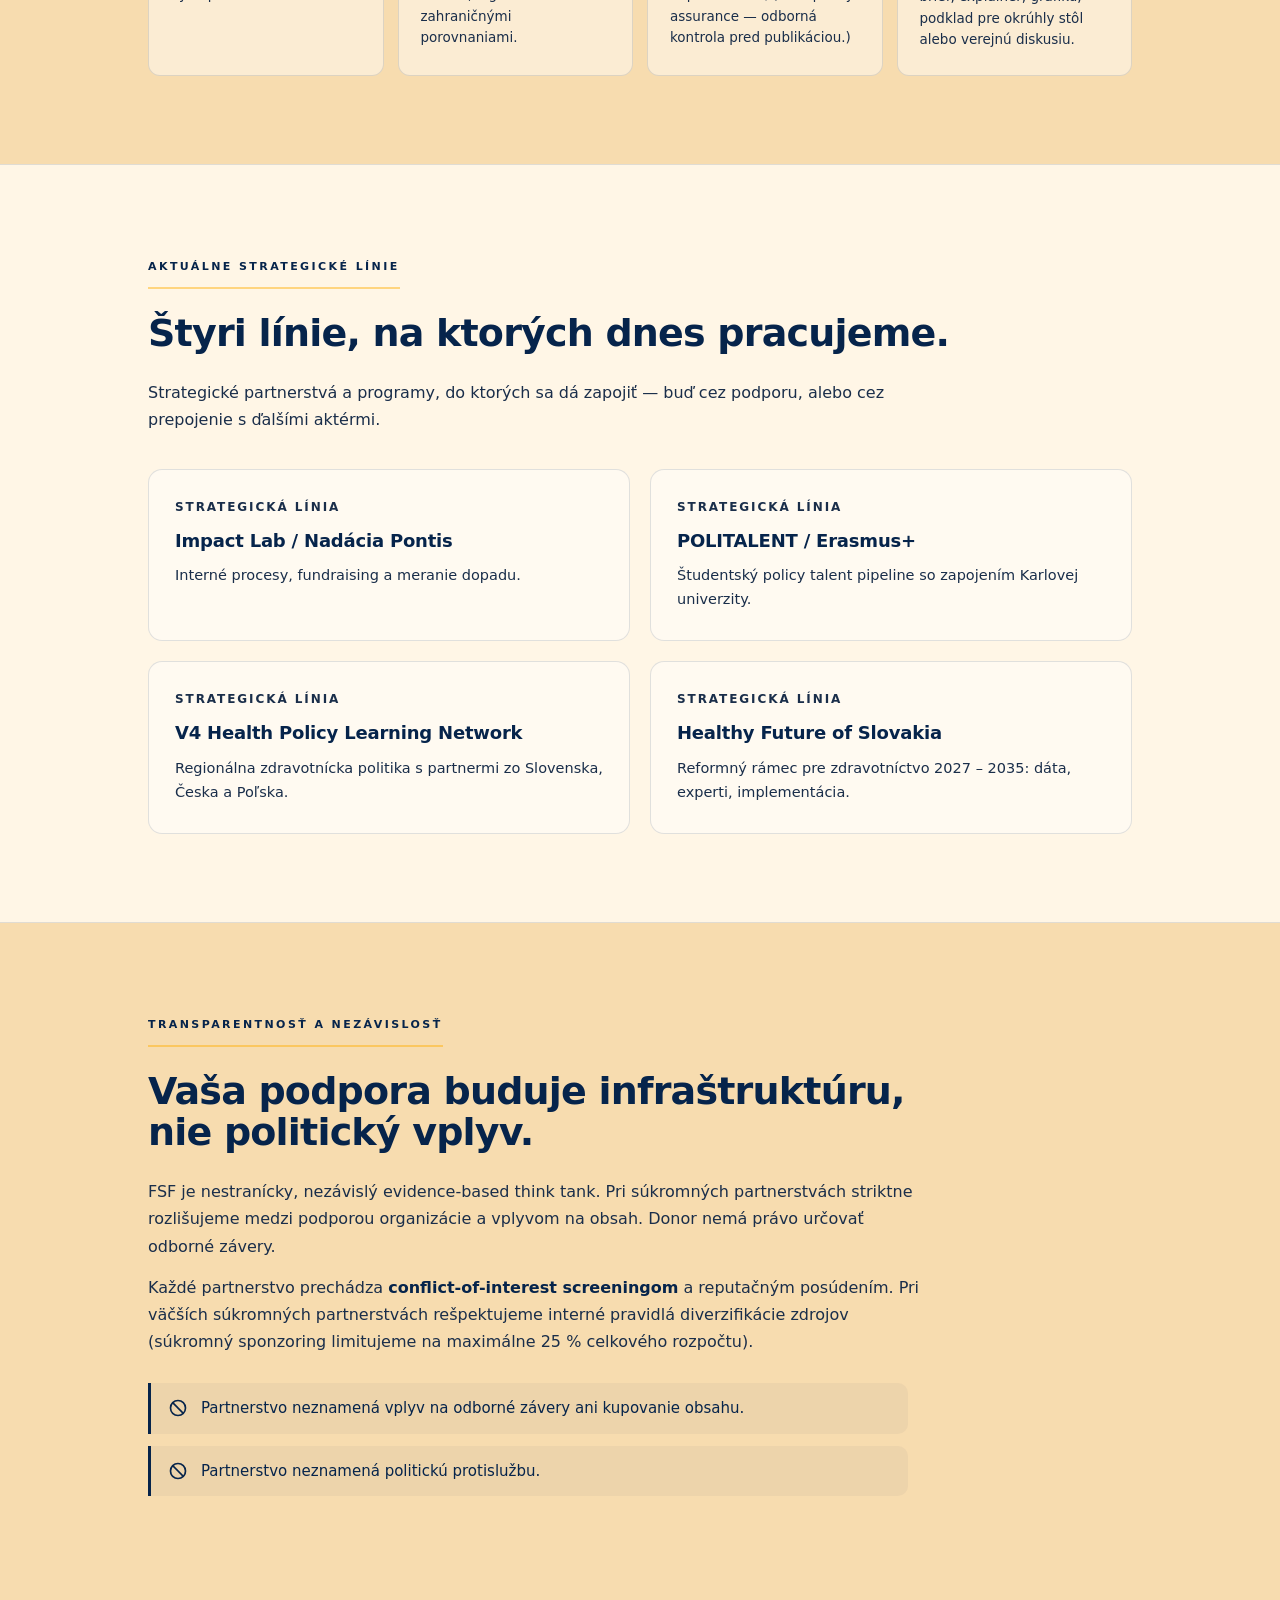
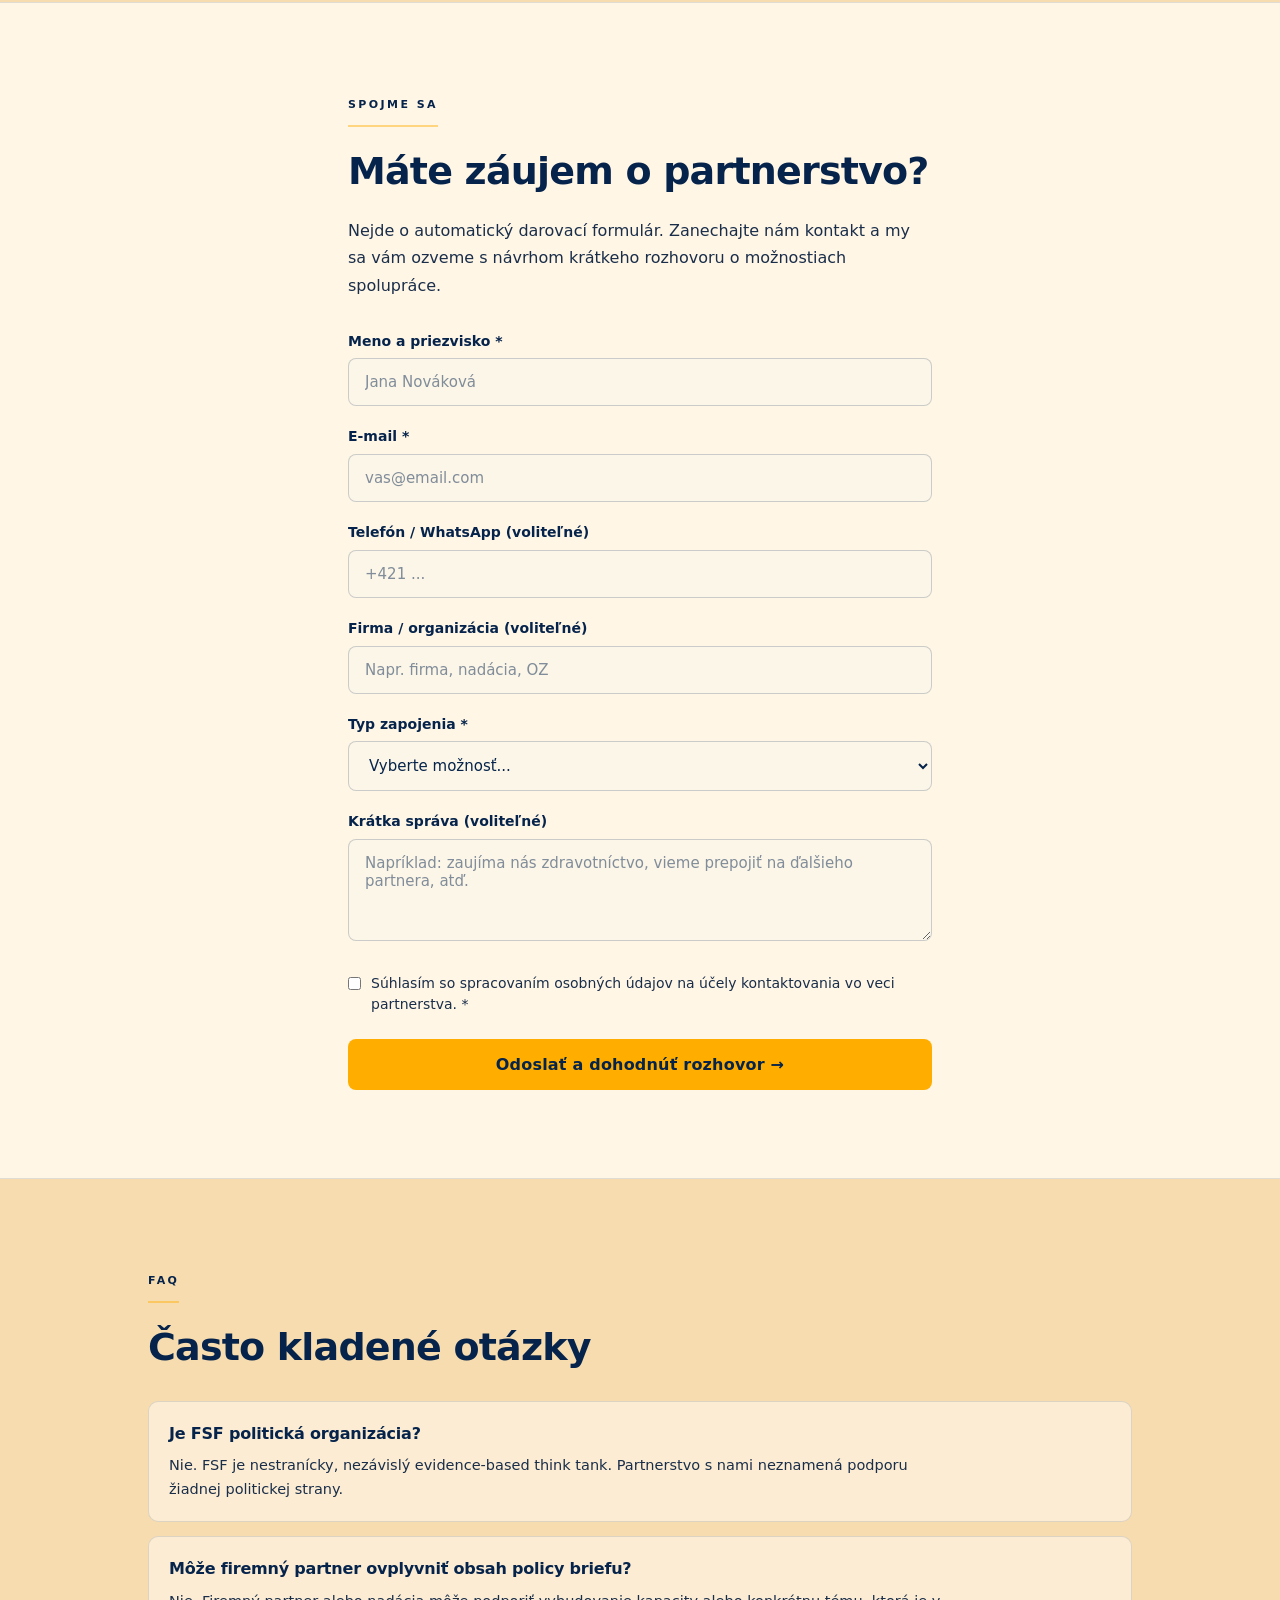
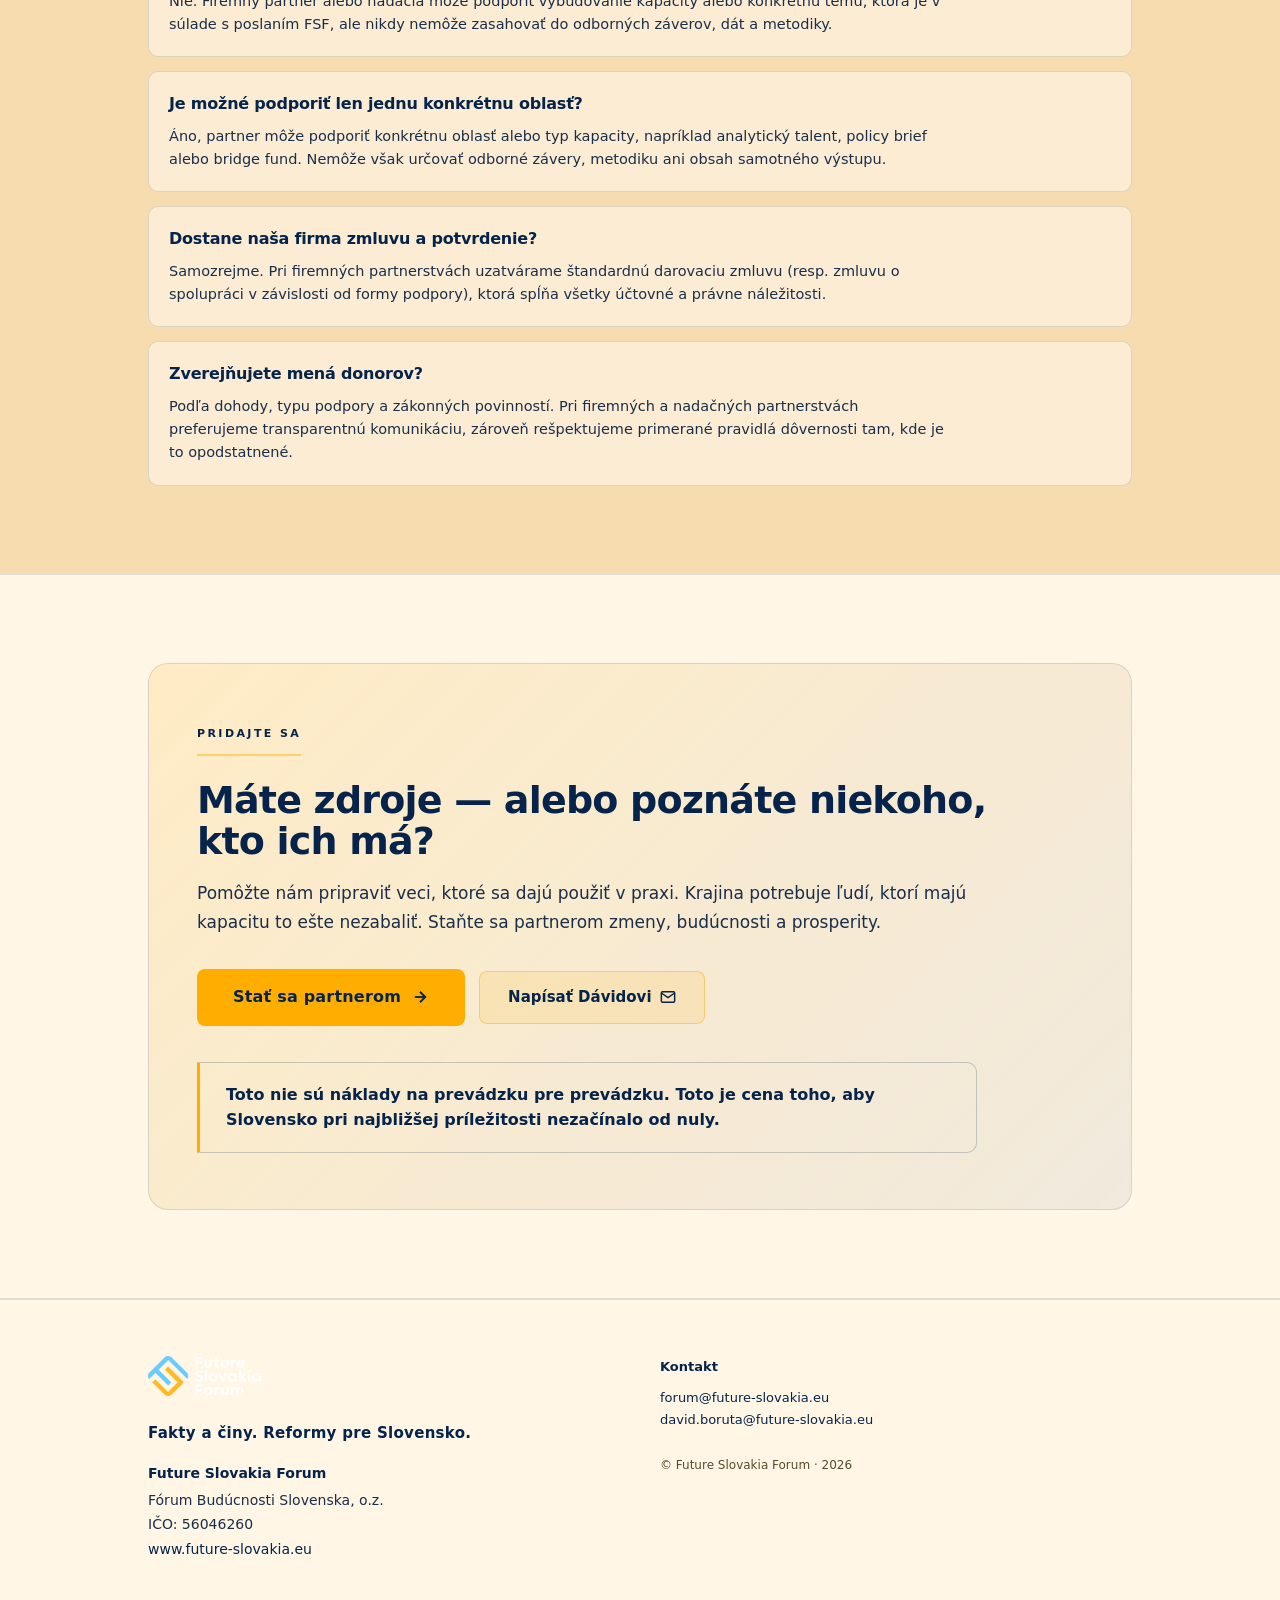
==== commit 1ed97593: "partneri-zmeny: cleanup — form readability + no-item recolor - Form inputs: khaki bg → white, sapphi" ====
--- a/partneri-zmeny/index.html
+++ b/partneri-zmeny/index.html
@@ -380,11 +380,11 @@
   .not-item{
     display:flex;align-items:flex-start;gap:14px;
     padding:14px 18px;
-    background:rgba(232,84,84,0.06);
-    border:1px solid rgba(232,84,84,0.20);
-    border-radius:10px;
-  }
-  .not-item svg{width:18px;height:18px;flex-shrink:0;margin-top:2px;stroke:#e85454;fill:none;stroke-width:2.2}
+    background:rgba(6,36,75,0.04);
+    border-left:3px solid var(--text-primary);
+    border-radius:0 10px 10px 0;
+  }
+  .not-item svg{width:18px;height:18px;flex-shrink:0;margin-top:2px;stroke:var(--text-primary);fill:none;stroke-width:2.2}
   .not-item span{font-size:15px;color:var(--text-primary);font-weight:500;line-height:1.5}
   .yes-item{
     display:flex;align-items:flex-start;gap:14px;
@@ -405,14 +405,14 @@
     display: block; font-size: 14px; font-weight: 600; margin-bottom: 6px; color: var(--text-primary);
   }
   .form-control {
-    width: 100%; padding: 14px 16px; background: rgba(0,0,0,0.2); border: 1px solid var(--border-soft);
+    width: 100%; padding: 14px 16px; background: #FCF6E8; border: 1px solid rgba(6,36,75,0.20);
     border-radius: 8px; color: var(--text-primary); font-family: var(--font); font-size: 15px;
-    transition: border-color 0.2s;
+    transition: border-color 0.2s, outline-color 0.2s;
   }
   .form-control:focus {
-    outline: none; border-color: var(--accent);
-  }
-  .form-control::placeholder{color:var(--text-muted)}
+    outline: 2px solid rgba(255,174,0,0.25); outline-offset: 0; border-color: #FFAE00;
+  }
+  .form-control::placeholder{color:rgba(6,36,75,0.50)}
   .form-group.invalid .form-control{border-color:#e85454}
   .form-group .field-error{
     display:none;font-size:12px;color:#e85454;margin-top:6px;
@@ -466,8 +466,10 @@
   .final-cta p{font-size:17px;max-width:780px;margin-bottom:32px}
   .final-quote{
     margin-top:36px;padding:20px 26px;
-    border-left:3px solid var(--accent);
-    background:rgba(0,0,0,0.18);border-radius:0 10px 10px 0;
+    background:transparent;
+    border:1px solid rgba(6,36,75,0.20);
+    border-left:3px solid #FFAE00;
+    border-radius:0 10px 10px 0;
     font-size:16px;font-weight:600;line-height:1.55;color:var(--text-primary);
     max-width:780px;
   }
@@ -876,7 +878,7 @@
         </div>
         <div class="form-group">
           <label for="f_type">Typ zapojenia *</label>
-          <select id="f_type" name="type" class="form-control" style="background-color: #0d1b2a;" required>
+          <select id="f_type" name="type" class="form-control" required>
             <option value="" disabled selected>Vyberte možnosť...</option>
             <option value="firma_csr">Chcem podporiť ako firma / CSR</option>
             <option value="individualny_donor">Chcem podporiť ako jednotlivec</option>
